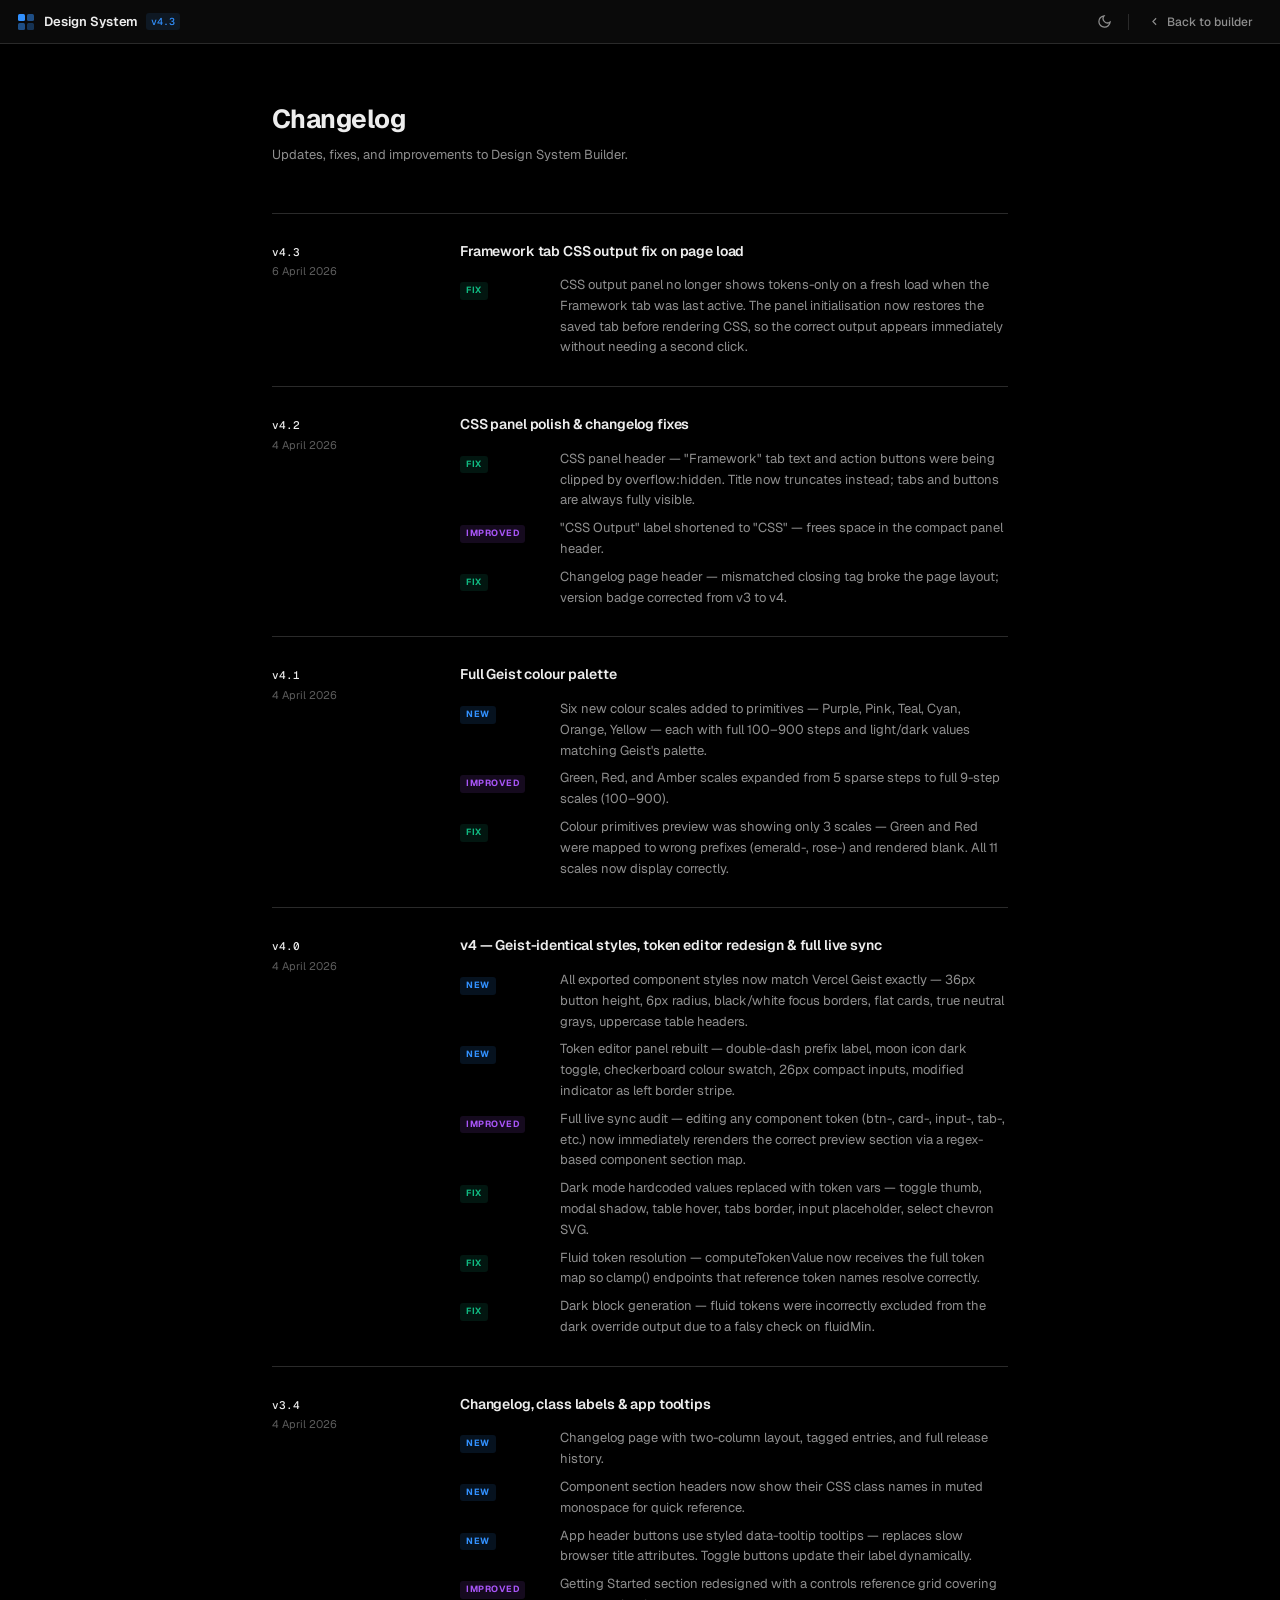
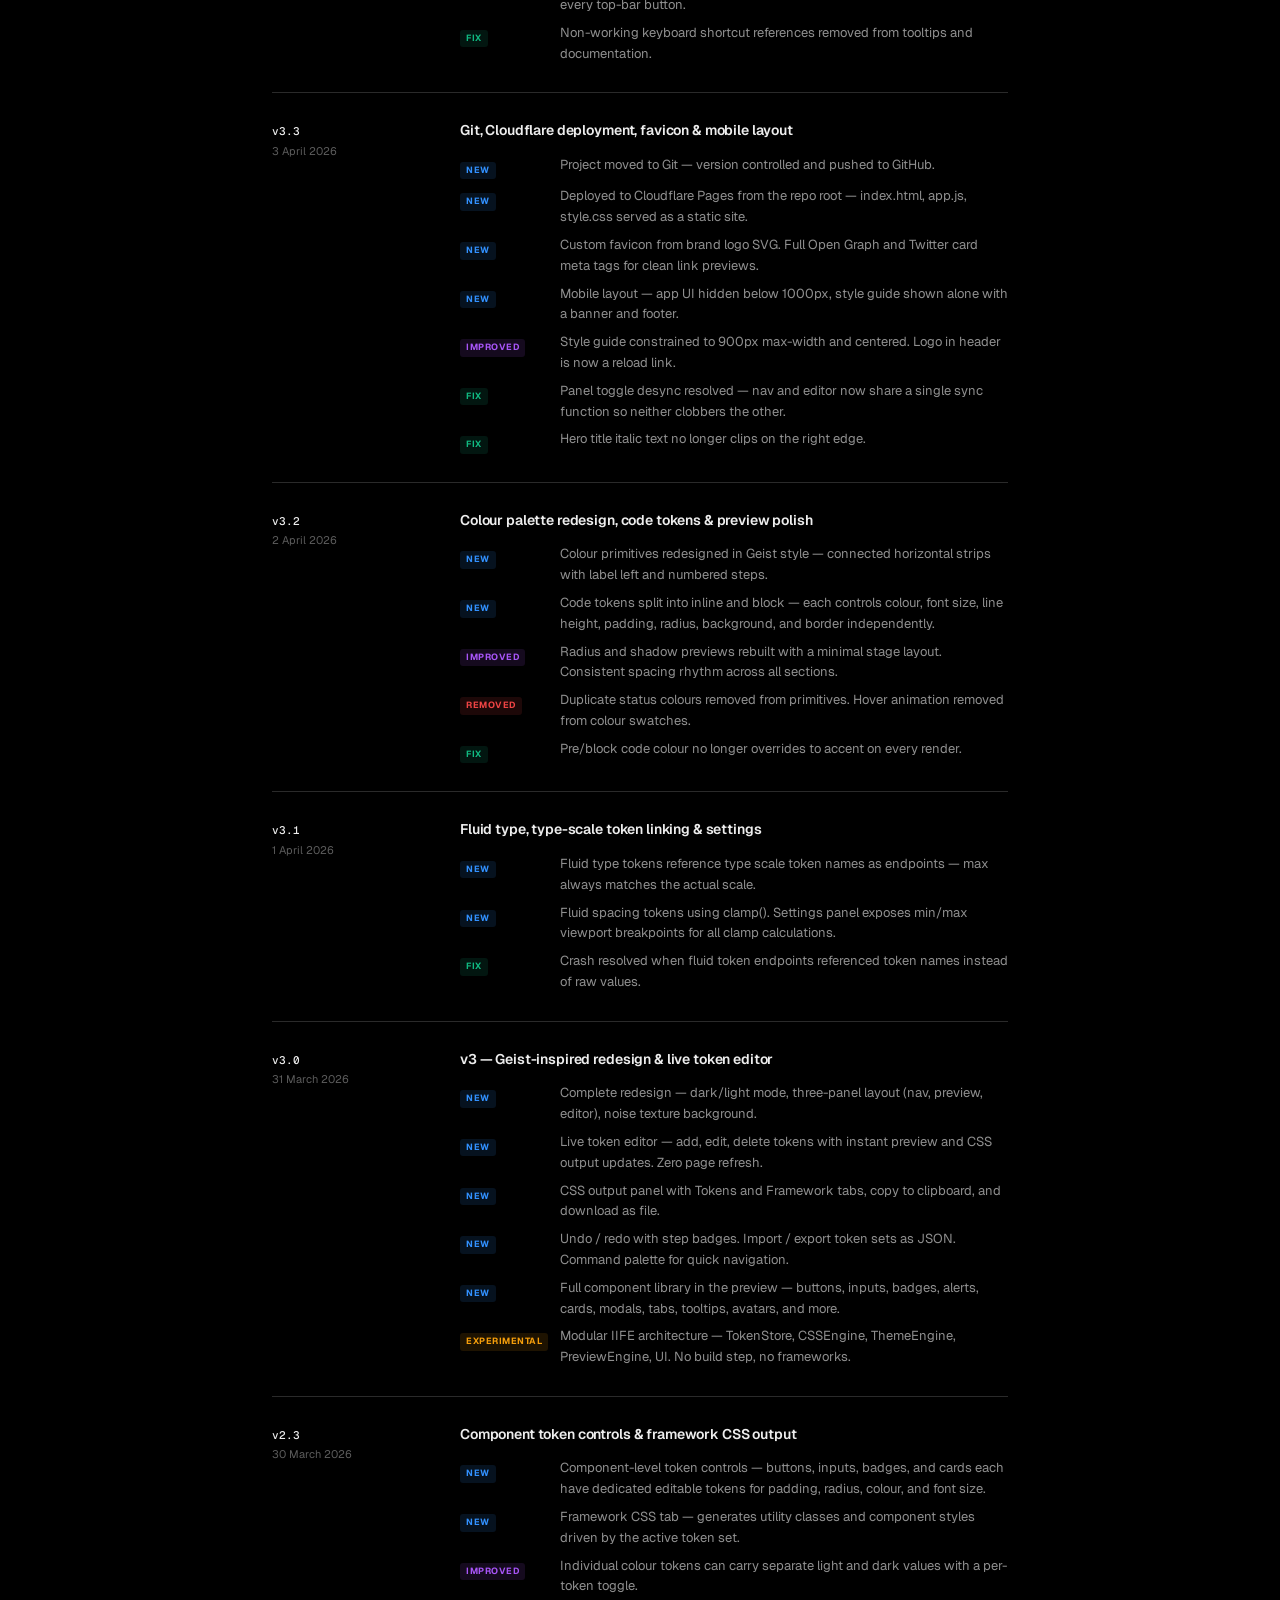
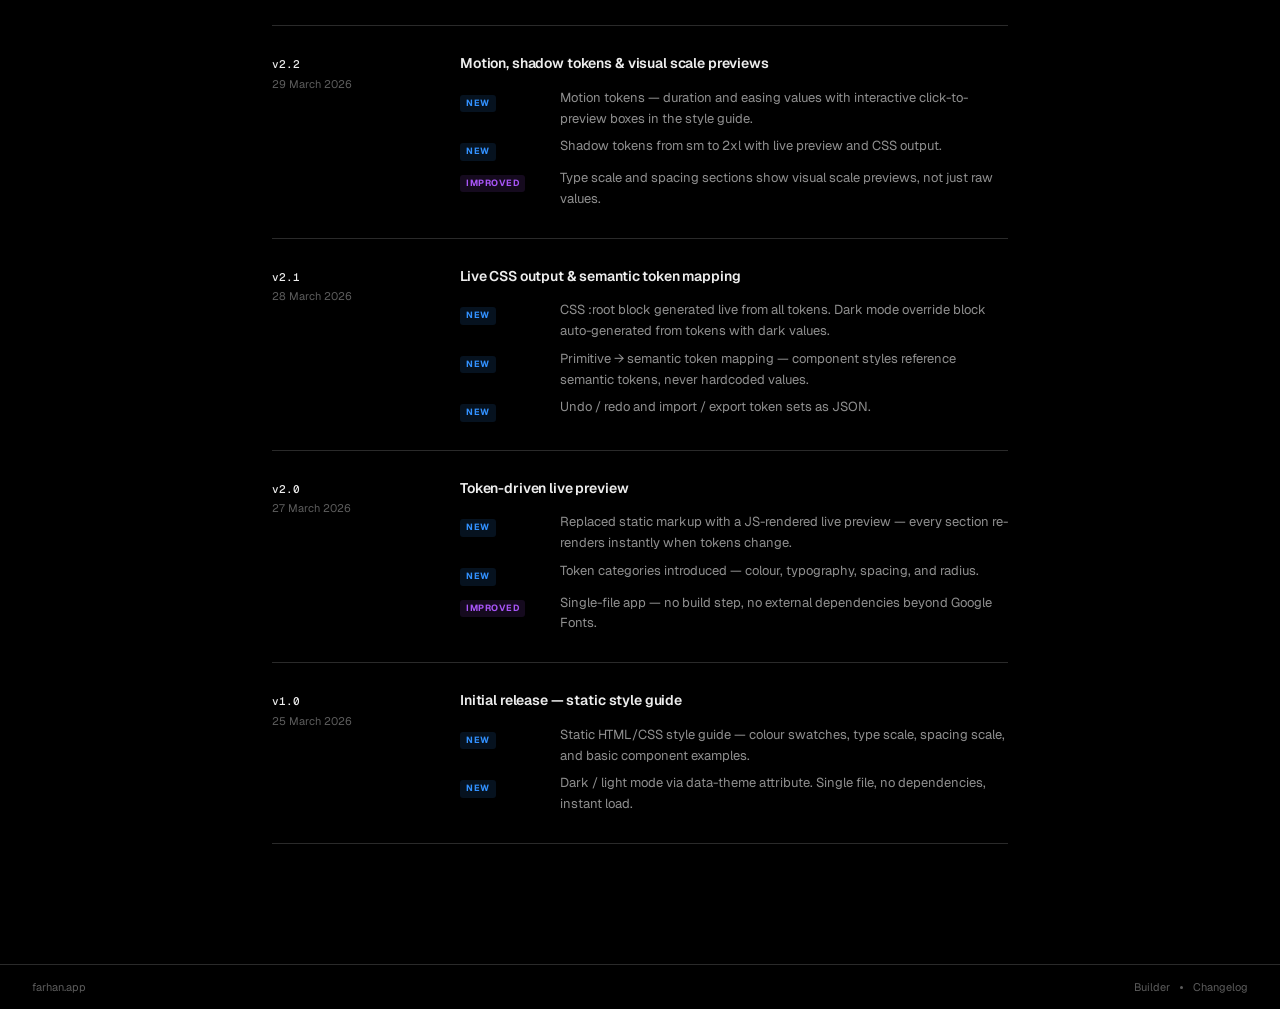
==== changelog.html @ f350404f "Initial commit" ====
<!DOCTYPE html>
<html lang="en" data-theme="dark">
<head>
  <meta charset="UTF-8" />
  <meta name="viewport" content="width=device-width, initial-scale=1.0" />
  <title>Changelog — Design System Builder</title>
  <link rel="icon" type="image/svg+xml" href="favicon.svg" />
  <meta name="description" content="What's new in Design System Builder." />
  <link rel="preconnect" href="https://fonts.googleapis.com" />
  <link rel="preconnect" href="https://fonts.gstatic.com" crossorigin />
  <link href="https://fonts.googleapis.com/css2?family=Geist:wght@300;400;500;600;700&family=Geist+Mono:wght@400;500&display=swap" rel="stylesheet" />
  <link rel="stylesheet" href="style.css" />
  <style>
    html, body {
      height: auto !important;
      overflow: auto !important;
    }

    .cl-body {
      max-width: 800px;
      margin: 0 auto;
      padding: 56px 32px 120px;
    }

    .cl-heading {
      margin-bottom: 48px;
    }

    .cl-heading h1 {
      font-size: 26px;
      font-weight: 700;
      letter-spacing: -0.02em;
      color: var(--app-text);
      margin-bottom: 6px;
    }

    .cl-heading p {
      font-size: 13px;
      color: var(--app-text-muted);
    }

    /* Entry row */
    .cl-entry {
      display: grid;
      grid-template-columns: 148px 1fr;
      gap: 0 40px;
      padding: 28px 0;
      border-top: 1px solid var(--app-border);
    }

    .cl-entry:last-child {
      border-bottom: 1px solid var(--app-border);
    }

    .cl-entry__aside {
      padding-top: 2px;
    }

    .cl-entry__version {
      font-family: var(--app-font-mono);
      font-size: 11px;
      font-weight: 500;
      color: var(--app-text);
      margin-bottom: 3px;
    }

    .cl-entry__date {
      font-size: 11px;
      color: var(--app-text-subtle);
    }

    .cl-entry__title {
      font-size: 14px;
      font-weight: 600;
      color: var(--app-text);
      letter-spacing: -0.01em;
      margin-bottom: 14px;
      line-height: 1.4;
    }

    /* Change list */
    .cl-list {
      list-style: none;
      display: flex;
      flex-direction: column;
      gap: 7px;
    }

    .cl-item {
      display: flex;
      align-items: flex-start;
      gap: 0;
    }

    .cl-item__tag {
      width: 100px;
      flex-shrink: 0;
      padding-top: 3px;
    }

    .cl-item__text {
      flex: 1;
      font-size: 13px;
      color: var(--app-text-muted);
      line-height: 1.6;
    }

    /* Tags */
    .cl-tag {
      display: inline-flex;
      align-items: center;
      font-size: 9px;
      font-weight: 700;
      letter-spacing: 0.06em;
      text-transform: uppercase;
      padding: 2px 6px;
      border-radius: 3px;
      white-space: nowrap;
    }

    .cl-tag--new          { background: rgba(50,145,255,0.12);  color: #3291ff; }
    .cl-tag--fix          { background: rgba(16,185,129,0.12);  color: #10b981; }
    .cl-tag--improved     { background: rgba(168,85,247,0.12);  color: #a855f7; }
    .cl-tag--removed      { background: rgba(239,68,68,0.12);   color: #ef4444; }
    .cl-tag--experimental { background: rgba(245,158,11,0.12);  color: #f59e0b; }

    [data-theme="light"] .cl-tag--new          { background: rgba(0,112,243,0.08);  color: #0070f3; }
    [data-theme="light"] .cl-tag--fix          { background: rgba(16,185,129,0.08); color: #059669; }
    [data-theme="light"] .cl-tag--improved     { background: rgba(168,85,247,0.08); color: #9333ea; }
    [data-theme="light"] .cl-tag--removed      { background: rgba(239,68,68,0.08);  color: #dc2626; }
    [data-theme="light"] .cl-tag--experimental { background: rgba(245,158,11,0.08); color: #d97706; }

    /* Footer */
    .cl-footer {
      border-top: 1px solid var(--app-border);
      padding: 14px 32px;
      display: flex;
      align-items: center;
      justify-content: space-between;
      font-size: 11px;
      color: var(--app-text-subtle);
    }

    .cl-footer a {
      color: var(--app-text-subtle);
      text-decoration: none;
      transition: color 0.15s;
    }

    .cl-footer a:hover { color: var(--app-text-muted); }

    .cl-footer__links {
      display: flex;
      align-items: center;
      gap: 10px;
    }

    .cl-footer__dot {
      width: 3px;
      height: 3px;
      border-radius: 50%;
      background: var(--app-text-subtle);
    }

    @media (max-width: 600px) {
      .cl-entry { grid-template-columns: 1fr; gap: 6px; }
      .cl-body  { padding: 40px 16px 100px; }
      .cl-footer { padding: 14px 16px; }
    }
  </style>
</head>
<body>

<header class="app-header" role="banner">
  <a class="app-header__brand" href="/">
    <span class="app-header__logo" aria-hidden="true">
      <svg width="20" height="20" viewBox="0 0 20 20" fill="none">
        <rect x="2" y="2" width="7" height="7" rx="1.5" fill="var(--app-accent)"/>
        <rect x="11" y="2" width="7" height="7" rx="1.5" fill="var(--app-accent)" opacity="0.5"/>
        <rect x="2" y="11" width="7" height="7" rx="1.5" fill="var(--app-accent)" opacity="0.5"/>
        <rect x="11" y="11" width="7" height="7" rx="1.5" fill="var(--app-accent)" opacity="0.3"/>
      </svg>
    </span>
    <span class="app-header__title">Design System</span>
    <span class="app-header__version">v4.3</span>
  </a>
  <div class="app-header__end">
    <div class="app-header__group">
      <button class="app-btn app-btn--ghost app-btn--icon" id="btn-theme" aria-label="Toggle theme" data-tooltip="Toggle theme">
        <svg class="icon-moon" width="15" height="15" viewBox="0 0 24 24" fill="none" stroke="currentColor" stroke-width="2"><path d="M21 12.79A9 9 0 1111.21 3 7 7 0 0021 12.79z"/></svg>
        <svg class="icon-sun" width="15" height="15" viewBox="0 0 24 24" fill="none" stroke="currentColor" stroke-width="2" style="display:none"><circle cx="12" cy="12" r="5"/><line x1="12" y1="1" x2="12" y2="3"/><line x1="12" y1="21" x2="12" y2="23"/><line x1="4.22" y1="4.22" x2="5.64" y2="5.64"/><line x1="18.36" y1="18.36" x2="19.78" y2="19.78"/><line x1="1" y1="12" x2="3" y2="12"/><line x1="21" y1="12" x2="23" y2="12"/><line x1="4.22" y1="19.78" x2="5.64" y2="18.36"/><line x1="18.36" y1="5.64" x2="19.78" y2="4.22"/></svg>
      </button>
    </div>
    <div class="app-header__sep" aria-hidden="true"></div>
    <div class="app-header__group">
      <a href="/" class="app-btn app-btn--ghost" aria-label="Back to builder">
        <svg width="13" height="13" viewBox="0 0 24 24" fill="none" stroke="currentColor" stroke-width="2"><polyline points="15 18 9 12 15 6"/></svg>
        Back to builder
      </a>
    </div>
  </div>
</header>

<div class="cl-body">
  <div class="cl-heading">
    <h1>Changelog</h1>
    <p>Updates, fixes, and improvements to Design System Builder.</p>
  </div>

  <!-- v4.3 -->
  <article class="cl-entry">
    <div class="cl-entry__aside">
      <p class="cl-entry__version">v4.3</p>
      <p class="cl-entry__date">6 April 2026</p>
    </div>
    <div class="cl-entry__content">
      <p class="cl-entry__title">Framework tab CSS output fix on page load</p>
      <ul class="cl-list">
        <li class="cl-item"><span class="cl-item__tag"><span class="cl-tag cl-tag--fix">Fix</span></span><span class="cl-item__text">CSS output panel no longer shows tokens-only on a fresh load when the Framework tab was last active. The panel initialisation now restores the saved tab before rendering CSS, so the correct output appears immediately without needing a second click.</span></li>
      </ul>
    </div>
  </article>

  <!-- v4.2 -->
  <article class="cl-entry">
    <div class="cl-entry__aside">
      <p class="cl-entry__version">v4.2</p>
      <p class="cl-entry__date">4 April 2026</p>
    </div>
    <div class="cl-entry__content">
      <p class="cl-entry__title">CSS panel polish &amp; changelog fixes</p>
      <ul class="cl-list">
        <li class="cl-item"><span class="cl-item__tag"><span class="cl-tag cl-tag--fix">Fix</span></span><span class="cl-item__text">CSS panel header — "Framework" tab text and action buttons were being clipped by overflow:hidden. Title now truncates instead; tabs and buttons are always fully visible.</span></li>
        <li class="cl-item"><span class="cl-item__tag"><span class="cl-tag cl-tag--improved">Improved</span></span><span class="cl-item__text">"CSS Output" label shortened to "CSS" — frees space in the compact panel header.</span></li>
        <li class="cl-item"><span class="cl-item__tag"><span class="cl-tag cl-tag--fix">Fix</span></span><span class="cl-item__text">Changelog page header — mismatched closing tag broke the page layout; version badge corrected from v3 to v4.</span></li>
      </ul>
    </div>
  </article>

  <!-- v4.1 -->
  <article class="cl-entry">
    <div class="cl-entry__aside">
      <p class="cl-entry__version">v4.1</p>
      <p class="cl-entry__date">4 April 2026</p>
    </div>
    <div class="cl-entry__content">
      <p class="cl-entry__title">Full Geist colour palette</p>
      <ul class="cl-list">
        <li class="cl-item"><span class="cl-item__tag"><span class="cl-tag cl-tag--new">New</span></span><span class="cl-item__text">Six new colour scales added to primitives — Purple, Pink, Teal, Cyan, Orange, Yellow — each with full 100–900 steps and light/dark values matching Geist's palette.</span></li>
        <li class="cl-item"><span class="cl-item__tag"><span class="cl-tag cl-tag--improved">Improved</span></span><span class="cl-item__text">Green, Red, and Amber scales expanded from 5 sparse steps to full 9-step scales (100–900).</span></li>
        <li class="cl-item"><span class="cl-item__tag"><span class="cl-tag cl-tag--fix">Fix</span></span><span class="cl-item__text">Colour primitives preview was showing only 3 scales — Green and Red were mapped to wrong prefixes (emerald-, rose-) and rendered blank. All 11 scales now display correctly.</span></li>
      </ul>
    </div>
  </article>

  <!-- v4.0 -->
  <article class="cl-entry">
    <div class="cl-entry__aside">
      <p class="cl-entry__version">v4.0</p>
      <p class="cl-entry__date">4 April 2026</p>
    </div>
    <div class="cl-entry__content">
      <p class="cl-entry__title">v4 — Geist-identical styles, token editor redesign &amp; full live sync</p>
      <ul class="cl-list">
        <li class="cl-item"><span class="cl-item__tag"><span class="cl-tag cl-tag--new">New</span></span><span class="cl-item__text">All exported component styles now match Vercel Geist exactly — 36px button height, 6px radius, black/white focus borders, flat cards, true neutral grays, uppercase table headers.</span></li>
        <li class="cl-item"><span class="cl-item__tag"><span class="cl-tag cl-tag--new">New</span></span><span class="cl-item__text">Token editor panel rebuilt — double-dash prefix label, moon icon dark toggle, checkerboard colour swatch, 26px compact inputs, modified indicator as left border stripe.</span></li>
        <li class="cl-item"><span class="cl-item__tag"><span class="cl-tag cl-tag--improved">Improved</span></span><span class="cl-item__text">Full live sync audit — editing any component token (btn-, card-, input-, tab-, etc.) now immediately rerenders the correct preview section via a regex-based component section map.</span></li>
        <li class="cl-item"><span class="cl-item__tag"><span class="cl-tag cl-tag--fix">Fix</span></span><span class="cl-item__text">Dark mode hardcoded values replaced with token vars — toggle thumb, modal shadow, table hover, tabs border, input placeholder, select chevron SVG.</span></li>
        <li class="cl-item"><span class="cl-item__tag"><span class="cl-tag cl-tag--fix">Fix</span></span><span class="cl-item__text">Fluid token resolution — computeTokenValue now receives the full token map so clamp() endpoints that reference token names resolve correctly.</span></li>
        <li class="cl-item"><span class="cl-item__tag"><span class="cl-tag cl-tag--fix">Fix</span></span><span class="cl-item__text">Dark block generation — fluid tokens were incorrectly excluded from the dark override output due to a falsy check on fluidMin.</span></li>
      </ul>
    </div>
  </article>

  <!-- v3.4 -->
  <article class="cl-entry">
    <div class="cl-entry__aside">
      <p class="cl-entry__version">v3.4</p>
      <p class="cl-entry__date">4 April 2026</p>
    </div>
    <div class="cl-entry__content">
      <p class="cl-entry__title">Changelog, class labels &amp; app tooltips</p>
      <ul class="cl-list">
        <li class="cl-item"><span class="cl-item__tag"><span class="cl-tag cl-tag--new">New</span></span><span class="cl-item__text">Changelog page with two-column layout, tagged entries, and full release history.</span></li>
        <li class="cl-item"><span class="cl-item__tag"><span class="cl-tag cl-tag--new">New</span></span><span class="cl-item__text">Component section headers now show their CSS class names in muted monospace for quick reference.</span></li>
        <li class="cl-item"><span class="cl-item__tag"><span class="cl-tag cl-tag--new">New</span></span><span class="cl-item__text">App header buttons use styled data-tooltip tooltips — replaces slow browser title attributes. Toggle buttons update their label dynamically.</span></li>
        <li class="cl-item"><span class="cl-item__tag"><span class="cl-tag cl-tag--improved">Improved</span></span><span class="cl-item__text">Getting Started section redesigned with a controls reference grid covering every top-bar button.</span></li>
        <li class="cl-item"><span class="cl-item__tag"><span class="cl-tag cl-tag--fix">Fix</span></span><span class="cl-item__text">Non-working keyboard shortcut references removed from tooltips and documentation.</span></li>
      </ul>
    </div>
  </article>

  <!-- v3.3 -->
  <article class="cl-entry">
    <div class="cl-entry__aside">
      <p class="cl-entry__version">v3.3</p>
      <p class="cl-entry__date">3 April 2026</p>
    </div>
    <div class="cl-entry__content">
      <p class="cl-entry__title">Git, Cloudflare deployment, favicon &amp; mobile layout</p>
      <ul class="cl-list">
        <li class="cl-item"><span class="cl-item__tag"><span class="cl-tag cl-tag--new">New</span></span><span class="cl-item__text">Project moved to Git — version controlled and pushed to GitHub.</span></li>
        <li class="cl-item"><span class="cl-item__tag"><span class="cl-tag cl-tag--new">New</span></span><span class="cl-item__text">Deployed to Cloudflare Pages from the repo root — index.html, app.js, style.css served as a static site.</span></li>
        <li class="cl-item"><span class="cl-item__tag"><span class="cl-tag cl-tag--new">New</span></span><span class="cl-item__text">Custom favicon from brand logo SVG. Full Open Graph and Twitter card meta tags for clean link previews.</span></li>
        <li class="cl-item"><span class="cl-item__tag"><span class="cl-tag cl-tag--new">New</span></span><span class="cl-item__text">Mobile layout — app UI hidden below 1000px, style guide shown alone with a banner and footer.</span></li>
        <li class="cl-item"><span class="cl-item__tag"><span class="cl-tag cl-tag--improved">Improved</span></span><span class="cl-item__text">Style guide constrained to 900px max-width and centered. Logo in header is now a reload link.</span></li>
        <li class="cl-item"><span class="cl-item__tag"><span class="cl-tag cl-tag--fix">Fix</span></span><span class="cl-item__text">Panel toggle desync resolved — nav and editor now share a single sync function so neither clobbers the other.</span></li>
        <li class="cl-item"><span class="cl-item__tag"><span class="cl-tag cl-tag--fix">Fix</span></span><span class="cl-item__text">Hero title italic text no longer clips on the right edge.</span></li>
      </ul>
    </div>
  </article>

  <!-- v3.2 -->
  <article class="cl-entry">
    <div class="cl-entry__aside">
      <p class="cl-entry__version">v3.2</p>
      <p class="cl-entry__date">2 April 2026</p>
    </div>
    <div class="cl-entry__content">
      <p class="cl-entry__title">Colour palette redesign, code tokens &amp; preview polish</p>
      <ul class="cl-list">
        <li class="cl-item"><span class="cl-item__tag"><span class="cl-tag cl-tag--new">New</span></span><span class="cl-item__text">Colour primitives redesigned in Geist style — connected horizontal strips with label left and numbered steps.</span></li>
        <li class="cl-item"><span class="cl-item__tag"><span class="cl-tag cl-tag--new">New</span></span><span class="cl-item__text">Code tokens split into inline and block — each controls colour, font size, line height, padding, radius, background, and border independently.</span></li>
        <li class="cl-item"><span class="cl-item__tag"><span class="cl-tag cl-tag--improved">Improved</span></span><span class="cl-item__text">Radius and shadow previews rebuilt with a minimal stage layout. Consistent spacing rhythm across all sections.</span></li>
        <li class="cl-item"><span class="cl-item__tag"><span class="cl-tag cl-tag--removed">Removed</span></span><span class="cl-item__text">Duplicate status colours removed from primitives. Hover animation removed from colour swatches.</span></li>
        <li class="cl-item"><span class="cl-item__tag"><span class="cl-tag cl-tag--fix">Fix</span></span><span class="cl-item__text">Pre/block code colour no longer overrides to accent on every render.</span></li>
      </ul>
    </div>
  </article>

  <!-- v3.1 -->
  <article class="cl-entry">
    <div class="cl-entry__aside">
      <p class="cl-entry__version">v3.1</p>
      <p class="cl-entry__date">1 April 2026</p>
    </div>
    <div class="cl-entry__content">
      <p class="cl-entry__title">Fluid type, type-scale token linking &amp; settings</p>
      <ul class="cl-list">
        <li class="cl-item"><span class="cl-item__tag"><span class="cl-tag cl-tag--new">New</span></span><span class="cl-item__text">Fluid type tokens reference type scale token names as endpoints — max always matches the actual scale.</span></li>
        <li class="cl-item"><span class="cl-item__tag"><span class="cl-tag cl-tag--new">New</span></span><span class="cl-item__text">Fluid spacing tokens using clamp(). Settings panel exposes min/max viewport breakpoints for all clamp calculations.</span></li>
        <li class="cl-item"><span class="cl-item__tag"><span class="cl-tag cl-tag--fix">Fix</span></span><span class="cl-item__text">Crash resolved when fluid token endpoints referenced token names instead of raw values.</span></li>
      </ul>
    </div>
  </article>

  <!-- v3.0 -->
  <article class="cl-entry">
    <div class="cl-entry__aside">
      <p class="cl-entry__version">v3.0</p>
      <p class="cl-entry__date">31 March 2026</p>
    </div>
    <div class="cl-entry__content">
      <p class="cl-entry__title">v3 — Geist-inspired redesign &amp; live token editor</p>
      <ul class="cl-list">
        <li class="cl-item"><span class="cl-item__tag"><span class="cl-tag cl-tag--new">New</span></span><span class="cl-item__text">Complete redesign — dark/light mode, three-panel layout (nav, preview, editor), noise texture background.</span></li>
        <li class="cl-item"><span class="cl-item__tag"><span class="cl-tag cl-tag--new">New</span></span><span class="cl-item__text">Live token editor — add, edit, delete tokens with instant preview and CSS output updates. Zero page refresh.</span></li>
        <li class="cl-item"><span class="cl-item__tag"><span class="cl-tag cl-tag--new">New</span></span><span class="cl-item__text">CSS output panel with Tokens and Framework tabs, copy to clipboard, and download as file.</span></li>
        <li class="cl-item"><span class="cl-item__tag"><span class="cl-tag cl-tag--new">New</span></span><span class="cl-item__text">Undo / redo with step badges. Import / export token sets as JSON. Command palette for quick navigation.</span></li>
        <li class="cl-item"><span class="cl-item__tag"><span class="cl-tag cl-tag--new">New</span></span><span class="cl-item__text">Full component library in the preview — buttons, inputs, badges, alerts, cards, modals, tabs, tooltips, avatars, and more.</span></li>
        <li class="cl-item"><span class="cl-item__tag"><span class="cl-tag cl-tag--experimental">Experimental</span></span><span class="cl-item__text">Modular IIFE architecture — TokenStore, CSSEngine, ThemeEngine, PreviewEngine, UI. No build step, no frameworks.</span></li>
      </ul>
    </div>
  </article>

  <!-- v2.3 -->
  <article class="cl-entry">
    <div class="cl-entry__aside">
      <p class="cl-entry__version">v2.3</p>
      <p class="cl-entry__date">30 March 2026</p>
    </div>
    <div class="cl-entry__content">
      <p class="cl-entry__title">Component token controls &amp; framework CSS output</p>
      <ul class="cl-list">
        <li class="cl-item"><span class="cl-item__tag"><span class="cl-tag cl-tag--new">New</span></span><span class="cl-item__text">Component-level token controls — buttons, inputs, badges, and cards each have dedicated editable tokens for padding, radius, colour, and font size.</span></li>
        <li class="cl-item"><span class="cl-item__tag"><span class="cl-tag cl-tag--new">New</span></span><span class="cl-item__text">Framework CSS tab — generates utility classes and component styles driven by the active token set.</span></li>
        <li class="cl-item"><span class="cl-item__tag"><span class="cl-tag cl-tag--improved">Improved</span></span><span class="cl-item__text">Individual colour tokens can carry separate light and dark values with a per-token toggle.</span></li>
      </ul>
    </div>
  </article>

  <!-- v2.2 -->
  <article class="cl-entry">
    <div class="cl-entry__aside">
      <p class="cl-entry__version">v2.2</p>
      <p class="cl-entry__date">29 March 2026</p>
    </div>
    <div class="cl-entry__content">
      <p class="cl-entry__title">Motion, shadow tokens &amp; visual scale previews</p>
      <ul class="cl-list">
        <li class="cl-item"><span class="cl-item__tag"><span class="cl-tag cl-tag--new">New</span></span><span class="cl-item__text">Motion tokens — duration and easing values with interactive click-to-preview boxes in the style guide.</span></li>
        <li class="cl-item"><span class="cl-item__tag"><span class="cl-tag cl-tag--new">New</span></span><span class="cl-item__text">Shadow tokens from sm to 2xl with live preview and CSS output.</span></li>
        <li class="cl-item"><span class="cl-item__tag"><span class="cl-tag cl-tag--improved">Improved</span></span><span class="cl-item__text">Type scale and spacing sections show visual scale previews, not just raw values.</span></li>
      </ul>
    </div>
  </article>

  <!-- v2.1 -->
  <article class="cl-entry">
    <div class="cl-entry__aside">
      <p class="cl-entry__version">v2.1</p>
      <p class="cl-entry__date">28 March 2026</p>
    </div>
    <div class="cl-entry__content">
      <p class="cl-entry__title">Live CSS output &amp; semantic token mapping</p>
      <ul class="cl-list">
        <li class="cl-item"><span class="cl-item__tag"><span class="cl-tag cl-tag--new">New</span></span><span class="cl-item__text">CSS :root block generated live from all tokens. Dark mode override block auto-generated from tokens with dark values.</span></li>
        <li class="cl-item"><span class="cl-item__tag"><span class="cl-tag cl-tag--new">New</span></span><span class="cl-item__text">Primitive → semantic token mapping — component styles reference semantic tokens, never hardcoded values.</span></li>
        <li class="cl-item"><span class="cl-item__tag"><span class="cl-tag cl-tag--new">New</span></span><span class="cl-item__text">Undo / redo and import / export token sets as JSON.</span></li>
      </ul>
    </div>
  </article>

  <!-- v2.0 -->
  <article class="cl-entry">
    <div class="cl-entry__aside">
      <p class="cl-entry__version">v2.0</p>
      <p class="cl-entry__date">27 March 2026</p>
    </div>
    <div class="cl-entry__content">
      <p class="cl-entry__title">Token-driven live preview</p>
      <ul class="cl-list">
        <li class="cl-item"><span class="cl-item__tag"><span class="cl-tag cl-tag--new">New</span></span><span class="cl-item__text">Replaced static markup with a JS-rendered live preview — every section re-renders instantly when tokens change.</span></li>
        <li class="cl-item"><span class="cl-item__tag"><span class="cl-tag cl-tag--new">New</span></span><span class="cl-item__text">Token categories introduced — colour, typography, spacing, and radius.</span></li>
        <li class="cl-item"><span class="cl-item__tag"><span class="cl-tag cl-tag--improved">Improved</span></span><span class="cl-item__text">Single-file app — no build step, no external dependencies beyond Google Fonts.</span></li>
      </ul>
    </div>
  </article>

  <!-- v1.0 -->
  <article class="cl-entry">
    <div class="cl-entry__aside">
      <p class="cl-entry__version">v1.0</p>
      <p class="cl-entry__date">25 March 2026</p>
    </div>
    <div class="cl-entry__content">
      <p class="cl-entry__title">Initial release — static style guide</p>
      <ul class="cl-list">
        <li class="cl-item"><span class="cl-item__tag"><span class="cl-tag cl-tag--new">New</span></span><span class="cl-item__text">Static HTML/CSS style guide — colour swatches, type scale, spacing scale, and basic component examples.</span></li>
        <li class="cl-item"><span class="cl-item__tag"><span class="cl-tag cl-tag--new">New</span></span><span class="cl-item__text">Dark / light mode via data-theme attribute. Single file, no dependencies, instant load.</span></li>
      </ul>
    </div>
  </article>

</div>

<footer class="cl-footer">
  <a href="https://farhan.app" target="_blank" rel="noopener noreferrer">farhan.app</a>
  <div class="cl-footer__links">
    <a href="/">Builder</a>
    <span class="cl-footer__dot" aria-hidden="true"></span>
    <a href="changelog.html">Changelog</a>
  </div>
</footer>

<script>
  (function () {
    try {
      const saved = JSON.parse(localStorage.getItem('dsb-v4-state-v1'));
      const theme = saved?.settings?.theme || 'dark';
      document.documentElement.setAttribute('data-theme', theme);
    } catch (e) {}
  })();

  const btn = document.getElementById('btn-theme');
  function applyTheme(theme) {
    document.documentElement.setAttribute('data-theme', theme);
    btn.querySelector('.icon-moon').style.display = theme === 'dark' ? '' : 'none';
    btn.querySelector('.icon-sun').style.display  = theme === 'light' ? '' : 'none';
    try {
      const state = JSON.parse(localStorage.getItem('dsb-v4-state-v1')) || {};
      state.settings = state.settings || {};
      state.settings.theme = theme;
      localStorage.setItem('dsb-v4-state-v1', JSON.stringify(state));
    } catch (e) {}
  }
  applyTheme(document.documentElement.getAttribute('data-theme') || 'dark');
  btn.addEventListener('click', () => {
    applyTheme(document.documentElement.getAttribute('data-theme') === 'dark' ? 'light' : 'dark');
  });
</script>
</body>
</html>
---- style.css ----
/* ═══════════════════════════════════════════════════════════════════════
   Design System Builder v4
   App UI uses --app-* variables; token preview uses var(--token-name)
   ═══════════════════════════════════════════════════════════════════════ */

/* ── Google Fonts fallback ── */
@import url('https://fonts.googleapis.com/css2?family=Geist:wght@300;400;500;600;700&family=Geist+Mono:wght@400;500&display=swap');

/* ══════════════════════════════════════════════
   1. APP-LEVEL CSS CUSTOM PROPERTIES
   ══════════════════════════════════════════════ */

:root {
  /* Fonts */
  --app-font-sans: 'Geist', system-ui, -apple-system, sans-serif;
  --app-font-mono: 'Geist Mono', 'Courier New', monospace;
  --app-font-display: 'Geist', system-ui, -apple-system, sans-serif;

  /* Layout */
  --app-header-h: 44px;
  --app-nav-w: 200px;
  --app-editor-w: 300px;
  --app-css-panel-normal: 240px;
  --app-css-panel-collapsed: 36px;
  --app-radius: 6px;
  --app-radius-sm: 4px;
  --app-radius-lg: 8px;

  /* Transitions */
  --app-trans-fast: 100ms ease;
  --app-trans-base: 150ms ease;
  --app-trans-spring: 200ms cubic-bezier(0.2, 0, 0, 1);
}

/* Dark theme (default) */
[data-theme="dark"] {
  --app-bg:            #000000;
  --app-panel:         #0a0a0a;
  --app-elevated:      #111111;
  --app-elevated-2:    #1a1a1a;
  --app-border:        #2a2a2a;
  --app-border-subtle: #111111;
  --app-text:          #ededed;
  --app-text-muted:    #8f8f8f;
  --app-text-subtle:   #5c5c5c;
  --app-accent:        #3291ff;
  --app-accent-dim:    rgba(50, 145, 255, 0.1);
  --app-accent-text:   #ffffff;
  --app-danger:        #ef4444;
  --app-danger-dim:    rgba(239, 68, 68, 0.1);
  --app-success:       #22c55e;
  --app-warning:       #f59e0b;
  --app-info:          #3b82f6;
  --app-noise-opacity: 0.02;
  color-scheme: dark;
}

/* Light theme */
[data-theme="light"] {
  --app-bg:            #ffffff;
  --app-panel:         #f9f9f9;
  --app-elevated:      #f0f0f0;
  --app-elevated-2:    #e8e8e8;
  --app-border:        #eaeaea;
  --app-border-subtle: #f3f3f3;
  --app-text:          #171717;
  --app-text-muted:    #737373;
  --app-text-subtle:   #a3a3a3;
  --app-accent:        #0070f3;
  --app-accent-dim:    rgba(0, 112, 243, 0.08);
  --app-accent-text:   #ffffff;
  --app-danger:        #e00;
  --app-danger-dim:    rgba(238, 0, 0, 0.08);
  --app-success:       #16a34a;
  --app-warning:       #d97706;
  --app-info:          #0070f3;
  --app-noise-opacity: 0.012;
  color-scheme: light;
}

/* ══════════════════════════════════════════════
   2. RESET & BASE
   ══════════════════════════════════════════════ */

*, *::before, *::after {
  box-sizing: border-box;
  margin: 0;
  padding: 0;
}

html {
  font-size: 16px;
  height: 100dvh;
}

body {
  font-family: var(--app-font-sans);
  font-size: 14px;
  line-height: 1.5;
  color: var(--app-text);
  background: var(--app-bg);
  height: 100dvh;
  display: flex;
  flex-direction: column;
  overflow: hidden;
  -webkit-font-smoothing: antialiased;
  -moz-osx-font-smoothing: grayscale;
}

a { color: inherit; text-decoration: none; }

button, input, select, textarea {
  font-family: inherit;
  font-size: inherit;
}

ul, ol { list-style: none; }

/* ══════════════════════════════════════════════
   3. HEADER
   ══════════════════════════════════════════════ */

.app-header {
  background: var(--app-panel);
  border-bottom: 1px solid var(--app-border);
  height: var(--app-header-h);
  padding: 0 16px;
  display: flex;
  flex-shrink: 0;
  align-items: center;
  justify-content: space-between;
  gap: 12px;
  z-index: 100;
}

.app-header__brand {
  display: flex;
  flex-shrink: 0;
  align-items: center;
  gap: 8px;
  text-decoration: none;
  color: inherit;
}

.app-header__logo {
  display: flex;
  flex-shrink: 0;
  align-items: center;
}

.app-header__title {
  font-size: 13px;
  color: var(--app-text);
  font-weight: 600;
  letter-spacing: -0.01em;
}

.app-header__version {
  font-family: var(--app-font-mono);
  font-size: 10px;
  color: var(--app-accent);
  font-weight: 500;
  background: var(--app-accent-dim);
  border-radius: 3px;
  padding: 1px 5px;
}

.app-header__center {
  flex: 1;
  display: flex;
  align-items: center;
  justify-content: center;
}

.app-header__end {
  display: flex;
  align-items: center;
  gap: 4px;
  flex-shrink: 0;
}

.app-header__group {
  display: flex;
  align-items: center;
  gap: 2px;
}

.app-header__sep {
  background: var(--app-border);
  width: 1px;
  height: 16px;
  margin: 0 4px;
  flex-shrink: 0;
}

/* ══════════════════════════════════════════════
   4. SHARED BUTTONS
   ══════════════════════════════════════════════ */

.app-btn {
  font-size: 12px;
  color: var(--app-text-muted);
  font-weight: 500;
  line-height: 1;
  white-space: nowrap;
  background: transparent;
  border: 1px solid transparent;
  border-radius: var(--app-radius-sm);
  padding: 5px 10px;
  display: inline-flex;
  align-items: center;
  gap: 6px;
  position: relative;
  cursor: pointer;
  transition:
    background var(--app-trans-fast),
    border-color var(--app-trans-fast),
    color var(--app-trans-fast),
    opacity var(--app-trans-fast);
}

.app-btn:hover {
  color: var(--app-text);
  background: var(--app-elevated);
}

.app-btn:active {
  opacity: 0.8;
}

.app-btn:focus-visible {
  outline: 2px solid var(--app-accent);
  outline-offset: 2px;
}

.app-btn--icon {
  width: 32px;
  height: 32px;
  padding: 6px;
  justify-content: center;
}

.app-btn--ghost {
  color: var(--app-text-muted);
}

.app-btn--primary {
  color: var(--app-accent-text);
  background: var(--app-accent);
  border-color: var(--app-accent);
}

.app-btn--primary:hover {
  color: var(--app-accent-text);
  background: var(--app-accent);
  filter: brightness(1.1);
}

.app-btn--danger {
  color: #fff;
  background: var(--app-danger);
  border-color: var(--app-danger);
}

.app-btn--danger:hover {
  color: #fff;
  filter: brightness(1.1);
}

/* App-level tooltips via data-tooltip attribute */
[data-tooltip] {
  position: relative;
}

[data-tooltip]::after {
  content: attr(data-tooltip);
  position: absolute;
  left: 50%;
  transform: translateX(-50%);
  white-space: nowrap;
  font-size: 11px;
  font-family: var(--app-font-sans);
  font-weight: 400;
  color: var(--app-text);
  background: var(--app-panel);
  border: 1px solid var(--app-border);
  border-radius: var(--app-radius-sm);
  padding: 4px 8px;
  pointer-events: none;
  opacity: 0;
  visibility: hidden;
  transition: opacity 0.12s ease, visibility 0.12s ease;
  z-index: 9999;
  box-shadow: 0 4px 12px rgba(0,0,0,0.25);
  /* default: above */
  bottom: calc(100% + 7px);
  top: auto;
}

/* Below — centred */
[data-tooltip][data-tooltip-pos="below"]::after {
  top: calc(100% + 7px);
  bottom: auto;
}

/* Below — right-aligned (for buttons near right edge) */
[data-tooltip][data-tooltip-pos="below-left"]::after {
  top: calc(100% + 7px);
  bottom: auto;
  left: auto;
  right: 0;
  transform: none;
}

[data-tooltip]:hover::after,
[data-tooltip]:focus-visible::after {
  opacity: 1;
  visibility: visible;
}

.app-badge {
  font-size: 9px;
  color: var(--app-accent-text);
  font-weight: 700;
  line-height: 1;
  background: var(--app-accent);
  border-radius: 50%;
  width: 14px;
  height: 14px;
  display: none;
  align-items: center;
  justify-content: center;
  position: absolute;
  top: 2px;
  right: 2px;
}

.app-badge:not(:empty) {
  display: flex;
}

/* ══════════════════════════════════════════════
   5. MAIN LAYOUT
   ══════════════════════════════════════════════ */

.app-layout {
  min-height: 0;
  flex: 1;
  display: grid;
  grid-template-columns: var(--app-nav-w) 1fr var(--app-editor-w);
  grid-template-rows: 1fr;
  overflow: hidden;
}

/* ══════════════════════════════════════════════
   6. LEFT NAV
   ══════════════════════════════════════════════ */

.app-nav {
  background: var(--app-panel);
  border-right: 1px solid var(--app-border);
  display: flex;
  flex-direction: column;
  overflow: hidden;
}

.app-nav__scroll {
  flex: 1;
  padding: 12px 8px 20px;
  overflow-y: auto;
  overflow-x: hidden;
  scrollbar-width: thin;
  scrollbar-color: var(--app-border) transparent;
}

.app-nav__scroll::-webkit-scrollbar { width: 4px; }
.app-nav__scroll::-webkit-scrollbar-track { background: transparent; }
.app-nav__scroll::-webkit-scrollbar-thumb { background: var(--app-border); border-radius: 4px; }

.nav-footer {
  border-top: 1px solid var(--app-border);
  padding: 10px 14px;
  display: flex;
  align-items: center;
  gap: 10px;
  flex-shrink: 0;
}

.nav-footer__text {
  font-size: 0.6875rem;
  color: var(--app-text-subtle);
}

.nav-footer__link {
  font-size: 0.6875rem;
  color: var(--accent, #0070f3);
  text-decoration: none;
  transition: opacity 0.15s;
}

.nav-footer__link:hover {
  opacity: 0.8;
}

.nav-footer__sep {
  display: none;
}

.nav-footer__dot {
  width: 3px;
  height: 3px;
  border-radius: 50%;
  background: var(--app-text-subtle);
  flex-shrink: 0;
}

.nav-group {
  margin-bottom: 4px;
}

.nav-group + .nav-group {
  margin-top: 16px;
}

.nav-group__label {
  font-size: 10px;
  font-weight: 600;
  letter-spacing: 0.08em;
  text-transform: uppercase;
  color: var(--app-text-subtle);
  display: block;
  padding: 4px 8px;
  margin-bottom: 2px;
}

.nav-item {
  font-size: 13px;
  color: var(--app-text-muted);
  border-radius: var(--app-radius-sm);
  padding: 5px 8px;
  display: flex;
  align-items: center;
  gap: 7px;
  position: relative;
  cursor: pointer;
  transition:
    color var(--app-trans-fast),
    background var(--app-trans-fast);
}

.nav-item:hover {
  color: var(--app-text);
  background: var(--app-elevated);
}

.nav-item.is-active {
  font-weight: 500;
  color: var(--app-accent);
  background: var(--app-accent-dim);
}

.nav-item:focus-visible {
  outline: 2px solid var(--app-accent);
  outline-offset: -2px;
}

.nav-item__icon {
  flex-shrink: 0;
  opacity: 0.5;
}

.nav-item.is-active .nav-item__icon {
  opacity: 0.9;
}

.nav-item__modified-dot {
  background: var(--app-accent);
  border-radius: 50%;
  width: 5px;
  height: 5px;
  display: none;
  flex-shrink: 0;
  margin-left: auto;
}

.nav-item__modified-dot.is-visible {
  display: block;
}

/* ══════════════════════════════════════════════
   7. CENTER PREVIEW
   ══════════════════════════════════════════════ */

.app-preview {
  overflow-y: auto;
  overflow-x: clip;
  position: relative;
  background: var(--app-bg);
  scrollbar-width: thin;
  scrollbar-color: var(--app-border) transparent;
}

.app-preview::-webkit-scrollbar { width: 6px; }
.app-preview::-webkit-scrollbar-track { background: transparent; }
.app-preview::-webkit-scrollbar-thumb { background: var(--app-border); border-radius: 4px; }

.app-preview__noise {
  background-image: url("data:image/svg+xml,%3Csvg viewBox='0 0 200 200' xmlns='http://www.w3.org/2000/svg'%3E%3Cfilter id='n'%3E%3CfeTurbulence type='fractalNoise' baseFrequency='0.65' numOctaves='3' stitchTiles='stitch'/%3E%3C/filter%3E%3Crect width='100%25' height='100%25' filter='url(%23n)' opacity='1'/%3E%3C/svg%3E");
  background-size: 200px 200px;
  opacity: var(--app-noise-opacity);
  position: fixed;
  inset: 0;
  z-index: 0;
  pointer-events: none;
}

.app-preview__inner {
  padding: 0;
  position: relative;
  z-index: 1;
}

/* ── Preview Section ── */
.preview-section {
  padding: 40px max(48px, calc((100% - 900px) / 2));
  border-bottom: 1px solid var(--app-border-subtle);
  scroll-margin-top: 8px;
}

.preview-section:last-child {
  border-bottom: none;
}

.preview-section__header {
  margin-bottom: 28px;
}

.preview-section__title-row {
  display: flex;
  align-items: baseline;
  gap: 10px;
  flex-wrap: wrap;
}

.preview-section__title {
  font-size: 11px;
  font-weight: 600;
  letter-spacing: 0.1em;
  text-transform: uppercase;
  color: var(--app-text-subtle);
  margin: 0 0 4px;
  line-height: 1;
}

.preview-section__class {
  font-family: var(--app-font-mono);
  font-size: 10px;
  color: var(--app-text-muted);
  opacity: 0.7;
  letter-spacing: 0;
  text-transform: none;
  font-weight: 400;
}

.preview-section__desc {
  font-size: 13px;
  color: var(--app-text-muted);
  line-height: 1.6;
}

/* ══════════════════════════════════════════════
   8. RIGHT EDITOR
   ══════════════════════════════════════════════ */

.app-editor {
  background: var(--app-panel);
  border-left: 1px solid var(--app-border);
  display: flex;
  flex-direction: column;
  overflow: hidden;
}

.app-editor__header {
  padding: 10px 12px 8px;
  flex-shrink: 0;
  border-bottom: 1px solid var(--app-border-subtle);
}

.app-editor__title-row {
  display: flex;
  align-items: center;
  justify-content: space-between;
}

.app-editor__section-title {
  font-size: 12px;
  font-weight: 600;
  color: var(--app-text);
  letter-spacing: -0.01em;
}

/* Filter zone — search bar */
.app-editor__filter {
  padding: 6px 10px;
  border-bottom: 1px solid var(--app-border);
  flex-shrink: 0;
}

.app-editor__search {
  color: var(--app-text-subtle);
  background: var(--app-bg);
  border: 1px solid var(--app-border);
  border-radius: var(--app-radius-sm);
  height: 28px;
  padding: 0 8px;
  display: flex;
  align-items: center;
  gap: 6px;
  transition: border-color var(--app-trans-fast);
}

.app-editor__search:focus-within {
  border-color: var(--app-accent);
}

.app-editor__search input {
  font-size: 11.5px;
  color: var(--app-text);
  background: none;
  border: none;
  min-width: 0;
  flex: 1;
  outline: none;
  height: 100%;
}

.app-editor__search input::placeholder {
  color: var(--app-text-subtle);
  font-size: 11px;
}

.app-editor__tokens {
  flex: 1;
  overflow-y: auto;
  overflow-x: hidden;
  scrollbar-width: thin;
  scrollbar-color: var(--app-border) transparent;
}

.app-editor__tokens::-webkit-scrollbar { width: 4px; }
.app-editor__tokens::-webkit-scrollbar-track { background: transparent; }
.app-editor__tokens::-webkit-scrollbar-thumb { background: var(--app-border); border-radius: 4px; }

/* ══════════════════════════════════════════════
   TOKEN EDITOR — Modern SaaS redesign
   ══════════════════════════════════════════════ */

/* Section header — sticky, clean */
.token-section__header {
  font-size: 10px;
  color: var(--app-text-subtle);
  font-weight: 600;
  letter-spacing: 0.07em;
  text-transform: uppercase;
  background: var(--app-panel);
  border-bottom: 1px solid var(--app-border-subtle);
  padding: 8px 12px 6px;
  display: flex;
  align-items: center;
  gap: 6px;
  position: sticky;
  top: 0;
  z-index: 10;
}

.token-section__count {
  font-family: var(--app-font-mono);
  font-size: 9px;
  color: var(--app-text-subtle);
  background: var(--app-elevated);
  border-radius: var(--app-radius-sm);
  padding: 1px 5px;
  line-height: 1.6;
}

/* Token row — left-border indicator pattern */
.token-row {
  display: grid;
  grid-template-columns: 1fr auto;
  align-items: start;
  gap: 4px;
  padding: 8px 10px 8px 12px;
  border-bottom: 1px solid var(--app-border-subtle);
  border-left: 2px solid transparent;
  transition:
    background var(--app-trans-fast),
    border-left-color var(--app-trans-fast);
  position: relative;
}

.token-row:hover {
  background: var(--app-elevated);
}

.token-row.is-modified {
  border-left-color: var(--app-accent);
}

.token-row.is-highlighted {
  animation: token-highlight 700ms ease-out;
}

@keyframes token-highlight {
  0%   { background: var(--app-accent-dim); }
  100% { background: transparent; }
}

/* Body */
.token-row__body {
  min-width: 0;
  display: flex;
  flex-direction: column;
  gap: 5px;
}

/* Name row: -- prefix + editable name */
.token-row__name-wrap {
  display: flex;
  align-items: center;
  gap: 0;
  min-width: 0;
}

.token-row__name-prefix {
  font-family: var(--app-font-mono);
  font-size: 11px;
  color: var(--app-text-subtle);
  flex-shrink: 0;
  user-select: none;
  line-height: 1;
  padding-top: 1px;
}

.token-row__name-input {
  font-family: var(--app-font-mono);
  font-size: 11px;
  color: var(--app-text);
  font-weight: 500;
  background: none;
  outline: none;
  border: none;
  padding: 0;
  width: 100%;
  min-width: 0;
  line-height: 1;
  transition: color var(--app-trans-fast);
}

.token-row__name-input:focus {
  color: var(--app-accent);
}

.token-row__name-input[readonly] {
  cursor: default;
  color: var(--app-text-muted);
}

/* Description */
.token-row__desc {
  font-size: 10px;
  color: var(--app-text-subtle);
  line-height: 1.35;
}

/* Value row — swatch + input + dark toggle */
.token-row__value-row {
  display: flex;
  align-items: center;
  gap: 5px;
}

/* Color swatch — larger, checkered for transparency */
.token-row__swatch {
  width: 22px;
  height: 22px;
  border-radius: var(--app-radius-sm);
  border: 1px solid var(--app-border);
  flex-shrink: 0;
  cursor: pointer;
  position: relative;
  overflow: hidden;
  background-image:
    linear-gradient(45deg, #808080 25%, transparent 25%),
    linear-gradient(-45deg, #808080 25%, transparent 25%),
    linear-gradient(45deg, transparent 75%, #808080 75%),
    linear-gradient(-45deg, transparent 75%, #808080 75%);
  background-size: 6px 6px;
  background-position: 0 0, 0 3px, 3px -3px, -3px 0px;
  background-color: #fff;
  transition: border-color var(--app-trans-fast);
}

.token-row__swatch:hover {
  border-color: var(--app-text-muted);
}

.token-row__swatch input[type="color"] {
  position: absolute;
  inset: 0;
  width: 100%;
  height: 100%;
  opacity: 0;
  cursor: pointer;
  border: none;
  padding: 0;
}

/* Value input — full height, clean */
.token-row__value-input {
  font-family: var(--app-font-mono);
  font-size: 11px;
  color: var(--app-text);
  background: var(--app-bg);
  border: 1px solid var(--app-border);
  border-radius: var(--app-radius-sm);
  height: 26px;
  padding: 0 7px;
  min-width: 0;
  flex: 1;
  outline: none;
  transition:
    border-color var(--app-trans-fast),
    background var(--app-trans-fast);
}

.token-row__value-input:focus {
  border-color: var(--app-accent);
  background: var(--app-elevated-2);
}

.token-row__value-input.is-error {
  border-color: var(--app-danger);
}

/* Dark toggle — icon button, not emoji */
.token-row__dark-toggle {
  width: 26px;
  height: 26px;
  display: flex;
  align-items: center;
  justify-content: center;
  background: var(--app-elevated);
  border: 1px solid var(--app-border);
  border-radius: var(--app-radius-sm);
  flex-shrink: 0;
  cursor: pointer;
  color: var(--app-text-subtle);
  transition:
    border-color var(--app-trans-fast),
    color var(--app-trans-fast),
    background var(--app-trans-fast);
}

.token-row__dark-toggle:hover {
  border-color: var(--app-text-muted);
  color: var(--app-text-muted);
}

.token-row__dark-toggle.is-active {
  border-color: var(--app-accent);
  color: var(--app-accent);
  background: var(--app-accent-dim);
}

.token-row__dark-toggle:focus-visible {
  outline: 2px solid var(--app-accent);
  outline-offset: 1px;
}

/* Dark value section — appears below the light row */
.token-row__dark-row {
  display: flex;
  align-items: center;
  gap: 5px;
  padding: 3px 0 0 0;
}

.token-row__dark-label {
  display: flex;
  align-items: center;
  justify-content: center;
  width: 22px;
  height: 22px;
  flex-shrink: 0;
  color: var(--app-text-subtle);
  opacity: 0.6;
}

/* Fluid inputs */
.token-row__fluid-row {
  display: grid;
  grid-template-columns: 1fr 1fr;
  gap: 5px;
}

.token-row__fluid-label {
  font-size: 9.5px;
  font-weight: 500;
  letter-spacing: 0.04em;
  text-transform: uppercase;
  color: var(--app-text-subtle);
  display: block;
  margin-bottom: 3px;
}

/* Actions column */
.token-row__actions {
  display: flex;
  flex-direction: column;
  align-items: center;
  gap: 2px;
  padding-top: 1px;
  opacity: 0;
  transition: opacity var(--app-trans-fast);
}

.token-row:hover .token-row__actions {
  opacity: 1;
}

.token-row__action-btn {
  color: var(--app-text-subtle);
  background: none;
  border: none;
  border-radius: var(--app-radius-sm);
  width: 22px;
  height: 22px;
  display: flex;
  align-items: center;
  justify-content: center;
  cursor: pointer;
  transition:
    background var(--app-trans-fast),
    color var(--app-trans-fast);
  flex-shrink: 0;
}

.token-row__action-btn:hover {
  background: var(--app-elevated-2);
  color: var(--app-text);
}

.token-row__action-btn--danger:hover {
  background: var(--app-danger-dim);
  color: var(--app-danger);
}

.token-row__action-btn:disabled {
  opacity: 0.3 !important;
  cursor: not-allowed;
}

.token-row__action-btn:focus-visible {
  outline: 2px solid var(--app-accent);
  outline-offset: 1px;
}

/* Lock icon */
.token-row__lock-icon {
  width: 22px;
  height: 22px;
  display: flex;
  align-items: center;
  justify-content: center;
  color: var(--app-text-subtle);
  opacity: 0.4;
  flex-shrink: 0;
}

/* Add token form */
.add-token-form {
  padding: 10px 12px;
  border-top: 1px solid var(--app-border);
  display: flex;
  flex-direction: column;
  gap: 8px;
  background: var(--app-panel);
}

.add-token-form__title {
  font-size: 10px;
  font-weight: 600;
  text-transform: uppercase;
  letter-spacing: 0.07em;
  color: var(--app-text-subtle);
}

.add-token-form__fields {
  display: flex;
  gap: 4px;
}

.add-token-form__input-wrap {
  position: relative;
  flex: 1;
  min-width: 0;
  display: flex;
  align-items: center;
}

.add-token-form__prefix {
  font-family: var(--app-font-mono);
  font-size: 11px;
  color: var(--app-text-subtle);
  position: absolute;
  left: 7px;
  pointer-events: none;
  user-select: none;
  z-index: 1;
}

.add-token-form input {
  font-family: var(--app-font-mono);
  font-size: 11px;
  color: var(--app-text);
  background: var(--app-bg);
  border: 1px solid var(--app-border);
  border-radius: var(--app-radius-sm);
  height: 26px;
  padding: 0 7px 0 17px;
  min-width: 0;
  flex: 1;
  width: 100%;
  outline: none;
  transition: border-color var(--app-trans-fast);
}

.add-token-form input:focus {
  border-color: var(--app-accent);
}

.add-token-form input:nth-child(1) {
  padding-left: 17px;
}

/* When it's a standalone input (value field has no prefix) */
.add-token-form input.no-prefix {
  padding-left: 7px;
}

/* ══════════════════════════════════════════════
   9. CSS PANEL
   ══════════════════════════════════════════════ */

.css-panel__resize {
  height: 4px;
  background: transparent;
  flex-shrink: 0;
  cursor: row-resize;
  transition: background var(--app-trans-fast);
  border-radius: 0 0 2px 2px;
}

.css-panel__resize:hover {
  background: var(--app-accent);
  opacity: 0.5;
}

.css-panel {
  display: flex;
  flex-direction: column;
  border-top: 1px solid var(--app-border);
  flex-shrink: 0;
  background: var(--app-panel);
  transition: height var(--app-trans-base);
}

.css-panel[data-state="normal"] {
  height: var(--app-css-panel-normal);
}

.css-panel[data-state="collapsed"] {
  height: var(--app-css-panel-collapsed);
}

.css-panel[data-state="maximized"] {
  position: fixed;
  bottom: 0;
  right: 0;
  width: var(--app-editor-w);
  height: calc(100dvh - var(--app-header-h));
  z-index: 50;
  border-top: 1px solid var(--app-border);
}

.css-panel__header {
  display: flex;
  align-items: center;
  justify-content: space-between;
  padding: 0 8px;
  height: 36px;
  flex-shrink: 0;
  border-bottom: 1px solid var(--app-border);
  gap: 8px;
}

.css-panel__header-left {
  display: flex;
  align-items: center;
  gap: 8px;
  min-width: 0;
  flex: 1;
}

.css-panel__header-right {
  display: flex;
  align-items: center;
  gap: 2px;
  flex-shrink: 0;
}

/* Smaller icon buttons inside the compact CSS panel header */
.css-panel__header-right .app-btn--icon {
  width: 26px;
  height: 26px;
  padding: 5px;
}

.css-panel__toggle-btn {
  width: 20px;
  height: 20px;
  display: flex;
  align-items: center;
  justify-content: center;
  background: none;
  border: none;
  cursor: pointer;
  color: var(--app-text-muted);
  border-radius: 3px;
  flex-shrink: 0;
  transition: all var(--app-trans-fast);
}

.css-panel__toggle-btn:hover { color: var(--app-text); background: var(--app-elevated); }
.css-panel__toggle-btn:focus-visible { outline: 2px solid var(--app-accent); }

.css-panel__chevron {
  transition: transform var(--app-trans-base);
}

.css-panel[data-state="collapsed"] .css-panel__chevron {
  transform: rotate(180deg);
}

.css-panel__title {
  font-size: 11px;
  font-weight: 600;
  color: var(--app-text-muted);
  flex-shrink: 1;
  min-width: 0;
  overflow: hidden;
  text-overflow: ellipsis;
  white-space: nowrap;
}

.css-tabs {
  flex-shrink: 0;
}

.css-tabs {
  display: flex;
  gap: 2px;
  background: var(--app-elevated);
  padding: 2px;
  border-radius: 4px;
}

.css-tabs__tab {
  font-size: 10.5px;
  font-weight: 500;
  padding: 2px 8px;
  border: none;
  border-radius: 3px;
  cursor: pointer;
  color: var(--app-text-muted);
  background: none;
  transition: all var(--app-trans-fast);
}

.css-tabs__tab:hover { color: var(--app-text); }

.css-tabs__tab--active {
  background: var(--app-panel);
  color: var(--app-text);
  box-shadow: 0 1px 2px rgba(0,0,0,0.2);
}

.css-tabs__tab:focus-visible { outline: 2px solid var(--app-accent); }

.css-panel__body {
  flex: 1;
  overflow-y: auto;
  overflow-x: auto;
  scrollbar-width: thin;
  scrollbar-color: var(--app-border) transparent;
}

.css-panel__body::-webkit-scrollbar { width: 4px; height: 4px; }
.css-panel__body::-webkit-scrollbar-thumb { background: var(--app-border); border-radius: 4px; }

.css-panel[data-state="collapsed"] .css-panel__body {
  display: none;
}

.css-panel__pre {
  font-family: var(--app-font-mono);
  font-size: 11px;
  line-height: 1.7;
  tab-size: 2;
  margin: 0;
  padding: 12px;
}

.css-panel__code {
  display: block;
  white-space: pre;
}

/* CSS syntax highlighting */
.css-prop { color: #52a8ff; }        /* blue - property */
.css-val  { color: #ededed; }        /* near white - value */
.css-at   { color: #67e8f9; }        /* cyan - at-rule */
.css-sel  { color: #86efac; }        /* green - selector */
.css-cmt  { color: #5c5c5c; }        /* muted - comment */
.css-brace { color: var(--app-text-muted); }

[data-theme="light"] .css-prop { color: #0070f3; }
[data-theme="light"] .css-val  { color: #171717; }
[data-theme="light"] .css-at   { color: #0369a1; }
[data-theme="light"] .css-sel  { color: #15803d; }
[data-theme="light"] .css-cmt  { color: #a3a3a3; }

/* Select chevron — dark theme variant (SVG stroke can't use CSS vars, so override here) */
[data-theme="dark"] .select {
  background-image: url("data:image/svg+xml,%3Csvg xmlns='http://www.w3.org/2000/svg' width='12' height='12' viewBox='0 0 24 24' fill='none' stroke='%23878787' stroke-width='2'%3E%3Cpolyline points='6 9 12 15 18 9'/%3E%3C/svg%3E");
}

/* ══════════════════════════════════════════════
   10. SETTINGS POPOVER
   ══════════════════════════════════════════════ */

.popover-backdrop {
  position: fixed;
  inset: 0;
  z-index: 200;
}

.popover {
  position: fixed;
  top: calc(var(--app-header-h) + 6px);
  right: 16px;
  width: 300px;
  background: var(--app-elevated);
  border: 1px solid var(--app-border);
  border-radius: var(--app-radius-lg);
  box-shadow: 0 20px 40px rgba(0,0,0,0.4), 0 4px 8px rgba(0,0,0,0.3);
  z-index: 201;
  overflow: hidden;
  animation: popover-in 160ms cubic-bezier(0.34, 1.56, 0.64, 1);
}

@keyframes popover-in {
  from { opacity: 0; transform: translateY(-8px) scale(0.97); }
  to   { opacity: 1; transform: translateY(0) scale(1); }
}

.popover[hidden] { display: none; }

.popover__header {
  display: flex;
  align-items: center;
  justify-content: space-between;
  padding: 14px 16px 12px;
  border-bottom: 1px solid var(--app-border);
}

.popover__title {
  font-size: 13px;
  font-weight: 600;
  color: var(--app-text);
}

.popover__body {
  padding: 16px;
  display: flex;
  flex-direction: column;
  gap: 16px;
}

.settings__group {
  display: flex;
  flex-direction: column;
  gap: 6px;
}

.settings__label {
  font-size: 12px;
  font-weight: 500;
  color: var(--app-text);
}

.settings__sublabel {
  font-size: 11px;
  color: var(--app-text-muted);
  display: block;
  margin-bottom: 3px;
}

.settings__hint {
  font-size: 11px;
  color: var(--app-text-subtle);
  line-height: 1.5;
}

.settings__input {
  font-size: 12px;
  color: var(--app-text);
  background: var(--app-panel);
  border: 1px solid var(--app-border);
  border-radius: var(--app-radius-sm);
  padding: 6px 8px;
  width: 100%;
  outline: none;
  transition: border-color var(--app-trans-fast);
}

.settings__input:focus { border-color: var(--app-accent); }

.settings__segmented {
  display: flex;
  background: var(--app-panel);
  border: 1px solid var(--app-border);
  border-radius: var(--app-radius-sm);
  padding: 2px;
  gap: 2px;
}

.settings__seg-btn {
  flex: 1;
  text-align: center;
  cursor: pointer;
}

.settings__seg-btn input { position: absolute; opacity: 0; pointer-events: none; }

.settings__seg-btn span {
  font-size: 12px;
  color: var(--app-text-muted);
  font-weight: 500;
  border-radius: 3px;
  padding: 4px 8px;
  display: block;
  transition: all var(--app-trans-fast);
}

.settings__seg-btn:has(input:checked) span {
  background: var(--app-elevated);
  color: var(--app-text);
  box-shadow: 0 1px 2px rgba(0,0,0,0.15);
}

.settings__row {
  display: grid;
  grid-template-columns: 1fr 1fr;
  gap: 8px;
}

.settings__field { display: flex; flex-direction: column; }

.settings__checkbox {
  display: flex;
  align-items: center;
  gap: 8px;
  font-size: 12px;
  color: var(--app-text-muted);
  cursor: pointer;
}

.settings__checkbox input {
  width: 14px;
  height: 14px;
  cursor: pointer;
  accent-color: var(--app-accent);
}

/* ══════════════════════════════════════════════
   11. COMMAND PALETTE
   ══════════════════════════════════════════════ */

.cmd-overlay {
  position: fixed;
  inset: 0;
  background: rgba(0,0,0,0.5);
  backdrop-filter: blur(4px);
  z-index: 300;
  display: flex;
  align-items: flex-start;
  justify-content: center;
  padding-top: 15vh;
}

.cmd-overlay[hidden] { display: none; }

.cmd-palette {
  width: 540px;
  max-width: 90vw;
  background: var(--app-elevated);
  border: 1px solid var(--app-border);
  border-radius: var(--app-radius-lg);
  box-shadow: 0 25px 60px rgba(0,0,0,0.5);
  overflow: hidden;
  animation: cmd-in 160ms cubic-bezier(0.34, 1.56, 0.64, 1);
}

@keyframes cmd-in {
  from { opacity: 0; transform: translateY(-16px) scale(0.97); }
  to   { opacity: 1; transform: translateY(0) scale(1); }
}

.cmd-palette__search {
  display: flex;
  align-items: center;
  gap: 10px;
  padding: 14px 16px;
  border-bottom: 1px solid var(--app-border);
  color: var(--app-text-subtle);
}

.cmd-palette__input {
  flex: 1;
  background: none;
  border: none;
  outline: none;
  font-size: 14px;
  color: var(--app-text);
  font-family: var(--app-font-sans);
}

.cmd-palette__input::placeholder {
  color: var(--app-text-subtle);
}

.cmd-palette__search kbd {
  font-family: var(--app-font-mono);
  font-size: 10px;
  background: var(--app-panel);
  border: 1px solid var(--app-border);
  border-radius: 3px;
  padding: 2px 5px;
  color: var(--app-text-muted);
  flex-shrink: 0;
}

.cmd-palette__results {
  max-height: 360px;
  overflow-y: auto;
  padding: 6px;
  scrollbar-width: thin;
  scrollbar-color: var(--app-border) transparent;
}

.cmd-result {
  display: flex;
  align-items: center;
  gap: 10px;
  padding: 8px 10px;
  border-radius: var(--app-radius-sm);
  cursor: pointer;
  transition: background var(--app-trans-fast);
}

.cmd-result:hover, .cmd-result.is-focused {
  background: var(--app-accent-dim);
}

.cmd-result:focus-visible {
  outline: 2px solid var(--app-accent);
  outline-offset: -2px;
}

.cmd-result__type {
  font-size: 9px;
  font-weight: 600;
  text-transform: uppercase;
  letter-spacing: 0.06em;
  color: var(--app-text-subtle);
  background: var(--app-panel);
  border: 1px solid var(--app-border);
  border-radius: 3px;
  padding: 1px 4px;
  flex-shrink: 0;
}

.cmd-result__name {
  font-size: 13px;
  font-weight: 500;
  color: var(--app-text);
  flex: 1;
}

.cmd-result__sub {
  font-size: 11px;
  color: var(--app-text-subtle);
  font-family: var(--app-font-mono);
}

/* ══════════════════════════════════════════════
   12. MODALS
   ══════════════════════════════════════════════ */

.modal-overlay {
  position: fixed;
  inset: 0;
  background: rgba(0,0,0,0.6);
  backdrop-filter: blur(2px);
  z-index: 400;
  display: flex;
  align-items: center;
  justify-content: center;
}

.modal-overlay[hidden] { display: none; }

.modal {
  background: var(--app-elevated);
  border: 1px solid var(--app-border);
  border-radius: var(--app-radius-lg);
  width: 360px;
  max-width: 90vw;
  box-shadow: 0 20px 40px rgba(0,0,0,0.4);
  animation: modal-in 160ms cubic-bezier(0.34, 1.56, 0.64, 1);
}

@keyframes modal-in {
  from { opacity: 0; transform: scale(0.95); }
  to   { opacity: 1; transform: scale(1); }
}

.modal__header {
  padding: 16px 20px 12px;
  border-bottom: 1px solid var(--app-border);
}

.modal__title {
  font-size: 14px;
  font-weight: 600;
  color: var(--app-text);
}

.modal__body {
  padding: 16px 20px;
}

.modal__body p {
  font-size: 13px;
  color: var(--app-text-muted);
  line-height: 1.6;
}

.modal__footer {
  display: flex;
  justify-content: flex-end;
  gap: 8px;
  padding: 12px 20px 16px;
}

/* ══════════════════════════════════════════════
   13. TOAST
   ══════════════════════════════════════════════ */

.toast-container {
  position: fixed;
  bottom: 20px;
  right: 20px;
  z-index: 500;
  display: flex;
  flex-direction: column;
  gap: 8px;
  pointer-events: none;
}

.toast {
  display: flex;
  align-items: center;
  gap: 8px;
  padding: 10px 14px;
  background: var(--app-elevated);
  border: 1px solid var(--app-border);
  border-radius: var(--app-radius);
  box-shadow: 0 8px 24px rgba(0,0,0,0.3);
  font-size: 12.5px;
  color: var(--app-text);
  pointer-events: auto;
  animation: toast-in 200ms cubic-bezier(0.34, 1.56, 0.64, 1);
  max-width: 320px;
}

.toast.is-leaving {
  animation: toast-out 200ms ease-in forwards;
}

@keyframes toast-in {
  from { opacity: 0; transform: translateY(8px) scale(0.96); }
  to   { opacity: 1; transform: translateY(0) scale(1); }
}

@keyframes toast-out {
  from { opacity: 1; transform: translateY(0); }
  to   { opacity: 0; transform: translateY(4px); }
}

.toast__icon {
  flex-shrink: 0;
  width: 16px;
  height: 16px;
  display: flex;
  align-items: center;
  justify-content: center;
}

.toast--success .toast__icon { color: var(--app-success); }
.toast--error   .toast__icon { color: var(--app-danger); }
.toast--warning .toast__icon { color: var(--app-warning); }
.toast--info    .toast__icon { color: var(--app-info); }

/* ══════════════════════════════════════════════
   14. PREVIEW SECTION STYLES
   These styles use token CSS custom properties
   ══════════════════════════════════════════════ */

/* Getting started hero */
.preview-hero {
  position: relative;
  padding: 48px 0 40px;
}

.preview-hero__gradient {
  position: absolute;
  inset: 0;
  background:
    radial-gradient(ellipse 50% 60% at 10% 40%, rgba(255,255,255,0.02) 0%, transparent 70%);
  pointer-events: none;
}

.preview-hero__eyebrow {
  font-family: var(--app-font-mono);
  font-size: var(--fs-xs, 0.75rem);
  color: var(--app-text-muted);
  font-weight: 500;
  letter-spacing: 0.08em;
  text-transform: uppercase;
  margin-bottom: 12px;
}

.preview-hero__title {
  font-family: var(--app-font-display);
  font-size: clamp(2rem, 4vw, 3.5rem);
  color: var(--fg-base, #ededed);
  font-weight: 400;
  line-height: 1.1;
  letter-spacing: -0.03em;
  margin-bottom: 16px;
}

.preview-hero__title em {
  font-style: italic;
  display: inline-block;
  padding-right: 0.12em;
  background: linear-gradient(135deg, var(--accent, #3291ff), var(--brand-700, #52a8ff));
  -webkit-background-clip: text;
  -webkit-text-fill-color: transparent;
  background-clip: text;
}

.preview-hero__desc {
  font-size: var(--fs-base, 1rem);
  color: var(--fg-muted, #8f8f8f);
  line-height: var(--leading-relaxed, 1.625);
  max-width: 520px;
  margin-bottom: 32px;
}

.preview-hero__steps {
  display: flex;
  flex-direction: column;
  gap: 12px;
  margin-bottom: 32px;
}

.preview-hero__step {
  display: flex;
  align-items: flex-start;
  gap: 12px;
}

.preview-hero__step-num {
  font-family: var(--app-font-mono);
  font-size: var(--fs-xs, 0.75rem);
  color: var(--accent-fg, #fff);
  font-weight: 700;
  background: var(--accent, #3291ff);
  border-radius: var(--r-full, 9999px);
  width: 24px;
  height: 24px;
  display: flex;
  align-items: center;
  justify-content: center;
  flex-shrink: 0;
}

.preview-hero__step-text {
  font-size: var(--fs-sm, 0.875rem);
  color: var(--fg-base, #ededed);
  line-height: var(--leading-normal, 1.5);
  padding-top: 3px;
}

.shortcut-table {
  margin-top: 32px;
  border: 1px solid var(--border-base, #2a2a2a);
  border-radius: var(--r-lg, 0.5rem);
  overflow: hidden;
  font-size: var(--fs-sm, 0.875rem);
}

.shortcut-table table {
  width: 100%;
  border-collapse: collapse;
}

.shortcut-table th {
  font-size: var(--fs-xs, 0.75rem);
  color: var(--fg-muted, #8f8f8f);
  font-weight: 600;
  text-align: left;
  letter-spacing: 0.06em;
  text-transform: uppercase;
  background: var(--bg-elevated, #1a1a1a);
  border-bottom: 1px solid var(--border-base, #2a2a2a);
  padding: 8px 14px;
}

.shortcut-table td {
  color: var(--fg-base, #ededed);
  border-bottom: 1px solid var(--border-base, #2a2a2a);
  padding: 8px 14px;
}

.shortcut-table tr:last-child td { border-bottom: none; }

.shortcut-table kbd {
  font-family: var(--app-font-mono);
  font-size: 11px;
  color: var(--fg-muted, #8f8f8f);
  background: var(--bg-elevated, #1a1a1a);
  border: 1px solid var(--border-base, #2a2a2a);
  border-radius: 4px;
  padding: 2px 6px;
}

/* Getting Started — controls grid */
.gs-controls {
  margin-top: 32px;
}

.gs-controls__heading {
  font-size: 11px;
  font-weight: 600;
  letter-spacing: 0.1em;
  text-transform: uppercase;
  color: var(--fg-muted, #8f8f8f);
  margin-bottom: 16px;
}

.gs-controls__grid {
  display: grid;
  grid-template-columns: repeat(auto-fill, minmax(260px, 1fr));
  gap: 8px;
}

.gs-control-item {
  display: flex;
  align-items: flex-start;
  gap: 12px;
  padding: 16px;
  border-radius: var(--r-md, 8px);
  background: var(--bg-elevated, #111);
  border: 1px solid var(--border-base, #2a2a2a);
}

.gs-control-item__icon {
  display: flex;
  align-items: center;
  justify-content: center;
  width: 28px;
  height: 28px;
  border-radius: var(--r-sm, 6px);
  background: var(--bg-surface, #1a1a1a);
  border: 1px solid var(--border-base, #2a2a2a);
  flex-shrink: 0;
  color: var(--fg-muted, #8f8f8f);
}

.gs-control-item__label {
  font-size: 13px;
  font-weight: 600;
  color: var(--fg-base, #ededed);
  margin-bottom: 3px;
}

.gs-control-item__desc {
  font-size: 12px;
  color: var(--fg-muted, #8f8f8f);
  line-height: 1.6;
}

.gs-control-item__desc kbd {
  font-family: var(--app-font-mono);
  font-size: 10px;
  color: var(--fg-muted, #8f8f8f);
  background: var(--bg-surface, #1a1a1a);
  border: 1px solid var(--border-base, #2a2a2a);
  border-radius: 3px;
  padding: 1px 5px;
}

/* Colour swatches */
.color-scale-grid {
  display: flex;
  flex-direction: column;
  gap: 16px;
}

.color-scale-row {
  display: grid;
  grid-template-columns: 56px 1fr;
  align-items: start;
  gap: 14px;
}

.color-scale-label {
  font-size: 11px;
  font-weight: 500;
  color: var(--fg-muted, #8f8f8f);
  padding-top: 10px;
  white-space: nowrap;
}

.color-scale-wrap {
  display: flex;
  flex-direction: column;
  gap: 6px;
  min-width: 0;
}

.color-scale-swatches {
  display: flex;
  border-radius: var(--r-md, 0.375rem);
  overflow: hidden;
}

.color-scale-swatch {
  flex: 1;
  height: 36px;
  cursor: default;
  min-width: 0;
}

.color-scale-steps {
  display: flex;
}

.color-scale-step {
  flex: 1;
  font-family: var(--app-font-mono);
  font-size: 8.5px;
  color: var(--fg-subtle, #5c5c5c);
  text-align: center;
  line-height: 1;
  white-space: nowrap;
  overflow: hidden;
  text-overflow: ellipsis;
  min-width: 0;
}


.swatch-section-title {
  font-size: 11px;
  font-weight: 600;
  text-transform: uppercase;
  letter-spacing: 0.08em;
  color: var(--fg-muted, #8f8f8f);
  margin-bottom: 8px;
  margin-top: 16px;
}

.swatch-section-title:first-child { margin-top: 0; }


/* Type scale */
.type-scale-item {
  display: flex;
  align-items: baseline;
  gap: 16px;
  padding: 16px 0;
  border-bottom: 1px solid var(--border-base, #2a2a2a);
}

.type-scale-item:last-child { border-bottom: none; }

.type-scale-item__sample {
  flex: 1;
  color: var(--fg-base, #ededed);
  line-height: 1.3;
  min-width: 0;
}

.type-scale-item__meta {
  display: flex;
  flex-direction: column;
  align-items: flex-end;
  gap: 2px;
  flex-shrink: 0;
}

.type-scale-item__token {
  font-family: var(--app-font-mono);
  font-size: 10.5px;
  color: var(--accent, #3291ff);
}

.type-scale-item__value {
  font-family: var(--app-font-mono);
  font-size: 10.5px;
  color: var(--fg-muted, #8f8f8f);
}

/* Spacing scale */
.spacing-item {
  display: flex;
  align-items: center;
  gap: 12px;
  padding: 10px 0;
}

.spacing-item__bar-wrap {
  flex: 1;
  height: 20px;
  display: flex;
  align-items: center;
}

.spacing-item__bar {
  background: var(--accent, #3291ff);
  opacity: 0.6;
  border-radius: 2px;
  height: 8px;
  min-width: 2px;
}

.spacing-item__label {
  font-family: var(--app-font-mono);
  font-size: 10.5px;
  color: var(--accent, #3291ff);
  min-width: 80px;
}

.spacing-item__value {
  font-family: var(--app-font-mono);
  font-size: 10.5px;
  color: var(--fg-muted, #8f8f8f);
  min-width: 60px;
  text-align: right;
}

.spacing-item__square {
  width: 20px;
  height: 20px;
  background: var(--accent-bg, rgba(124,58,237,0.12));
  border: 1px solid var(--accent, #3291ff);
  border-radius: 2px;
  flex-shrink: 0;
}

/* Radius grid */
/* Radius strip */
.radius-strip {
  display: flex;
  flex-direction: column;
  gap: 10px;
}

.radius-strip__shapes {
  display: flex;
  gap: 0;
}

.radius-strip__shape {
  width: 72px;
  height: 72px;
  flex-shrink: 0;
  background: var(--bg-elevated, #1a1a1a);
  border: 1px solid var(--border-base, #2a2a2a);
  margin-right: 16px;
}

.radius-strip__shape:last-child {
  margin-right: 0;
}

.radius-strip__labels {
  display: flex;
}

.radius-strip__label {
  width: 72px;
  flex-shrink: 0;
  display: flex;
  flex-direction: column;
  gap: 3px;
  margin-right: 16px;
}

.radius-strip__label:last-child {
  margin-right: 0;
}

.radius-strip__name {
  font-family: var(--app-font-mono);
  font-size: 10px;
  color: var(--fg-base, #ededed);
}

.radius-strip__value {
  font-family: var(--app-font-mono);
  font-size: 9.5px;
  color: var(--fg-subtle, #5c5c5c);
}

/* Shadow stage — forced light surface so shadows are always visible */
.shadow-stage {
  display: flex;
  flex-wrap: wrap;
  gap: 32px;
  background: var(--bg-base, #000000);
  border: 1px solid var(--border-base, #2a2a2a);
  border-radius: var(--r-xl, 0.75rem);
  padding: 32px 28px;
}

.shadow-card {
  background: var(--bg-surface, #111111);
  border-radius: var(--r-lg, 0.5rem);
  width: 100px;
  height: 80px;
  display: flex;
  align-items: flex-end;
  justify-content: center;
  padding-bottom: 10px;
}

.shadow-card__name {
  font-family: var(--app-font-mono);
  font-size: 10px;
  color: var(--fg-subtle, #5c5c5c);
  letter-spacing: 0.02em;
}

/* Motion demo */
.motion-grid {
  display: flex;
  gap: 24px;
  flex-wrap: wrap;
  align-items: flex-end;
}

.motion-item {
  display: flex;
  flex-direction: column;
  align-items: center;
  gap: 12px;
}

.motion-item__box {
  background: var(--accent, #3291ff);
  border-radius: var(--r-md, 0.375rem);
  width: 40px;
  height: 40px;
  cursor: pointer;
}

.motion-item__box.is-animating {
  animation: motion-demo 600ms both;
}

@keyframes motion-demo {
  0% { transform: translateX(-30px); opacity: 0; }
  100% { transform: translateX(0); opacity: 1; }
}

.motion-item__label {
  font-family: var(--app-font-mono);
  font-size: 9.5px;
  color: var(--fg-muted, #8f8f8f);
  text-align: center;
  max-width: 80px;
}

/* Preview components - these use token CSS vars throughout */

/* Buttons */
.preview-btn-group {
  display: flex;
  flex-wrap: wrap;
  gap: 8px;
  margin-bottom: 12px;
  align-items: center;
}

.preview-btn-row-label {
  font-size: 11px;
  color: var(--fg-muted, #8f8f8f);
  margin-bottom: 6px;
  font-weight: 500;
}

/* All preview component styles use component token vars where available */
/* Buttons */
.btn {
  font-family: var(--ff-sans, var(--app-font-sans));
  font-size: var(--btn-fs, 0.875rem);
  font-weight: var(--btn-fw, 500);
  line-height: 1;
  white-space: nowrap;
  text-decoration: none;
  border: 1px solid transparent;
  border-radius: var(--btn-br, 0.375rem);
  height: 2.25rem;
  padding: 0 var(--btn-px, 0.75rem);
  display: inline-flex;
  align-items: center;
  justify-content: center;
  gap: 6px;
  cursor: pointer;
  user-select: none;
  -webkit-tap-highlight-color: transparent;
  transition:
    background var(--duration-150, 150ms) var(--ease-in-out, cubic-bezier(0.4,0,0.2,1)),
    border-color var(--duration-150, 150ms) var(--ease-in-out, cubic-bezier(0.4,0,0.2,1)),
    color var(--duration-150, 150ms) var(--ease-in-out, cubic-bezier(0.4,0,0.2,1)),
    opacity var(--duration-150, 150ms) var(--ease-in-out, cubic-bezier(0.4,0,0.2,1)),
    box-shadow var(--duration-150, 150ms) var(--ease-in-out, cubic-bezier(0.4,0,0.2,1));
}

.btn:focus-visible {
  outline: 2px solid var(--accent, #0070f3);
  outline-offset: 2px;
}

.btn:disabled {
  opacity: 0.4;
  cursor: not-allowed;
}

.btn:active:not(:disabled) {
  opacity: 0.8;
}

.btn--sm {
  height: 1.875rem;
  padding: 0 var(--s-2-5, 0.625rem);
  font-size: var(--fs-xs, 0.75rem);
  border-radius: var(--r-base, 0.25rem);
}

.btn--lg {
  height: 2.75rem;
  padding: 0 var(--s-6, 1.5rem);
  font-size: var(--fs-base, 1rem);
  border-radius: var(--r-lg, 0.5rem);
}

.btn--icon {
  width: 2.25rem;
  height: 2.25rem;
  padding: 0;
}

.btn--icon-sm {
  width: 1.875rem;
  height: 1.875rem;
  padding: 0;
  font-size: var(--fs-xs, 0.75rem);
  border-radius: var(--r-base, 0.25rem);
}

.btn--primary {
  color: var(--btn-fg, #ffffff);
  background: var(--btn-bg, #000000);
  border-color: var(--btn-bd, #000000);
}
.btn--primary:hover:not(:disabled) {
  background: var(--fg-muted, #555555);
  border-color: var(--fg-muted, #555555);
}

.btn--secondary {
  color: var(--btn-sec-fg, #171717);
  background: var(--btn-sec-bg, #ffffff);
  border-color: var(--btn-sec-bd, #e6e6e6);
  box-shadow: 0 1px 2px rgba(0,0,0,0.06);
}
.btn--secondary:hover:not(:disabled) {
  background: var(--bg-hover, #f2f2f2);
  border-color: var(--border-strong, #a8a8a8);
  box-shadow: 0 1px 3px rgba(0,0,0,0.1);
}

.btn--ghost {
  color: var(--fg-muted, #737373);
  background: transparent;
  border-color: transparent;
}
.btn--ghost:hover:not(:disabled) {
  background: var(--bg-hover, #f2f2f2);
  color: var(--fg-base, #171717);
  border-color: var(--border-base, #e6e6e6);
}

.btn--danger {
  color: #fff;
  background: var(--status-error, #e5484d);
  border-color: var(--status-error, #e5484d);
}
.btn--danger:hover:not(:disabled) {
  opacity: 0.85;
}

/* Input */
.input {
  font-family: var(--ff-sans, var(--app-font-sans));
  font-size: var(--input-fs, 0.875rem);
  color: var(--input-fg, #171717);
  line-height: var(--leading-normal, 1.5);
  background: var(--input-bg, #ffffff);
  border: 1px solid var(--input-bd, #e6e6e6);
  border-radius: var(--input-br, 0.375rem);
  height: 2.25rem;
  padding: 0 var(--input-px, 0.75rem);
  width: 100%;
  display: block;
  outline: none;
  -webkit-appearance: none;
  appearance: none;
  transition:
    border-color var(--duration-150, 150ms) var(--ease-in-out, cubic-bezier(0.4,0,0.2,1)),
    box-shadow var(--duration-150, 150ms) var(--ease-in-out, cubic-bezier(0.4,0,0.2,1));
}

.input::placeholder {
  color: var(--input-ph);
}

.input:focus {
  border-color: var(--input-bd-focus, #171717);
  box-shadow: 0 0 0 1px var(--input-bd-focus, #171717);
}

.input:disabled {
  opacity: 0.4;
  cursor: not-allowed;
  background: var(--bg-hover, #f0f0f0);
}

.input--error {
  border-color: var(--status-error, #e5484d) !important;
  box-shadow: 0 0 0 1px var(--status-error, #e5484d) !important;
}

.select {
  font-family: var(--ff-sans, var(--app-font-sans));
  font-size: var(--input-fs, 0.875rem);
  color: var(--input-fg, #171717);
  background: var(--input-bg, #ffffff);
  background-image: url("data:image/svg+xml,%3Csvg xmlns='http://www.w3.org/2000/svg' width='12' height='12' viewBox='0 0 24 24' fill='none' stroke='%238f8f8f' stroke-width='2'%3E%3Cpolyline points='6 9 12 15 18 9'/%3E%3C/svg%3E");
  background-repeat: no-repeat;
  background-position: right var(--s-3, 0.75rem) center;
  border: 1px solid var(--input-bd, #e6e6e6);
  border-radius: var(--input-br, 0.375rem);
  height: 2.25rem;
  padding: 0 2rem 0 var(--input-px, 0.75rem);
  width: 100%;
  display: block;
  appearance: none;
  -webkit-appearance: none;
  outline: none;
  cursor: pointer;
  transition:
    border-color var(--duration-150, 150ms) var(--ease-in-out, cubic-bezier(0.4,0,0.2,1)),
    box-shadow var(--duration-150, 150ms) var(--ease-in-out, cubic-bezier(0.4,0,0.2,1));
}

.select:focus {
  border-color: var(--input-bd-focus, #171717);
  box-shadow: 0 0 0 1px var(--input-bd-focus, #171717);
}
.select:disabled { opacity: 0.4; cursor: not-allowed; background: var(--bg-hover, #f0f0f0); }

.textarea {
  font-family: var(--ff-sans, var(--app-font-sans));
  font-size: var(--input-fs, 0.875rem);
  color: var(--input-fg, #171717);
  line-height: var(--leading-relaxed, 1.6);
  background: var(--input-bg, #ffffff);
  border: 1px solid var(--input-bd, #e6e6e6);
  border-radius: var(--input-br, 0.375rem);
  padding: var(--input-py, 0.5rem) var(--input-px, 0.75rem);
  min-height: 5rem;
  width: 100%;
  display: block;
  outline: none;
  resize: vertical;
  -webkit-appearance: none;
  appearance: none;
  transition:
    border-color var(--duration-150, 150ms) var(--ease-in-out, cubic-bezier(0.4,0,0.2,1)),
    box-shadow var(--duration-150, 150ms) var(--ease-in-out, cubic-bezier(0.4,0,0.2,1));
}

.textarea::placeholder { color: var(--input-ph, #a3a3a3); }
.textarea:focus {
  border-color: var(--input-bd-focus, #171717);
  box-shadow: 0 0 0 1px var(--input-bd-focus, #171717);
}
.textarea:disabled { opacity: 0.4; cursor: not-allowed; }

/* Form labels/hints */
.form-label {
  display: block;
  font-size: var(--fs-sm, 0.875rem);
  font-weight: 500;
  color: var(--fg-base, #ededed);
  margin-bottom: var(--s-1-5, 0.375rem);
}

.form-hint {
  display: block;
  font-size: var(--fs-xs, 0.75rem);
  color: var(--fg-muted, #8f8f8f);
  margin-top: var(--s-1, 0.25rem);
}

.form-error-msg {
  display: block;
  font-size: var(--fs-xs, 0.75rem);
  color: var(--status-error, #ef4444);
  margin-top: var(--s-1, 0.25rem);
}

/* Checkbox & Radio */
.check-group {
  display: flex;
  flex-direction: column;
  gap: 10px;
}

.check-item {
  display: flex;
  align-items: center;
  gap: 10px;
  font-size: var(--fs-sm, 0.875rem);
  color: var(--fg-base, #ededed);
  cursor: pointer;
}

.check-item input[type="checkbox"],
.check-item input[type="radio"] {
  width: 16px;
  height: 16px;
  accent-color: var(--accent, #3291ff);
  cursor: pointer;
  flex-shrink: 0;
}

.check-item input:disabled + span { opacity: 0.4; }
.check-item input:disabled { cursor: not-allowed; }

/* Toggle */
.toggle {
  position: relative;
  width: 40px;
  height: 22px;
  cursor: pointer;
  display: inline-flex;
  align-items: center;
}

.toggle input {
  position: absolute;
  opacity: 0;
  width: 0;
  height: 0;
}

.toggle__track {
  background: var(--toggle-bg-off, #2a2a2a);
  border-radius: var(--r-full, 9999px);
  width: 40px;
  height: 22px;
  position: relative;
  transition: background var(--duration-200, 200ms) var(--ease-in-out, cubic-bezier(0.4,0,0.2,1));
}

.toggle__track::after {
  content: '';
  background: var(--toggle-thumb, #fff);
  box-shadow: 0 1px 3px rgba(0,0,0,0.3);
  border-radius: 50%;
  width: 16px;
  height: 16px;
  position: absolute;
  top: 3px;
  left: 3px;
  transition: transform var(--duration-200, 200ms) var(--ease-spring, cubic-bezier(0.34,1.56,0.64,1));
}

.toggle input:checked + .toggle__track {
  background: var(--toggle-bg-on, #3291ff);
}

.toggle input:checked + .toggle__track::after {
  transform: translateX(18px);
}

.toggle input:focus-visible + .toggle__track {
  outline: 2px solid var(--accent, #3291ff);
  outline-offset: 2px;
}

.toggle-row {
  display: flex;
  align-items: center;
  gap: 10px;
  margin-bottom: 10px;
}

.toggle-label {
  font-size: var(--fs-sm, 0.875rem);
  color: var(--fg-base, #ededed);
}

/* Badge */
.badge {
  font-size: var(--badge-fs, 0.75rem);
  font-weight: 500;
  line-height: 1.4;
  white-space: nowrap;
  border: 1px solid transparent;
  border-radius: var(--badge-br, 9999px);
  padding: var(--badge-py, 0.125rem) var(--badge-px, 0.5rem);
  display: inline-flex;
  align-items: center;
  gap: 4px;
}

.badge--default {
  color: var(--fg-muted, #8f8f8f);
  background: var(--bg-elevated, #1a1a1a);
  border-color: var(--border-base, #2a2a2a);
}

.badge--success {
  color: var(--status-success, #22c55e);
  background: var(--status-success-bg, #052e16);
  border-color: transparent;
}

.badge--warning {
  color: var(--status-warning, #f59e0b);
  background: var(--status-warning-bg, #451a03);
  border-color: transparent;
}

.badge--error {
  color: var(--status-error, #ef4444);
  background: var(--status-error-bg, #450a0a);
  border-color: transparent;
}

.badge--info {
  color: var(--status-info, #3b82f6);
  background: var(--status-info-bg, #082f49);
  border-color: transparent;
}

.badge--purple {
  color: #a855f7;
  background: rgba(168, 85, 247, 0.12);
  border-color: transparent;
}

.badge--pink {
  color: #ec4899;
  background: rgba(236, 72, 153, 0.12);
  border-color: transparent;
}

.badge--teal {
  color: #14b8a6;
  background: rgba(20, 184, 166, 0.12);
  border-color: transparent;
}

.badge--orange {
  color: #f97316;
  background: rgba(249, 115, 22, 0.12);
  border-color: transparent;
}

[data-theme="light"] .badge--purple {
  color: #9333ea;
  background: rgba(147, 51, 234, 0.08);
}

[data-theme="light"] .badge--pink {
  color: #db2777;
  background: rgba(219, 39, 119, 0.08);
}

[data-theme="light"] .badge--teal {
  color: #0d9488;
  background: rgba(13, 148, 136, 0.08);
}

[data-theme="light"] .badge--orange {
  color: #ea580c;
  background: rgba(234, 88, 12, 0.08);
}

.tag {
  font-size: var(--fs-xs, 0.75rem);
  color: var(--accent, #3291ff);
  background: var(--accent-bg, #001c52);
  border: 1px solid color-mix(in srgb, var(--accent, #3291ff) 30%, transparent);
  border-radius: var(--r-md, 0.375rem);
  padding: var(--s-1, 0.25rem) var(--s-2, 0.5rem);
  display: inline-flex;
  align-items: center;
  gap: 4px;
}

.tag__remove {
  color: inherit;
  background: none;
  border: none;
  border-radius: 2px;
  width: 12px;
  height: 12px;
  padding: 0;
  display: inline-flex;
  align-items: center;
  opacity: 0.6;
  cursor: pointer;
  transition: opacity var(--duration-100, 100ms);
}

.tag__remove:hover { opacity: 1; }

/* Alert */
.alert {
  font-size: var(--alert-fs, 0.875rem);
  line-height: var(--leading-normal, 1.5);
  border: 1px solid transparent;
  border-radius: var(--alert-br, 0.5rem);
  margin-bottom: var(--s-3, 0.75rem);
  padding: var(--alert-py, 0.75rem) var(--alert-px, 1rem);
  display: flex;
  align-items: flex-start;
  gap: 10px;
}

.alert:last-child { margin-bottom: 0; }

.alert__icon {
  flex-shrink: 0;
  width: 16px;
  height: 16px;
  margin-top: 1px;
}

.alert__body {}
.alert__title { font-weight: 600; margin-bottom: 2px; }
.alert__msg { opacity: 0.85; }

.alert--info {
  color: var(--status-info, #3b82f6);
  background: var(--status-info-bg, #082f49);
  border-color: color-mix(in srgb, var(--status-info, #3b82f6) 25%, transparent);
}

.alert--success {
  color: var(--status-success, #22c55e);
  background: var(--status-success-bg, #052e16);
  border-color: color-mix(in srgb, var(--status-success, #22c55e) 25%, transparent);
}

.alert--warning {
  color: var(--status-warning, #f59e0b);
  background: var(--status-warning-bg, #451a03);
  border-color: color-mix(in srgb, var(--status-warning, #f59e0b) 25%, transparent);
}

.alert--error {
  color: var(--status-error, #ef4444);
  background: var(--status-error-bg, #450a0a);
  border-color: color-mix(in srgb, var(--status-error, #ef4444) 25%, transparent);
}

/* Card */
.card {
  background: var(--card-bg, #fafafa);
  border: 1px solid var(--card-bd, #e6e6e6);
  border-radius: var(--card-br, 0.5rem);
  box-shadow: var(--card-shadow, none);
  overflow: hidden;
}

.card--interactive {
  transition:
    background var(--duration-200, 200ms) var(--ease-in-out, cubic-bezier(0.4,0,0.2,1)),
    border-color var(--duration-200, 200ms) var(--ease-in-out, cubic-bezier(0.4,0,0.2,1));
  cursor: pointer;
}

.card--interactive:hover {
  border-color: var(--border-strong, #a8a8a8);
  background: var(--bg-hover, #f2f2f2);
}

.card__media {
  height: 120px;
  background: linear-gradient(135deg, var(--accent, #3291ff), var(--brand-700, #52a8ff));
  position: relative;
}

.card__body {
  padding: var(--s-4, 1rem);
}

.card__title {
  font-size: var(--fs-base, 1rem);
  color: var(--fg-base, #ededed);
  font-weight: 600;
  line-height: var(--leading-tight, 1.25);
  margin-bottom: var(--s-1, 0.25rem);
}

.card__text {
  font-size: var(--fs-sm, 0.875rem);
  color: var(--fg-muted, #8f8f8f);
  line-height: var(--leading-relaxed, 1.625);
}

.card__footer {
  font-size: var(--fs-xs, 0.75rem);
  color: var(--fg-muted, #8f8f8f);
  border-top: 1px solid var(--border-base, #2a2a2a);
  padding: var(--s-3, 0.75rem) var(--s-4, 1rem);
  display: flex;
  align-items: center;
  justify-content: space-between;
}

/* Modal */
.modal-preview {
  background: var(--bg-base, #ffffff);
  padding: var(--s-4, 1rem);
  border-radius: var(--r-lg, 0.5rem);
  border: 1px solid var(--border-base, #e6e6e6);
}

.modal-preview__inner {
  background: var(--bg-surface, #fafafa);
  border: 1px solid var(--border-base, #e6e6e6);
  border-radius: var(--r-lg, 0.5rem);
  box-shadow: var(--shadow-md, 0 8px 30px rgba(0,0,0,0.12));
  overflow: hidden;
  max-width: 400px;
  margin: 0 auto;
}

.modal-preview__header {
  padding: var(--s-4, 1rem) var(--s-6, 1.5rem);
  border-bottom: 1px solid var(--border-base, #2a2a2a);
  display: flex;
  align-items: center;
  justify-content: space-between;
}

.modal-preview__title {
  font-size: var(--fs-base, 1rem);
  font-weight: 600;
  color: var(--fg-base, #ededed);
}

.modal-preview__body {
  padding: var(--s-6, 1.5rem);
}

.modal-preview__body p {
  font-size: var(--fs-sm, 0.875rem);
  color: var(--fg-muted, #8f8f8f);
  line-height: var(--leading-relaxed, 1.625);
  margin-bottom: var(--s-4, 1rem);
}

.modal-preview__body p:last-child { margin-bottom: 0; }

.modal-preview__footer {
  padding: var(--s-4, 1rem) var(--s-6, 1.5rem);
  border-top: 1px solid var(--border-base, #2a2a2a);
  display: flex;
  justify-content: flex-end;
  gap: var(--s-2, 0.5rem);
}

/* Divider */
.divider {
  height: 1px;
  background: var(--border-base, #2a2a2a);
  margin: var(--s-4, 1rem) 0;
}

.divider-labeled {
  display: flex;
  align-items: center;
  gap: var(--s-3, 0.75rem);
  margin: var(--s-4, 1rem) 0;
}

.divider-labeled::before,
.divider-labeled::after {
  content: '';
  flex: 1;
  height: 1px;
  background: var(--border-base, #2a2a2a);
}

.divider-labeled__text {
  font-size: var(--fs-xs, 0.75rem);
  color: var(--fg-muted, #8f8f8f);
  white-space: nowrap;
  font-weight: 500;
}

/* Table */
.table-wrap {
  border: 1px solid var(--border-base, #2a2a2a);
  border-radius: var(--r-lg, 0.5rem);
  overflow: hidden;
}

.data-table {
  width: 100%;
  border-collapse: collapse;
  font-size: var(--fs-sm, 0.875rem);
}

.data-table th {
  font-size: var(--fs-xs, 0.75rem);
  color: var(--fg-muted, #8f8f8f);
  font-weight: 600;
  text-align: left;
  letter-spacing: 0.06em;
  text-transform: uppercase;
  background: var(--bg-elevated, #1a1a1a);
  border-bottom: 1px solid var(--border-base, #2a2a2a);
  padding: var(--s-2-5, 0.625rem) var(--s-4, 1rem);
}

.data-table td {
  color: var(--fg-base, #ededed);
  border-bottom: 1px solid var(--border-base, #2a2a2a);
  padding: var(--s-2-5, 0.625rem) var(--s-4, 1rem);
}

.data-table tr:last-child td { border-bottom: none; }

.data-table tr:nth-child(even) td {
  background: color-mix(in srgb, var(--table-stripe-bg, var(--bg-elevated)) 40%, transparent);
}

.data-table tbody tr:hover td {
  background: var(--table-hover-bg, var(--bg-hover));
}

/* Tabs */
.tabs-bar {
  display: flex;
  border-bottom: 1px solid var(--border-base);
  margin-bottom: var(--s-4, 1rem);
}

.tab {
  font-family: var(--ff-sans, var(--app-font-sans));
  font-size: var(--fs-sm, 0.875rem);
  color: var(--tab-fg, #737373);
  font-weight: 500;
  background: none;
  border: none;
  border-bottom: 1px solid transparent;
  padding: var(--s-2, 0.5rem) var(--s-4, 1rem);
  margin-bottom: -1px;
  cursor: pointer;
  transition:
    color var(--duration-150, 150ms) var(--ease-in-out, cubic-bezier(0.4,0,0.2,1)),
    border-color var(--duration-150, 150ms) var(--ease-in-out, cubic-bezier(0.4,0,0.2,1));
}

.tab:hover:not(:disabled) { color: var(--tab-hover-fg, #171717); }

.tab--active {
  color: var(--tab-active-fg, #171717);
  border-bottom-color: var(--tab-active-bd, #171717);
}

.tab:disabled {
  opacity: 0.4;
  cursor: not-allowed;
}

.tab:focus-visible {
  outline: 2px solid var(--accent, #3291ff);
  outline-offset: -2px;
}

/* Tooltip */
.tooltip-wrap {
  position: relative;
  display: inline-flex;
}

.tooltip-content {
  font-size: var(--tooltip-fs, 0.75rem);
  color: var(--tooltip-fg, #ededed);
  white-space: nowrap;
  background: var(--tooltip-bg, #1a1a1a);
  box-shadow: var(--shadow-md, 0 4px 6px -1px rgba(0,0,0,0.1));
  border: 1px solid var(--border-base, #2a2a2a);
  border-radius: var(--tooltip-br, 0.375rem);
  padding: var(--s-1-5, 0.375rem) var(--s-3, 0.75rem);
  position: absolute;
  bottom: calc(100% + 8px);
  left: 50%;
  pointer-events: none;
  transform: translateX(-50%);
  opacity: 0;
  visibility: hidden;
  transition: opacity 0.15s ease, visibility 0.15s ease;
}

.tooltip-wrap:hover .tooltip-content,
.tooltip-wrap:focus-within .tooltip-content {
  opacity: 1;
  visibility: visible;
}

.tooltip-content::after {
  content: '';
  position: absolute;
  top: 100%;
  left: 50%;
  transform: translateX(-50%);
  border: 5px solid transparent;
  border-top-color: var(--border-base, #2a2a2a);
}

/* Avatar */
.avatar {
  font-family: var(--app-font-sans);
  color: var(--avatar-fg, #3291ff);
  font-weight: 600;
  background: var(--avatar-bg, #001c52);
  border: 2px solid var(--bg-surface, #111111);
  border-radius: var(--avatar-br, 9999px);
  display: inline-flex;
  align-items: center;
  justify-content: center;
  flex-shrink: 0;
}

.avatar--sm  { width: 28px; height: 28px; font-size: var(--fs-xs, 0.75rem); }
.avatar--md  { width: 36px; height: 36px; font-size: var(--fs-sm, 0.875rem); }
.avatar--lg  { width: 48px; height: 48px; font-size: var(--fs-base, 1rem); }
.avatar--xl  { width: 64px; height: 64px; font-size: var(--fs-xl, 1.25rem); }

.avatar-stack {
  display: flex;
}

.avatar-stack .avatar + .avatar {
  margin-left: -10px;
}

/* Headings */
.preview-headings h1 {
  font-family: var(--app-font-display);
  font-size: var(--h1-fs, var(--fs-5xl, 3rem));
  color: var(--h1-fg, var(--fg-base, #ededed));
  font-weight: var(--h1-fw, 400);
  line-height: var(--h1-lh, 1.1);
  letter-spacing: var(--h1-ls, -0.03em);
  margin-bottom: var(--s-4, 1rem);
}

.preview-headings h2 {
  font-size: var(--h2-fs, var(--fs-4xl, 2.25rem));
  color: var(--h2-fg, var(--fg-base, #ededed));
  font-weight: var(--h2-fw, 700);
  line-height: var(--h2-lh, 1.25);
  letter-spacing: var(--h2-ls, -0.025em);
  margin-bottom: var(--s-3, 0.75rem);
}

.preview-headings h3 {
  font-size: var(--h3-fs, var(--fs-3xl, 1.875rem));
  color: var(--h3-fg, var(--fg-base, #ededed));
  font-weight: var(--h3-fw, 600);
  line-height: var(--h3-lh, 1.375);
  letter-spacing: var(--h3-ls, -0.02em);
  margin-bottom: var(--s-3, 0.75rem);
}

.preview-headings h4 {
  font-size: var(--h4-fs, var(--fs-2xl, 1.5rem));
  color: var(--h4-fg, var(--fg-base, #ededed));
  font-weight: var(--h4-fw, 600);
  letter-spacing: var(--h4-ls, -0.015em);
  margin-bottom: var(--s-2, 0.5rem);
}

.preview-headings h5 {
  font-size: var(--h5-fs, var(--fs-xl, 1.25rem));
  color: var(--h5-fg, var(--fg-base, #ededed));
  font-weight: var(--h5-fw, 600);
  margin-bottom: var(--s-2, 0.5rem);
}

.preview-headings h6 {
  font-size: var(--h6-fs, var(--fs-lg, 1.125rem));
  color: var(--h6-fg, var(--fg-muted, #8f8f8f));
  font-weight: var(--h6-fw, 600);
  margin-bottom: var(--s-2, 0.5rem);
}

.preview-headings .heading-meta {
  font-family: var(--app-font-mono);
  font-size: var(--fs-xs, 0.75rem);
  color: var(--fg-subtle, #5c5c5c);
  margin-bottom: var(--s-4, 1rem);
  display: block;
}

/* Body text */
.preview-body p {
  font-size: var(--body-fs, var(--fs-base, 1rem));
  color: var(--body-fg, var(--fg-base, #ededed));
  line-height: var(--body-lh, 1.625);
  margin-bottom: var(--s-4, 1rem);
  max-width: 65ch;
}

.preview-body .text-muted {
  font-size: var(--body-muted-fs, var(--fs-sm, 0.875rem));
  color: var(--body-muted-fg, var(--fg-muted, #8f8f8f));
  line-height: var(--body-lh, 1.625);
  max-width: 60ch;
}

/* Links */
.preview-links a {
  color: var(--link-fg, var(--accent, #3291ff));
  text-decoration: underline;
  text-decoration-color: color-mix(in srgb, var(--link-fg, var(--accent, #3291ff)) 40%, transparent);
  text-underline-offset: 3px;
  transition:
    color var(--duration-100, 100ms),
    text-decoration-color var(--duration-100, 100ms);
}

.preview-links a:hover {
  color: var(--link-hover-fg, var(--fg-base, #ededed));
  text-decoration-color: var(--link-hover-fg, var(--fg-base, #ededed));
}

.preview-links a:focus-visible {
  outline: 2px solid var(--accent, #3291ff);
  outline-offset: 2px;
  border-radius: 2px;
}

/* Lists */
.preview-lists ul {
  list-style: disc;
  padding-left: var(--s-6, 1.5rem);
  margin-bottom: var(--s-6, 1.5rem);
}

.preview-lists ol {
  list-style: decimal;
  padding-left: var(--s-6, 1.5rem);
  margin-bottom: var(--s-6, 1.5rem);
}

.preview-lists li {
  font-size: var(--list-fs, var(--fs-sm, 0.875rem));
  color: var(--list-fg, var(--fg-base, #ededed));
  line-height: var(--list-lh, 1.625);
  margin-bottom: var(--s-1-5, 0.375rem);
}

.preview-lists li:last-child { margin-bottom: 0; }

.preview-lists ul li::marker { color: var(--list-marker-fg, var(--accent, #3291ff)); }
.preview-lists ol li::marker { color: var(--list-marker-fg, var(--accent, #3291ff)); font-weight: 600; }

/* Steps list — overrides ol defaults inside .preview-lists */
.preview-lists .list-steps {
  list-style: none;
  padding-left: 0;
  margin-bottom: 0;
}

/* Steps list — standalone */
.list-steps {
  list-style: none;
  padding-left: 0;
  counter-reset: steps;
}

.list-steps li {
  counter-increment: steps;
  position: relative;
  padding-left: calc(var(--step-list-fs, 0.75rem) + var(--step-list-p, 0.375rem) * 2 + 10px);
  padding-bottom: 20px;
  font-size: var(--list-fs, var(--fs-sm, 0.875rem));
  color: var(--list-fg, var(--fg-base, #ededed));
  line-height: var(--list-lh, 1.625);
  margin-bottom: 0;
}

.list-steps li:last-child {
  padding-bottom: 0;
}

/* Numbered circle */
.list-steps li::before {
  content: counter(steps);
  position: absolute;
  left: 0;
  top: 0;
  width: calc(var(--step-list-fs, 0.75rem) + var(--step-list-p, 0.375rem) * 2);
  height: calc(var(--step-list-fs, 0.75rem) + var(--step-list-p, 0.375rem) * 2);
  border-radius: var(--step-list-br, var(--r-full, 9999px));
  background: var(--step-list-bg, var(--accent, #3291ff));
  color: var(--step-list-fg, #fff);
  font-size: var(--step-list-fs, var(--fs-xs, 0.75rem));
  font-weight: 700;
  font-family: var(--font-mono, monospace);
  line-height: calc(var(--step-list-fs, 0.75rem) + var(--step-list-p, 0.375rem) * 2);
  text-align: center;
  box-sizing: border-box;
}

/* Connecting line — hidden on last item */
.list-steps li::after {
  content: '';
  position: absolute;
  left: calc((var(--step-list-fs, 0.75rem) + var(--step-list-p, 0.375rem) * 2) / 2 - 0.5px);
  top: calc(var(--step-list-fs, 0.75rem) + var(--step-list-p, 0.375rem) * 2);
  bottom: 0;
  width: 1px;
  background: var(--step-list-line, var(--border-base, #2a2a2a));
}

.list-steps li:last-child::after {
  display: none;
}

/* Code */
.inline-code {
  font-family: var(--code-ff, var(--app-font-mono));
  font-size: var(--code-inline-fs, 0.875em);
  color: var(--code-inline-fg, var(--accent, #3291ff));
  background: var(--code-inline-bg, var(--bg-elevated, #1a1a1a));
  border: 1px solid var(--code-inline-bd, var(--border-base, #2a2a2a));
  border-radius: var(--code-inline-br, var(--r-base, 0.25rem));
  padding: var(--code-inline-py, 0.0625rem) var(--code-inline-px, var(--s-1, 0.25rem));
}

.code-block {
  font-family: var(--code-ff, var(--app-font-mono));
  font-size: var(--code-block-fs, var(--fs-sm, 0.875rem));
  color: var(--code-block-fg, var(--fg-base, #ededed));
  line-height: var(--code-block-lh, var(--leading-relaxed, 1.625));
  background: var(--code-block-bg, var(--bg-elevated, #1a1a1a));
  border: 1px solid var(--code-block-bd, var(--border-base, #2a2a2a));
  border-radius: var(--code-block-br, var(--r-lg, 0.5rem));
  padding: var(--code-block-py, var(--s-4, 1rem)) var(--code-block-px, var(--s-4, 1rem));
  overflow-x: auto;
}

.code-block .code-comment { color: var(--fg-subtle, #5c5c5c); }
.code-block .code-keyword,
.code-block .code-string,
.code-block .code-prop,
.code-block .code-fn      { color: inherit; }

/* Blockquote */
.preview-blockquote blockquote {
  background: var(--blockquote-bg, var(--accent-bg, #001c52));
  border-left: 3px solid var(--blockquote-bd, var(--accent, #3291ff));
  border-radius: 0 var(--r-md, 0.375rem) var(--r-md, 0.375rem) 0;
  margin: 0;
  padding: var(--s-3, 0.75rem) var(--s-5, 1.25rem);
}

.preview-blockquote blockquote p {
  font-size: var(--body-fs, var(--fs-base, 1rem));
  color: var(--body-fg, var(--fg-base, #ededed));
  line-height: var(--body-lh, 1.625);
  font-style: italic;
  margin: 0 0 8px;
}

.preview-blockquote blockquote cite {
  font-size: var(--body-muted-fs, var(--fs-sm, 0.875rem));
  color: var(--body-muted-fg, var(--fg-muted, #8f8f8f));
  font-style: normal;
}

/* ══════════════════════════════════════════════
   15. REDUCED MOTION
   ══════════════════════════════════════════════ */

@media (prefers-reduced-motion: reduce) {
  *, *::before, *::after {
    animation-duration: 0.01ms !important;
    animation-iteration-count: 1 !important;
    transition-duration: 0.01ms !important;
  }
}

/* ═══════════════════════════════════════════
   MOBILE — < 1000px: style guide only
   ═══════════════════════════════════════════ */

.mobile-banner  { display: none; }
.mobile-footer  { display: none; }

@media (max-width: 999px) {
  /* Hide all editor/nav chrome */
  .app-nav,
  .app-editor,
  .app-header__actions { display: none !important; }

  /* Header: hide everything except brand and theme toggle */
  .app-header__center,
  .app-header__end > .app-header__group:not(:last-child),
  .app-header__sep { display: none !important; }

  /* Keep only the theme toggle in the last group, hide settings + search */
  #btn-settings,
  #btn-cmdpalette { display: none !important; }

  /* Collapse grid to single column, override any JS inline styles */
  .app-layout {
    grid-template-columns: 1fr !important;
  }

  /* Header: just the logo */
  .app-header {
    padding: 0 20px;
    height: 52px;
  }

  /* Preview fills viewport */
  .app-preview {
    height: calc(100dvh - 52px);
    -webkit-overflow-scrolling: touch;
  }

  /* Tighter section padding on mobile */
  .preview-section {
    padding: 32px 20px;
  }

  /* Desktop-only banner hidden, mobile banner shown */
  .mobile-banner {
    display: flex;
    align-items: center;
    gap: 12px;
    margin: 20px 20px 0;
    padding: 14px 16px;
    background: var(--bg-elevated, #1a1a1a);
    border: 1px solid var(--border-base, #2a2a2a);
    border-radius: var(--r-lg, 0.5rem);
    color: var(--fg-muted, #8f8f8f);
  }

  .mobile-banner svg {
    flex-shrink: 0;
    color: var(--accent, #0070f3);
  }

  .mobile-banner p {
    font-size: 0.8125rem;
    line-height: 1.5;
    margin: 0;
  }

  /* Mobile footer */
  .mobile-footer {
    display: flex;
    align-items: center;
    justify-content: space-between;
    padding: 14px 20px;
    border-top: 1px solid var(--app-border);
    font-size: 11px;
    color: var(--app-text-subtle);
  }

  .mobile-footer a {
    color: var(--app-text-subtle);
    text-decoration: none;
    transition: color 0.15s;
  }

  .mobile-footer a:hover { color: var(--app-text-muted); }

  .mobile-footer__links {
    display: flex;
    align-items: center;
    gap: 10px;
  }

  .mobile-footer__dot {
    width: 3px;
    height: 3px;
    border-radius: 50%;
    background: var(--app-text-subtle);
  }
}
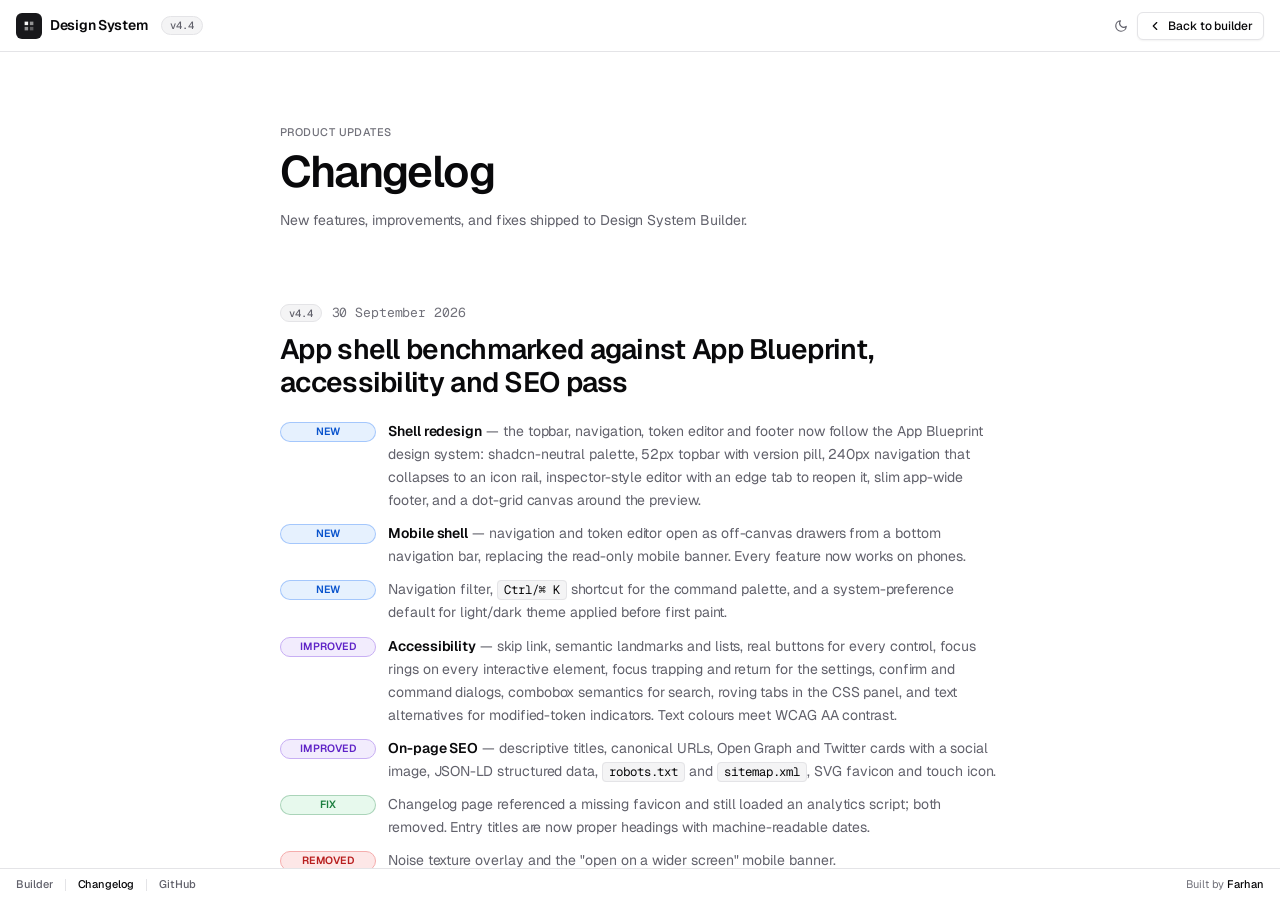
==== commit ea41dab0: "Benchmark app shell against App Blueprint; accessibility and SEO pass Redesign the shell to match ap" ====
--- a/changelog.html
+++ b/changelog.html
@@ -1,483 +1,369 @@
 <!DOCTYPE html>
-<html lang="en" data-theme="dark">
+<html lang="en">
 <head>
   <meta charset="UTF-8" />
-  <meta name="viewport" content="width=device-width, initial-scale=1.0" />
+  <meta name="viewport" content="width=device-width, initial-scale=1.0, viewport-fit=cover" />
   <title>Changelog — Design System Builder</title>
-  <link rel="icon" type="image/svg+xml" href="favicon.svg" />
-  <meta name="description" content="What's new in Design System Builder." />
+
+  <!-- Apply theme before paint to avoid a flash of the wrong theme -->
+  <script>
+    (function () {
+      try {
+        var saved = JSON.parse(localStorage.getItem('dsb-v4-state-v1') || 'null');
+        var stored = saved && saved.settings && saved.settings.appTheme;
+        var theme = stored || (matchMedia('(prefers-color-scheme: dark)').matches ? 'dark' : 'light');
+        document.documentElement.setAttribute('data-theme', theme);
+      } catch (_) {
+        document.documentElement.setAttribute('data-theme', 'light');
+      }
+    })();
+  </script>
+
+  <meta name="description" content="Release notes for Design System Builder: new features, improvements and fixes to the token-driven design system generator." />
+  <meta name="author" content="Farhan" />
+  <meta name="robots" content="index, follow" />
+  <meta name="theme-color" content="#ffffff" media="(prefers-color-scheme: light)" />
+  <meta name="theme-color" content="#09090b" media="(prefers-color-scheme: dark)" />
+  <link rel="canonical" href="https://design-system.farhan.app/changelog.html" />
+  <link rel="icon" href="favicon.svg" type="image/svg+xml" />
+  <link rel="apple-touch-icon" href="apple-touch-icon.png" />
+
+  <meta property="og:type" content="website" />
+  <meta property="og:site_name" content="Design System Builder" />
+  <meta property="og:title" content="Changelog — Design System Builder" />
+  <meta property="og:description" content="Release notes for Design System Builder: new features, improvements and fixes." />
+  <meta property="og:url" content="https://design-system.farhan.app/changelog.html" />
+  <meta property="og:image" content="https://design-system.farhan.app/og-image.png" />
+  <meta property="og:image:width" content="1200" />
+  <meta property="og:image:height" content="630" />
+  <meta property="og:image:alt" content="Design System Builder — a token editor beside a live component preview" />
+  <meta name="twitter:card" content="summary_large_image" />
+  <meta name="twitter:title" content="Changelog — Design System Builder" />
+  <meta name="twitter:description" content="Release notes for Design System Builder: new features, improvements and fixes." />
+  <meta name="twitter:image" content="https://design-system.farhan.app/og-image.png" />
+
   <link rel="preconnect" href="https://fonts.googleapis.com" />
   <link rel="preconnect" href="https://fonts.gstatic.com" crossorigin />
   <link href="https://fonts.googleapis.com/css2?family=Geist:wght@300;400;500;600;700&family=Geist+Mono:wght@400;500&display=swap" rel="stylesheet" />
   <link rel="stylesheet" href="style.css" />
   <style>
-    html, body {
-      height: auto !important;
-      overflow: auto !important;
-    }
-
-    .cl-body {
-      max-width: 800px;
-      margin: 0 auto;
-      padding: 56px 32px 120px;
-    }
-
-    .cl-heading {
-      margin-bottom: 48px;
-    }
-
-    .cl-heading h1 {
-      font-size: 26px;
-      font-weight: 700;
-      letter-spacing: -0.02em;
-      color: var(--app-text);
-      margin-bottom: 6px;
-    }
-
-    .cl-heading p {
-      font-size: 13px;
-      color: var(--app-text-muted);
-    }
-
-    /* Entry row */
-    .cl-entry {
-      display: grid;
-      grid-template-columns: 148px 1fr;
-      gap: 0 40px;
-      padding: 28px 0;
-      border-top: 1px solid var(--app-border);
-    }
-
-    .cl-entry:last-child {
-      border-bottom: 1px solid var(--app-border);
-    }
-
-    .cl-entry__aside {
-      padding-top: 2px;
-    }
-
-    .cl-entry__version {
-      font-family: var(--app-font-mono);
-      font-size: 11px;
-      font-weight: 500;
-      color: var(--app-text);
-      margin-bottom: 3px;
-    }
-
-    .cl-entry__date {
-      font-size: 11px;
-      color: var(--app-text-subtle);
-    }
-
-    .cl-entry__title {
-      font-size: 14px;
-      font-weight: 600;
-      color: var(--app-text);
-      letter-spacing: -0.01em;
-      margin-bottom: 14px;
-      line-height: 1.4;
-    }
-
-    /* Change list */
-    .cl-list {
-      list-style: none;
+    /* ── Changelog page — Vercel-style release notes ── */
+    .changelog-main {
+      flex: 1;
       display: flex;
       flex-direction: column;
-      gap: 7px;
-    }
-
-    .cl-item {
-      display: flex;
-      align-items: flex-start;
-      gap: 0;
-    }
-
-    .cl-item__tag {
-      width: 100px;
-      flex-shrink: 0;
-      padding-top: 3px;
-    }
-
-    .cl-item__text {
-      flex: 1;
-      font-size: 13px;
-      color: var(--app-text-muted);
-      line-height: 1.6;
-    }
-
-    /* Tags */
+      overflow: auto;
+      min-height: 0;
+      background: var(--app-panel);
+    }
+    .changelog-area { flex: 1; padding: 72px 32px 120px; }
+    .changelog { max-width: 720px; margin: 0 auto; display: flex; flex-direction: column; }
+
+    .cl-header { display: flex; flex-direction: column; gap: var(--app-sp-3); margin-bottom: 72px; }
+    .cl-eyebrow {
+      font-size: var(--app-fs-xs); font-weight: 500; color: var(--app-text-subtle);
+      letter-spacing: 0.04em; text-transform: uppercase;
+    }
+    .cl-title { font-size: 44px; font-weight: 600; color: var(--app-text); letter-spacing: -0.035em; line-height: 1.05; }
+    .cl-sub { font-size: var(--app-fs-lg); color: var(--app-text-muted); line-height: 1.6; max-width: 560px; margin-top: var(--app-sp-2); }
+
+    .cl-entry { padding-bottom: 56px; margin-bottom: 56px; border-bottom: 1px solid var(--app-border); scroll-margin-top: 24px; }
+    .cl-entry:last-of-type { border-bottom: none; margin-bottom: 0; padding-bottom: 8px; }
+    .cl-entry:focus { outline: none; }
+
+    .cl-meta {
+      display: flex; align-items: center; gap: var(--app-sp-4);
+      margin-bottom: var(--app-sp-4);
+      font-family: var(--app-font-mono); font-size: var(--app-fs-md); color: var(--app-text-subtle);
+      letter-spacing: -0.01em;
+    }
+    .cl-entry-title {
+      font-size: 28px; font-weight: 600; color: var(--app-text);
+      letter-spacing: -0.025em; line-height: 1.2; margin-bottom: 20px;
+    }
+    .cl-entry-title a { color: inherit; text-decoration: none; transition: color var(--app-t-fast); border-radius: 4px; }
+    .cl-entry-title a:hover { color: var(--app-info); }
+    .cl-entry-title a:focus-visible { outline: none; box-shadow: var(--app-focus-ring); }
+
+    .cl-list { list-style: none; display: flex; flex-direction: column; gap: 10px; }
+    .cl-item { display: grid; grid-template-columns: 96px 1fr; gap: var(--app-sp-5); align-items: start; }
+    .cl-item__text { font-size: var(--app-fs-lg); color: var(--app-text-muted); line-height: 1.65; }
+    .cl-item__text strong { color: var(--app-text); font-weight: 600; }
+    .cl-item__text code {
+      font-family: var(--app-font-mono); font-size: 0.88em;
+      background: var(--app-elevated); border: 1px solid var(--app-border);
+      border-radius: var(--app-r-sm); padding: 1px 6px; color: var(--app-text);
+    }
+
     .cl-tag {
-      display: inline-flex;
-      align-items: center;
-      font-size: 9px;
-      font-weight: 700;
-      letter-spacing: 0.06em;
-      text-transform: uppercase;
-      padding: 2px 6px;
-      border-radius: 3px;
-      white-space: nowrap;
-    }
-
-    .cl-tag--new          { background: rgba(50,145,255,0.12);  color: #3291ff; }
-    .cl-tag--fix          { background: rgba(16,185,129,0.12);  color: #10b981; }
-    .cl-tag--improved     { background: rgba(168,85,247,0.12);  color: #a855f7; }
-    .cl-tag--removed      { background: rgba(239,68,68,0.12);   color: #ef4444; }
-    .cl-tag--experimental { background: rgba(245,158,11,0.12);  color: #f59e0b; }
-
-    [data-theme="light"] .cl-tag--new          { background: rgba(0,112,243,0.08);  color: #0070f3; }
-    [data-theme="light"] .cl-tag--fix          { background: rgba(16,185,129,0.08); color: #059669; }
-    [data-theme="light"] .cl-tag--improved     { background: rgba(168,85,247,0.08); color: #9333ea; }
-    [data-theme="light"] .cl-tag--removed      { background: rgba(239,68,68,0.08);  color: #dc2626; }
-    [data-theme="light"] .cl-tag--experimental { background: rgba(245,158,11,0.08); color: #d97706; }
-
-    /* Footer */
-    .cl-footer {
-      border-top: 1px solid var(--app-border);
-      padding: 14px 32px;
-      display: flex;
-      align-items: center;
-      justify-content: space-between;
-      font-size: 11px;
-      color: var(--app-text-subtle);
-    }
-
-    .cl-footer a {
-      color: var(--app-text-subtle);
-      text-decoration: none;
-      transition: color 0.15s;
-    }
-
-    .cl-footer a:hover { color: var(--app-text-muted); }
-
-    .cl-footer__links {
-      display: flex;
-      align-items: center;
-      gap: 10px;
-    }
-
-    .cl-footer__dot {
-      width: 3px;
-      height: 3px;
-      border-radius: 50%;
-      background: var(--app-text-subtle);
-    }
-
-    @media (max-width: 600px) {
-      .cl-entry { grid-template-columns: 1fr; gap: 6px; }
-      .cl-body  { padding: 40px 16px 100px; }
-      .cl-footer { padding: 14px 16px; }
+      display: inline-flex; align-items: center; justify-content: center;
+      height: var(--app-h-chip); padding: 0 var(--app-sp-3); margin-top: 2px;
+      border-radius: var(--app-r-pill); border: 1px solid transparent;
+      font-size: 10.5px; font-weight: 600; letter-spacing: 0.02em; text-transform: uppercase;
+      white-space: nowrap; background: var(--app-elevated); color: var(--app-text-muted);
+    }
+    .cl-tag--new      { background: var(--app-info-bg);    color: hsl(217 91% 42%);   border-color: hsl(var(--app-c-info) / 0.3); }
+    [data-theme="dark"] .cl-tag--new { color: var(--app-info); }
+    .cl-tag--fix      { background: var(--app-success-bg); color: var(--app-success); border-color: hsl(var(--app-c-success) / 0.3); }
+    .cl-tag--improved { background: hsl(262 85% 96%); color: hsl(262 70% 46%); border-color: hsl(262 75% 82%); }
+    .cl-tag--removed  { background: hsl(0 88% 95%);   color: hsl(0 72% 42%);   border-color: hsl(0 78% 82%); }
+    .cl-tag--experimental { background: var(--app-warning-bg); color: var(--app-warning); border-color: hsl(var(--app-c-warning) / 0.35); }
+    [data-theme="dark"] .cl-tag--improved { background: hsl(262 55% 15%); color: hsl(262 85% 72%); border-color: hsl(262 50% 30%); }
+    [data-theme="dark"] .cl-tag--removed  { background: hsl(0 60% 13%);   color: hsl(0 85% 72%);   border-color: hsl(0 55% 30%); }
+
+    @media (max-width: 640px) {
+      .changelog-area { padding: 32px 18px 56px; }
+      .cl-title { font-size: 30px; letter-spacing: -0.03em; }
+      .cl-entry-title { font-size: 20px; }
+      .cl-entry { padding-bottom: 40px; margin-bottom: 40px; }
+      .cl-header { margin-bottom: 44px; }
+      .cl-sub { font-size: var(--app-fs-md); }
+      .cl-item { grid-template-columns: 1fr; gap: var(--app-sp-2); }
+      .cl-item__text { font-size: var(--app-fs-md); }
+    }
+    @media (max-width: 380px) {
+      .cl-title { font-size: 26px; }
+      .cl-entry-title { font-size: 18px; }
+      .changelog-area { padding: 24px 14px 48px; }
     }
   </style>
 </head>
 <body>
 
-<header class="app-header" role="banner">
-  <a class="app-header__brand" href="/">
+<a class="skip-link" href="#changelog-main">Skip to changelog</a>
+
+<header class="app-header">
+  <a class="app-header__brand" href="/" aria-label="Design System Builder — home">
     <span class="app-header__logo" aria-hidden="true">
-      <svg width="20" height="20" viewBox="0 0 20 20" fill="none">
-        <rect x="2" y="2" width="7" height="7" rx="1.5" fill="var(--app-accent)"/>
-        <rect x="11" y="2" width="7" height="7" rx="1.5" fill="var(--app-accent)" opacity="0.5"/>
-        <rect x="2" y="11" width="7" height="7" rx="1.5" fill="var(--app-accent)" opacity="0.5"/>
-        <rect x="11" y="11" width="7" height="7" rx="1.5" fill="var(--app-accent)" opacity="0.3"/>
-      </svg>
+      <svg viewBox="0 0 16 16" fill="currentColor"><path d="M3 3h4v4H3z"/><path d="M9 3h4v4H9z" opacity=".55"/><path d="M3 9h4v4H3z" opacity=".55"/><path d="M9 9h4v4H9z" opacity=".3"/></svg>
     </span>
     <span class="app-header__title">Design System</span>
-    <span class="app-header__version">v4.3</span>
   </a>
+  <a href="changelog.html" class="version-pill" aria-current="page">v4.4</a>
+
+  <span class="app-header__spacer"></span>
+
   <div class="app-header__end">
     <div class="app-header__group">
-      <button class="app-btn app-btn--ghost app-btn--icon" id="btn-theme" aria-label="Toggle theme" data-tooltip="Toggle theme">
-        <svg class="icon-moon" width="15" height="15" viewBox="0 0 24 24" fill="none" stroke="currentColor" stroke-width="2"><path d="M21 12.79A9 9 0 1111.21 3 7 7 0 0021 12.79z"/></svg>
-        <svg class="icon-sun" width="15" height="15" viewBox="0 0 24 24" fill="none" stroke="currentColor" stroke-width="2" style="display:none"><circle cx="12" cy="12" r="5"/><line x1="12" y1="1" x2="12" y2="3"/><line x1="12" y1="21" x2="12" y2="23"/><line x1="4.22" y1="4.22" x2="5.64" y2="5.64"/><line x1="18.36" y1="18.36" x2="19.78" y2="19.78"/><line x1="1" y1="12" x2="3" y2="12"/><line x1="21" y1="12" x2="23" y2="12"/><line x1="4.22" y1="19.78" x2="5.64" y2="18.36"/><line x1="18.36" y1="5.64" x2="19.78" y2="4.22"/></svg>
+      <button class="app-btn app-btn--ghost app-btn--icon" id="btn-theme" type="button" aria-label="Switch to dark theme" data-tooltip="Toggle theme" data-tooltip-pos="below-left">
+        <svg class="icon icon-sm icon-moon" viewBox="0 0 24 24" aria-hidden="true"><path d="M21 12.79A9 9 0 1 1 11.21 3 7 7 0 0 0 21 12.79z"/></svg>
+        <svg class="icon icon-sm icon-sun" viewBox="0 0 24 24" aria-hidden="true" style="display:none"><circle cx="12" cy="12" r="4"/><path d="M12 2v2M12 20v2M4.93 4.93l1.41 1.41M17.66 17.66l1.41 1.41M2 12h2M20 12h2M6.34 17.66l-1.41 1.41M19.07 4.93l-1.41 1.41"/></svg>
       </button>
-    </div>
-    <div class="app-header__sep" aria-hidden="true"></div>
-    <div class="app-header__group">
-      <a href="/" class="app-btn app-btn--ghost" aria-label="Back to builder">
-        <svg width="13" height="13" viewBox="0 0 24 24" fill="none" stroke="currentColor" stroke-width="2"><polyline points="15 18 9 12 15 6"/></svg>
+      <a href="/" class="app-btn app-btn--outline">
+        <svg class="icon icon-sm" viewBox="0 0 24 24" aria-hidden="true"><path d="m15 18-6-6 6-6"/></svg>
         Back to builder
       </a>
     </div>
   </div>
 </header>
 
-<div class="cl-body">
-  <div class="cl-heading">
-    <h1>Changelog</h1>
-    <p>Updates, fixes, and improvements to Design System Builder.</p>
+<main class="changelog-main" id="changelog-main" tabindex="-1">
+  <div class="changelog-area">
+    <div class="changelog">
+      <header class="cl-header">
+        <p class="cl-eyebrow">Product updates</p>
+        <h1 class="cl-title">Changelog</h1>
+        <p class="cl-sub">New features, improvements, and fixes shipped to Design System Builder.</p>
+      </header>
+
+      <article class="cl-entry" id="v4-4" aria-labelledby="v4-4-title">
+        <p class="cl-meta"><span class="version-pill">v4.4</span> <time datetime="2026-09-30">30 September 2026</time></p>
+        <h2 class="cl-entry-title" id="v4-4-title"><a href="#v4-4">App shell benchmarked against App Blueprint, accessibility and SEO pass</a></h2>
+        <ul class="cl-list">
+          <li class="cl-item"><span class="cl-tag cl-tag--new">New</span><span class="cl-item__text"><strong>Shell redesign</strong> — the topbar, navigation, token editor and footer now follow the <a href="https://app-blueprint.farhan.app/" target="_blank" rel="noopener noreferrer">App Blueprint</a> design system: shadcn-neutral palette, 52px topbar with version pill, 240px navigation that collapses to an icon rail, inspector-style editor with an edge tab to reopen it, slim app-wide footer, and a dot-grid canvas around the preview.</span></li>
+          <li class="cl-item"><span class="cl-tag cl-tag--new">New</span><span class="cl-item__text"><strong>Mobile shell</strong> — navigation and token editor open as off-canvas drawers from a bottom navigation bar, replacing the read-only mobile banner. Every feature now works on phones.</span></li>
+          <li class="cl-item"><span class="cl-tag cl-tag--new">New</span><span class="cl-item__text">Navigation filter, <code>Ctrl/⌘ K</code> shortcut for the command palette, and a system-preference default for light/dark theme applied before first paint.</span></li>
+          <li class="cl-item"><span class="cl-tag cl-tag--improved">Improved</span><span class="cl-item__text"><strong>Accessibility</strong> — skip link, semantic landmarks and lists, real buttons for every control, focus rings on every interactive element, focus trapping and return for the settings, confirm and command dialogs, combobox semantics for search, roving tabs in the CSS panel, and text alternatives for modified-token indicators. Text colours meet WCAG AA contrast.</span></li>
+          <li class="cl-item"><span class="cl-tag cl-tag--improved">Improved</span><span class="cl-item__text"><strong>On-page SEO</strong> — descriptive titles, canonical URLs, Open Graph and Twitter cards with a social image, JSON-LD structured data, <code>robots.txt</code> and <code>sitemap.xml</code>, SVG favicon and touch icon.</span></li>
+          <li class="cl-item"><span class="cl-tag cl-tag--fix">Fix</span><span class="cl-item__text">Changelog page referenced a missing favicon and still loaded an analytics script; both removed. Entry titles are now proper headings with machine-readable dates.</span></li>
+          <li class="cl-item"><span class="cl-tag cl-tag--removed">Removed</span><span class="cl-item__text">Noise texture overlay and the "open on a wider screen" mobile banner.</span></li>
+        </ul>
+      </article>
+
+      <article class="cl-entry" id="v4-3" aria-labelledby="v4-3-title">
+        <p class="cl-meta"><span class="version-pill">v4.3</span> <time datetime="2026-04-06">6 April 2026</time></p>
+        <h2 class="cl-entry-title" id="v4-3-title"><a href="#v4-3">Framework tab CSS output fix on page load</a></h2>
+        <ul class="cl-list">
+          <li class="cl-item"><span class="cl-tag cl-tag--fix">Fix</span><span class="cl-item__text">CSS output panel no longer shows tokens-only on a fresh load when the Framework tab was last active. The panel initialisation now restores the saved tab before rendering CSS, so the correct output appears immediately without needing a second click.</span></li>
+        </ul>
+      </article>
+
+      <article class="cl-entry" id="v4-2" aria-labelledby="v4-2-title">
+        <p class="cl-meta"><span class="version-pill">v4.2</span> <time datetime="2026-04-04">4 April 2026</time></p>
+        <h2 class="cl-entry-title" id="v4-2-title"><a href="#v4-2">CSS panel polish &amp; changelog fixes</a></h2>
+        <ul class="cl-list">
+          <li class="cl-item"><span class="cl-tag cl-tag--fix">Fix</span><span class="cl-item__text">CSS panel header — "Framework" tab text and action buttons were being clipped by overflow:hidden. Title now truncates instead; tabs and buttons are always fully visible.</span></li>
+          <li class="cl-item"><span class="cl-tag cl-tag--improved">Improved</span><span class="cl-item__text">"CSS Output" label shortened to "CSS" — frees space in the compact panel header.</span></li>
+          <li class="cl-item"><span class="cl-tag cl-tag--fix">Fix</span><span class="cl-item__text">Changelog page header — mismatched closing tag broke the page layout; version badge corrected from v3 to v4.</span></li>
+        </ul>
+      </article>
+
+      <article class="cl-entry" id="v4-1" aria-labelledby="v4-1-title">
+        <p class="cl-meta"><span class="version-pill">v4.1</span> <time datetime="2026-04-04">4 April 2026</time></p>
+        <h2 class="cl-entry-title" id="v4-1-title"><a href="#v4-1">Full Geist colour palette</a></h2>
+        <ul class="cl-list">
+          <li class="cl-item"><span class="cl-tag cl-tag--new">New</span><span class="cl-item__text">Six new colour scales added to primitives — Purple, Pink, Teal, Cyan, Orange, Yellow — each with full 100–900 steps and light/dark values matching Geist's palette.</span></li>
+          <li class="cl-item"><span class="cl-tag cl-tag--improved">Improved</span><span class="cl-item__text">Green, Red, and Amber scales expanded from 5 sparse steps to full 9-step scales (100–900).</span></li>
+          <li class="cl-item"><span class="cl-tag cl-tag--fix">Fix</span><span class="cl-item__text">Colour primitives preview was showing only 3 scales — Green and Red were mapped to wrong prefixes (emerald-, rose-) and rendered blank. All 11 scales now display correctly.</span></li>
+        </ul>
+      </article>
+
+      <article class="cl-entry" id="v4-0" aria-labelledby="v4-0-title">
+        <p class="cl-meta"><span class="version-pill">v4.0</span> <time datetime="2026-04-04">4 April 2026</time></p>
+        <h2 class="cl-entry-title" id="v4-0-title"><a href="#v4-0">v4 — Geist-identical styles, token editor redesign &amp; full live sync</a></h2>
+        <ul class="cl-list">
+          <li class="cl-item"><span class="cl-tag cl-tag--new">New</span><span class="cl-item__text">All exported component styles now match Vercel Geist exactly — 36px button height, 6px radius, black/white focus borders, flat cards, true neutral grays, uppercase table headers.</span></li>
+          <li class="cl-item"><span class="cl-tag cl-tag--new">New</span><span class="cl-item__text">Token editor panel rebuilt — double-dash prefix label, moon icon dark toggle, checkerboard colour swatch, 26px compact inputs, modified indicator as left border stripe.</span></li>
+          <li class="cl-item"><span class="cl-tag cl-tag--improved">Improved</span><span class="cl-item__text">Full live sync audit — editing any component token (btn-, card-, input-, tab-, etc.) now immediately rerenders the correct preview section via a regex-based component section map.</span></li>
+          <li class="cl-item"><span class="cl-tag cl-tag--fix">Fix</span><span class="cl-item__text">Dark mode hardcoded values replaced with token vars — toggle thumb, modal shadow, table hover, tabs border, input placeholder, select chevron SVG.</span></li>
+          <li class="cl-item"><span class="cl-tag cl-tag--fix">Fix</span><span class="cl-item__text">Fluid token resolution — computeTokenValue now receives the full token map so clamp() endpoints that reference token names resolve correctly.</span></li>
+          <li class="cl-item"><span class="cl-tag cl-tag--fix">Fix</span><span class="cl-item__text">Dark block generation — fluid tokens were incorrectly excluded from the dark override output due to a falsy check on fluidMin.</span></li>
+        </ul>
+      </article>
+
+      <article class="cl-entry" id="v3-4" aria-labelledby="v3-4-title">
+        <p class="cl-meta"><span class="version-pill">v3.4</span> <time datetime="2026-04-04">4 April 2026</time></p>
+        <h2 class="cl-entry-title" id="v3-4-title"><a href="#v3-4">Changelog, class labels &amp; app tooltips</a></h2>
+        <ul class="cl-list">
+          <li class="cl-item"><span class="cl-tag cl-tag--new">New</span><span class="cl-item__text">Changelog page with two-column layout, tagged entries, and full release history.</span></li>
+          <li class="cl-item"><span class="cl-tag cl-tag--new">New</span><span class="cl-item__text">Component section headers now show their CSS class names in muted monospace for quick reference.</span></li>
+          <li class="cl-item"><span class="cl-tag cl-tag--new">New</span><span class="cl-item__text">App header buttons use styled data-tooltip tooltips — replaces slow browser title attributes. Toggle buttons update their label dynamically.</span></li>
+          <li class="cl-item"><span class="cl-tag cl-tag--improved">Improved</span><span class="cl-item__text">Getting Started section redesigned with a controls reference grid covering every top-bar button.</span></li>
+          <li class="cl-item"><span class="cl-tag cl-tag--fix">Fix</span><span class="cl-item__text">Non-working keyboard shortcut references removed from tooltips and documentation.</span></li>
+        </ul>
+      </article>
+
+      <article class="cl-entry" id="v3-3" aria-labelledby="v3-3-title">
+        <p class="cl-meta"><span class="version-pill">v3.3</span> <time datetime="2026-04-03">3 April 2026</time></p>
+        <h2 class="cl-entry-title" id="v3-3-title"><a href="#v3-3">Git, Cloudflare deployment, favicon &amp; mobile layout</a></h2>
+        <ul class="cl-list">
+          <li class="cl-item"><span class="cl-tag cl-tag--new">New</span><span class="cl-item__text">Project moved to Git — version controlled and pushed to GitHub.</span></li>
+          <li class="cl-item"><span class="cl-tag cl-tag--new">New</span><span class="cl-item__text">Deployed to Cloudflare Pages from the repo root — index.html, app.js, style.css served as a static site.</span></li>
+          <li class="cl-item"><span class="cl-tag cl-tag--new">New</span><span class="cl-item__text">Custom favicon from brand logo SVG. Full Open Graph and Twitter card meta tags for clean link previews.</span></li>
+          <li class="cl-item"><span class="cl-tag cl-tag--new">New</span><span class="cl-item__text">Mobile layout — app UI hidden below 1000px, style guide shown alone with a banner and footer.</span></li>
+          <li class="cl-item"><span class="cl-tag cl-tag--improved">Improved</span><span class="cl-item__text">Style guide constrained to 900px max-width and centered. Logo in header is now a reload link.</span></li>
+          <li class="cl-item"><span class="cl-tag cl-tag--fix">Fix</span><span class="cl-item__text">Panel toggle desync resolved — nav and editor now share a single sync function so neither clobbers the other.</span></li>
+          <li class="cl-item"><span class="cl-tag cl-tag--fix">Fix</span><span class="cl-item__text">Hero title italic text no longer clips on the right edge.</span></li>
+        </ul>
+      </article>
+
+      <article class="cl-entry" id="v3-2" aria-labelledby="v3-2-title">
+        <p class="cl-meta"><span class="version-pill">v3.2</span> <time datetime="2026-04-02">2 April 2026</time></p>
+        <h2 class="cl-entry-title" id="v3-2-title"><a href="#v3-2">Colour palette redesign, code tokens &amp; preview polish</a></h2>
+        <ul class="cl-list">
+          <li class="cl-item"><span class="cl-tag cl-tag--new">New</span><span class="cl-item__text">Colour primitives redesigned in Geist style — connected horizontal strips with label left and numbered steps.</span></li>
+          <li class="cl-item"><span class="cl-tag cl-tag--new">New</span><span class="cl-item__text">Code tokens split into inline and block — each controls colour, font size, line height, padding, radius, background, and border independently.</span></li>
+          <li class="cl-item"><span class="cl-tag cl-tag--improved">Improved</span><span class="cl-item__text">Radius and shadow previews rebuilt with a minimal stage layout. Consistent spacing rhythm across all sections.</span></li>
+          <li class="cl-item"><span class="cl-tag cl-tag--removed">Removed</span><span class="cl-item__text">Duplicate status colours removed from primitives. Hover animation removed from colour swatches.</span></li>
+          <li class="cl-item"><span class="cl-tag cl-tag--fix">Fix</span><span class="cl-item__text">Pre/block code colour no longer overrides to accent on every render.</span></li>
+        </ul>
+      </article>
+
+      <article class="cl-entry" id="v3-1" aria-labelledby="v3-1-title">
+        <p class="cl-meta"><span class="version-pill">v3.1</span> <time datetime="2026-04-01">1 April 2026</time></p>
+        <h2 class="cl-entry-title" id="v3-1-title"><a href="#v3-1">Fluid type, type-scale token linking &amp; settings</a></h2>
+        <ul class="cl-list">
+          <li class="cl-item"><span class="cl-tag cl-tag--new">New</span><span class="cl-item__text">Fluid type tokens reference type scale token names as endpoints — max always matches the actual scale.</span></li>
+          <li class="cl-item"><span class="cl-tag cl-tag--new">New</span><span class="cl-item__text">Fluid spacing tokens using clamp(). Settings panel exposes min/max viewport breakpoints for all clamp calculations.</span></li>
+          <li class="cl-item"><span class="cl-tag cl-tag--fix">Fix</span><span class="cl-item__text">Crash resolved when fluid token endpoints referenced token names instead of raw values.</span></li>
+        </ul>
+      </article>
+
+      <article class="cl-entry" id="v3-0" aria-labelledby="v3-0-title">
+        <p class="cl-meta"><span class="version-pill">v3.0</span> <time datetime="2026-03-31">31 March 2026</time></p>
+        <h2 class="cl-entry-title" id="v3-0-title"><a href="#v3-0">v3 — Geist-inspired redesign &amp; live token editor</a></h2>
+        <ul class="cl-list">
+          <li class="cl-item"><span class="cl-tag cl-tag--new">New</span><span class="cl-item__text">Complete redesign — dark/light mode, three-panel layout (nav, preview, editor), noise texture background.</span></li>
+          <li class="cl-item"><span class="cl-tag cl-tag--new">New</span><span class="cl-item__text">Live token editor — add, edit, delete tokens with instant preview and CSS output updates. Zero page refresh.</span></li>
+          <li class="cl-item"><span class="cl-tag cl-tag--new">New</span><span class="cl-item__text">CSS output panel with Tokens and Framework tabs, copy to clipboard, and download as file.</span></li>
+          <li class="cl-item"><span class="cl-tag cl-tag--new">New</span><span class="cl-item__text">Undo / redo with step badges. Import / export token sets as JSON. Command palette for quick navigation.</span></li>
+          <li class="cl-item"><span class="cl-tag cl-tag--new">New</span><span class="cl-item__text">Full component library in the preview — buttons, inputs, badges, alerts, cards, modals, tabs, tooltips, avatars, and more.</span></li>
+          <li class="cl-item"><span class="cl-tag cl-tag--experimental">Experimental</span><span class="cl-item__text">Modular IIFE architecture — TokenStore, CSSEngine, ThemeEngine, PreviewEngine, UI. No build step, no frameworks.</span></li>
+        </ul>
+      </article>
+
+      <article class="cl-entry" id="v2-3" aria-labelledby="v2-3-title">
+        <p class="cl-meta"><span class="version-pill">v2.3</span> <time datetime="2026-03-30">30 March 2026</time></p>
+        <h2 class="cl-entry-title" id="v2-3-title"><a href="#v2-3">Component token controls &amp; framework CSS output</a></h2>
+        <ul class="cl-list">
+          <li class="cl-item"><span class="cl-tag cl-tag--new">New</span><span class="cl-item__text">Component-level token controls — buttons, inputs, badges, and cards each have dedicated editable tokens for padding, radius, colour, and font size.</span></li>
+          <li class="cl-item"><span class="cl-tag cl-tag--new">New</span><span class="cl-item__text">Framework CSS tab — generates utility classes and component styles driven by the active token set.</span></li>
+          <li class="cl-item"><span class="cl-tag cl-tag--improved">Improved</span><span class="cl-item__text">Individual colour tokens can carry separate light and dark values with a per-token toggle.</span></li>
+        </ul>
+      </article>
+
+      <article class="cl-entry" id="v2-2" aria-labelledby="v2-2-title">
+        <p class="cl-meta"><span class="version-pill">v2.2</span> <time datetime="2026-03-29">29 March 2026</time></p>
+        <h2 class="cl-entry-title" id="v2-2-title"><a href="#v2-2">Motion, shadow tokens &amp; visual scale previews</a></h2>
+        <ul class="cl-list">
+          <li class="cl-item"><span class="cl-tag cl-tag--new">New</span><span class="cl-item__text">Motion tokens — duration and easing values with interactive click-to-preview boxes in the style guide.</span></li>
+          <li class="cl-item"><span class="cl-tag cl-tag--new">New</span><span class="cl-item__text">Shadow tokens from sm to 2xl with live preview and CSS output.</span></li>
+          <li class="cl-item"><span class="cl-tag cl-tag--improved">Improved</span><span class="cl-item__text">Type scale and spacing sections show visual scale previews, not just raw values.</span></li>
+        </ul>
+      </article>
+
+      <article class="cl-entry" id="v2-1" aria-labelledby="v2-1-title">
+        <p class="cl-meta"><span class="version-pill">v2.1</span> <time datetime="2026-03-28">28 March 2026</time></p>
+        <h2 class="cl-entry-title" id="v2-1-title"><a href="#v2-1">Live CSS output &amp; semantic token mapping</a></h2>
+        <ul class="cl-list">
+          <li class="cl-item"><span class="cl-tag cl-tag--new">New</span><span class="cl-item__text">CSS :root block generated live from all tokens. Dark mode override block auto-generated from tokens with dark values.</span></li>
+          <li class="cl-item"><span class="cl-tag cl-tag--new">New</span><span class="cl-item__text">Primitive → semantic token mapping — component styles reference semantic tokens, never hardcoded values.</span></li>
+          <li class="cl-item"><span class="cl-tag cl-tag--new">New</span><span class="cl-item__text">Undo / redo and import / export token sets as JSON.</span></li>
+        </ul>
+      </article>
+
+      <article class="cl-entry" id="v2-0" aria-labelledby="v2-0-title">
+        <p class="cl-meta"><span class="version-pill">v2.0</span> <time datetime="2026-03-27">27 March 2026</time></p>
+        <h2 class="cl-entry-title" id="v2-0-title"><a href="#v2-0">Token-driven live preview</a></h2>
+        <ul class="cl-list">
+          <li class="cl-item"><span class="cl-tag cl-tag--new">New</span><span class="cl-item__text">Replaced static markup with a JS-rendered live preview — every section re-renders instantly when tokens change.</span></li>
+          <li class="cl-item"><span class="cl-tag cl-tag--new">New</span><span class="cl-item__text">Token categories introduced — colour, typography, spacing, and radius.</span></li>
+          <li class="cl-item"><span class="cl-tag cl-tag--improved">Improved</span><span class="cl-item__text">Single-file app — no build step, no external dependencies beyond Google Fonts.</span></li>
+        </ul>
+      </article>
+
+      <article class="cl-entry" id="v1-0" aria-labelledby="v1-0-title">
+        <p class="cl-meta"><span class="version-pill">v1.0</span> <time datetime="2026-03-25">25 March 2026</time></p>
+        <h2 class="cl-entry-title" id="v1-0-title"><a href="#v1-0">Initial release — static style guide</a></h2>
+        <ul class="cl-list">
+          <li class="cl-item"><span class="cl-tag cl-tag--new">New</span><span class="cl-item__text">Static HTML/CSS style guide — colour swatches, type scale, spacing scale, and basic component examples.</span></li>
+          <li class="cl-item"><span class="cl-tag cl-tag--new">New</span><span class="cl-item__text">Dark / light mode via data-theme attribute. Single file, no dependencies, instant load.</span></li>
+        </ul>
+      </article>
+    </div>
   </div>
-
-  <!-- v4.3 -->
-  <article class="cl-entry">
-    <div class="cl-entry__aside">
-      <p class="cl-entry__version">v4.3</p>
-      <p class="cl-entry__date">6 April 2026</p>
-    </div>
-    <div class="cl-entry__content">
-      <p class="cl-entry__title">Framework tab CSS output fix on page load</p>
-      <ul class="cl-list">
-        <li class="cl-item"><span class="cl-item__tag"><span class="cl-tag cl-tag--fix">Fix</span></span><span class="cl-item__text">CSS output panel no longer shows tokens-only on a fresh load when the Framework tab was last active. The panel initialisation now restores the saved tab before rendering CSS, so the correct output appears immediately without needing a second click.</span></li>
-      </ul>
-    </div>
-  </article>
-
-  <!-- v4.2 -->
-  <article class="cl-entry">
-    <div class="cl-entry__aside">
-      <p class="cl-entry__version">v4.2</p>
-      <p class="cl-entry__date">4 April 2026</p>
-    </div>
-    <div class="cl-entry__content">
-      <p class="cl-entry__title">CSS panel polish &amp; changelog fixes</p>
-      <ul class="cl-list">
-        <li class="cl-item"><span class="cl-item__tag"><span class="cl-tag cl-tag--fix">Fix</span></span><span class="cl-item__text">CSS panel header — "Framework" tab text and action buttons were being clipped by overflow:hidden. Title now truncates instead; tabs and buttons are always fully visible.</span></li>
-        <li class="cl-item"><span class="cl-item__tag"><span class="cl-tag cl-tag--improved">Improved</span></span><span class="cl-item__text">"CSS Output" label shortened to "CSS" — frees space in the compact panel header.</span></li>
-        <li class="cl-item"><span class="cl-item__tag"><span class="cl-tag cl-tag--fix">Fix</span></span><span class="cl-item__text">Changelog page header — mismatched closing tag broke the page layout; version badge corrected from v3 to v4.</span></li>
-      </ul>
-    </div>
-  </article>
-
-  <!-- v4.1 -->
-  <article class="cl-entry">
-    <div class="cl-entry__aside">
-      <p class="cl-entry__version">v4.1</p>
-      <p class="cl-entry__date">4 April 2026</p>
-    </div>
-    <div class="cl-entry__content">
-      <p class="cl-entry__title">Full Geist colour palette</p>
-      <ul class="cl-list">
-        <li class="cl-item"><span class="cl-item__tag"><span class="cl-tag cl-tag--new">New</span></span><span class="cl-item__text">Six new colour scales added to primitives — Purple, Pink, Teal, Cyan, Orange, Yellow — each with full 100–900 steps and light/dark values matching Geist's palette.</span></li>
-        <li class="cl-item"><span class="cl-item__tag"><span class="cl-tag cl-tag--improved">Improved</span></span><span class="cl-item__text">Green, Red, and Amber scales expanded from 5 sparse steps to full 9-step scales (100–900).</span></li>
-        <li class="cl-item"><span class="cl-item__tag"><span class="cl-tag cl-tag--fix">Fix</span></span><span class="cl-item__text">Colour primitives preview was showing only 3 scales — Green and Red were mapped to wrong prefixes (emerald-, rose-) and rendered blank. All 11 scales now display correctly.</span></li>
-      </ul>
-    </div>
-  </article>
-
-  <!-- v4.0 -->
-  <article class="cl-entry">
-    <div class="cl-entry__aside">
-      <p class="cl-entry__version">v4.0</p>
-      <p class="cl-entry__date">4 April 2026</p>
-    </div>
-    <div class="cl-entry__content">
-      <p class="cl-entry__title">v4 — Geist-identical styles, token editor redesign &amp; full live sync</p>
-      <ul class="cl-list">
-        <li class="cl-item"><span class="cl-item__tag"><span class="cl-tag cl-tag--new">New</span></span><span class="cl-item__text">All exported component styles now match Vercel Geist exactly — 36px button height, 6px radius, black/white focus borders, flat cards, true neutral grays, uppercase table headers.</span></li>
-        <li class="cl-item"><span class="cl-item__tag"><span class="cl-tag cl-tag--new">New</span></span><span class="cl-item__text">Token editor panel rebuilt — double-dash prefix label, moon icon dark toggle, checkerboard colour swatch, 26px compact inputs, modified indicator as left border stripe.</span></li>
-        <li class="cl-item"><span class="cl-item__tag"><span class="cl-tag cl-tag--improved">Improved</span></span><span class="cl-item__text">Full live sync audit — editing any component token (btn-, card-, input-, tab-, etc.) now immediately rerenders the correct preview section via a regex-based component section map.</span></li>
-        <li class="cl-item"><span class="cl-item__tag"><span class="cl-tag cl-tag--fix">Fix</span></span><span class="cl-item__text">Dark mode hardcoded values replaced with token vars — toggle thumb, modal shadow, table hover, tabs border, input placeholder, select chevron SVG.</span></li>
-        <li class="cl-item"><span class="cl-item__tag"><span class="cl-tag cl-tag--fix">Fix</span></span><span class="cl-item__text">Fluid token resolution — computeTokenValue now receives the full token map so clamp() endpoints that reference token names resolve correctly.</span></li>
-        <li class="cl-item"><span class="cl-item__tag"><span class="cl-tag cl-tag--fix">Fix</span></span><span class="cl-item__text">Dark block generation — fluid tokens were incorrectly excluded from the dark override output due to a falsy check on fluidMin.</span></li>
-      </ul>
-    </div>
-  </article>
-
-  <!-- v3.4 -->
-  <article class="cl-entry">
-    <div class="cl-entry__aside">
-      <p class="cl-entry__version">v3.4</p>
-      <p class="cl-entry__date">4 April 2026</p>
-    </div>
-    <div class="cl-entry__content">
-      <p class="cl-entry__title">Changelog, class labels &amp; app tooltips</p>
-      <ul class="cl-list">
-        <li class="cl-item"><span class="cl-item__tag"><span class="cl-tag cl-tag--new">New</span></span><span class="cl-item__text">Changelog page with two-column layout, tagged entries, and full release history.</span></li>
-        <li class="cl-item"><span class="cl-item__tag"><span class="cl-tag cl-tag--new">New</span></span><span class="cl-item__text">Component section headers now show their CSS class names in muted monospace for quick reference.</span></li>
-        <li class="cl-item"><span class="cl-item__tag"><span class="cl-tag cl-tag--new">New</span></span><span class="cl-item__text">App header buttons use styled data-tooltip tooltips — replaces slow browser title attributes. Toggle buttons update their label dynamically.</span></li>
-        <li class="cl-item"><span class="cl-item__tag"><span class="cl-tag cl-tag--improved">Improved</span></span><span class="cl-item__text">Getting Started section redesigned with a controls reference grid covering every top-bar button.</span></li>
-        <li class="cl-item"><span class="cl-item__tag"><span class="cl-tag cl-tag--fix">Fix</span></span><span class="cl-item__text">Non-working keyboard shortcut references removed from tooltips and documentation.</span></li>
-      </ul>
-    </div>
-  </article>
-
-  <!-- v3.3 -->
-  <article class="cl-entry">
-    <div class="cl-entry__aside">
-      <p class="cl-entry__version">v3.3</p>
-      <p class="cl-entry__date">3 April 2026</p>
-    </div>
-    <div class="cl-entry__content">
-      <p class="cl-entry__title">Git, Cloudflare deployment, favicon &amp; mobile layout</p>
-      <ul class="cl-list">
-        <li class="cl-item"><span class="cl-item__tag"><span class="cl-tag cl-tag--new">New</span></span><span class="cl-item__text">Project moved to Git — version controlled and pushed to GitHub.</span></li>
-        <li class="cl-item"><span class="cl-item__tag"><span class="cl-tag cl-tag--new">New</span></span><span class="cl-item__text">Deployed to Cloudflare Pages from the repo root — index.html, app.js, style.css served as a static site.</span></li>
-        <li class="cl-item"><span class="cl-item__tag"><span class="cl-tag cl-tag--new">New</span></span><span class="cl-item__text">Custom favicon from brand logo SVG. Full Open Graph and Twitter card meta tags for clean link previews.</span></li>
-        <li class="cl-item"><span class="cl-item__tag"><span class="cl-tag cl-tag--new">New</span></span><span class="cl-item__text">Mobile layout — app UI hidden below 1000px, style guide shown alone with a banner and footer.</span></li>
-        <li class="cl-item"><span class="cl-item__tag"><span class="cl-tag cl-tag--improved">Improved</span></span><span class="cl-item__text">Style guide constrained to 900px max-width and centered. Logo in header is now a reload link.</span></li>
-        <li class="cl-item"><span class="cl-item__tag"><span class="cl-tag cl-tag--fix">Fix</span></span><span class="cl-item__text">Panel toggle desync resolved — nav and editor now share a single sync function so neither clobbers the other.</span></li>
-        <li class="cl-item"><span class="cl-item__tag"><span class="cl-tag cl-tag--fix">Fix</span></span><span class="cl-item__text">Hero title italic text no longer clips on the right edge.</span></li>
-      </ul>
-    </div>
-  </article>
-
-  <!-- v3.2 -->
-  <article class="cl-entry">
-    <div class="cl-entry__aside">
-      <p class="cl-entry__version">v3.2</p>
-      <p class="cl-entry__date">2 April 2026</p>
-    </div>
-    <div class="cl-entry__content">
-      <p class="cl-entry__title">Colour palette redesign, code tokens &amp; preview polish</p>
-      <ul class="cl-list">
-        <li class="cl-item"><span class="cl-item__tag"><span class="cl-tag cl-tag--new">New</span></span><span class="cl-item__text">Colour primitives redesigned in Geist style — connected horizontal strips with label left and numbered steps.</span></li>
-        <li class="cl-item"><span class="cl-item__tag"><span class="cl-tag cl-tag--new">New</span></span><span class="cl-item__text">Code tokens split into inline and block — each controls colour, font size, line height, padding, radius, background, and border independently.</span></li>
-        <li class="cl-item"><span class="cl-item__tag"><span class="cl-tag cl-tag--improved">Improved</span></span><span class="cl-item__text">Radius and shadow previews rebuilt with a minimal stage layout. Consistent spacing rhythm across all sections.</span></li>
-        <li class="cl-item"><span class="cl-item__tag"><span class="cl-tag cl-tag--removed">Removed</span></span><span class="cl-item__text">Duplicate status colours removed from primitives. Hover animation removed from colour swatches.</span></li>
-        <li class="cl-item"><span class="cl-item__tag"><span class="cl-tag cl-tag--fix">Fix</span></span><span class="cl-item__text">Pre/block code colour no longer overrides to accent on every render.</span></li>
-      </ul>
-    </div>
-  </article>
-
-  <!-- v3.1 -->
-  <article class="cl-entry">
-    <div class="cl-entry__aside">
-      <p class="cl-entry__version">v3.1</p>
-      <p class="cl-entry__date">1 April 2026</p>
-    </div>
-    <div class="cl-entry__content">
-      <p class="cl-entry__title">Fluid type, type-scale token linking &amp; settings</p>
-      <ul class="cl-list">
-        <li class="cl-item"><span class="cl-item__tag"><span class="cl-tag cl-tag--new">New</span></span><span class="cl-item__text">Fluid type tokens reference type scale token names as endpoints — max always matches the actual scale.</span></li>
-        <li class="cl-item"><span class="cl-item__tag"><span class="cl-tag cl-tag--new">New</span></span><span class="cl-item__text">Fluid spacing tokens using clamp(). Settings panel exposes min/max viewport breakpoints for all clamp calculations.</span></li>
-        <li class="cl-item"><span class="cl-item__tag"><span class="cl-tag cl-tag--fix">Fix</span></span><span class="cl-item__text">Crash resolved when fluid token endpoints referenced token names instead of raw values.</span></li>
-      </ul>
-    </div>
-  </article>
-
-  <!-- v3.0 -->
-  <article class="cl-entry">
-    <div class="cl-entry__aside">
-      <p class="cl-entry__version">v3.0</p>
-      <p class="cl-entry__date">31 March 2026</p>
-    </div>
-    <div class="cl-entry__content">
-      <p class="cl-entry__title">v3 — Geist-inspired redesign &amp; live token editor</p>
-      <ul class="cl-list">
-        <li class="cl-item"><span class="cl-item__tag"><span class="cl-tag cl-tag--new">New</span></span><span class="cl-item__text">Complete redesign — dark/light mode, three-panel layout (nav, preview, editor), noise texture background.</span></li>
-        <li class="cl-item"><span class="cl-item__tag"><span class="cl-tag cl-tag--new">New</span></span><span class="cl-item__text">Live token editor — add, edit, delete tokens with instant preview and CSS output updates. Zero page refresh.</span></li>
-        <li class="cl-item"><span class="cl-item__tag"><span class="cl-tag cl-tag--new">New</span></span><span class="cl-item__text">CSS output panel with Tokens and Framework tabs, copy to clipboard, and download as file.</span></li>
-        <li class="cl-item"><span class="cl-item__tag"><span class="cl-tag cl-tag--new">New</span></span><span class="cl-item__text">Undo / redo with step badges. Import / export token sets as JSON. Command palette for quick navigation.</span></li>
-        <li class="cl-item"><span class="cl-item__tag"><span class="cl-tag cl-tag--new">New</span></span><span class="cl-item__text">Full component library in the preview — buttons, inputs, badges, alerts, cards, modals, tabs, tooltips, avatars, and more.</span></li>
-        <li class="cl-item"><span class="cl-item__tag"><span class="cl-tag cl-tag--experimental">Experimental</span></span><span class="cl-item__text">Modular IIFE architecture — TokenStore, CSSEngine, ThemeEngine, PreviewEngine, UI. No build step, no frameworks.</span></li>
-      </ul>
-    </div>
-  </article>
-
-  <!-- v2.3 -->
-  <article class="cl-entry">
-    <div class="cl-entry__aside">
-      <p class="cl-entry__version">v2.3</p>
-      <p class="cl-entry__date">30 March 2026</p>
-    </div>
-    <div class="cl-entry__content">
-      <p class="cl-entry__title">Component token controls &amp; framework CSS output</p>
-      <ul class="cl-list">
-        <li class="cl-item"><span class="cl-item__tag"><span class="cl-tag cl-tag--new">New</span></span><span class="cl-item__text">Component-level token controls — buttons, inputs, badges, and cards each have dedicated editable tokens for padding, radius, colour, and font size.</span></li>
-        <li class="cl-item"><span class="cl-item__tag"><span class="cl-tag cl-tag--new">New</span></span><span class="cl-item__text">Framework CSS tab — generates utility classes and component styles driven by the active token set.</span></li>
-        <li class="cl-item"><span class="cl-item__tag"><span class="cl-tag cl-tag--improved">Improved</span></span><span class="cl-item__text">Individual colour tokens can carry separate light and dark values with a per-token toggle.</span></li>
-      </ul>
-    </div>
-  </article>
-
-  <!-- v2.2 -->
-  <article class="cl-entry">
-    <div class="cl-entry__aside">
-      <p class="cl-entry__version">v2.2</p>
-      <p class="cl-entry__date">29 March 2026</p>
-    </div>
-    <div class="cl-entry__content">
-      <p class="cl-entry__title">Motion, shadow tokens &amp; visual scale previews</p>
-      <ul class="cl-list">
-        <li class="cl-item"><span class="cl-item__tag"><span class="cl-tag cl-tag--new">New</span></span><span class="cl-item__text">Motion tokens — duration and easing values with interactive click-to-preview boxes in the style guide.</span></li>
-        <li class="cl-item"><span class="cl-item__tag"><span class="cl-tag cl-tag--new">New</span></span><span class="cl-item__text">Shadow tokens from sm to 2xl with live preview and CSS output.</span></li>
-        <li class="cl-item"><span class="cl-item__tag"><span class="cl-tag cl-tag--improved">Improved</span></span><span class="cl-item__text">Type scale and spacing sections show visual scale previews, not just raw values.</span></li>
-      </ul>
-    </div>
-  </article>
-
-  <!-- v2.1 -->
-  <article class="cl-entry">
-    <div class="cl-entry__aside">
-      <p class="cl-entry__version">v2.1</p>
-      <p class="cl-entry__date">28 March 2026</p>
-    </div>
-    <div class="cl-entry__content">
-      <p class="cl-entry__title">Live CSS output &amp; semantic token mapping</p>
-      <ul class="cl-list">
-        <li class="cl-item"><span class="cl-item__tag"><span class="cl-tag cl-tag--new">New</span></span><span class="cl-item__text">CSS :root block generated live from all tokens. Dark mode override block auto-generated from tokens with dark values.</span></li>
-        <li class="cl-item"><span class="cl-item__tag"><span class="cl-tag cl-tag--new">New</span></span><span class="cl-item__text">Primitive → semantic token mapping — component styles reference semantic tokens, never hardcoded values.</span></li>
-        <li class="cl-item"><span class="cl-item__tag"><span class="cl-tag cl-tag--new">New</span></span><span class="cl-item__text">Undo / redo and import / export token sets as JSON.</span></li>
-      </ul>
-    </div>
-  </article>
-
-  <!-- v2.0 -->
-  <article class="cl-entry">
-    <div class="cl-entry__aside">
-      <p class="cl-entry__version">v2.0</p>
-      <p class="cl-entry__date">27 March 2026</p>
-    </div>
-    <div class="cl-entry__content">
-      <p class="cl-entry__title">Token-driven live preview</p>
-      <ul class="cl-list">
-        <li class="cl-item"><span class="cl-item__tag"><span class="cl-tag cl-tag--new">New</span></span><span class="cl-item__text">Replaced static markup with a JS-rendered live preview — every section re-renders instantly when tokens change.</span></li>
-        <li class="cl-item"><span class="cl-item__tag"><span class="cl-tag cl-tag--new">New</span></span><span class="cl-item__text">Token categories introduced — colour, typography, spacing, and radius.</span></li>
-        <li class="cl-item"><span class="cl-item__tag"><span class="cl-tag cl-tag--improved">Improved</span></span><span class="cl-item__text">Single-file app — no build step, no external dependencies beyond Google Fonts.</span></li>
-      </ul>
-    </div>
-  </article>
-
-  <!-- v1.0 -->
-  <article class="cl-entry">
-    <div class="cl-entry__aside">
-      <p class="cl-entry__version">v1.0</p>
-      <p class="cl-entry__date">25 March 2026</p>
-    </div>
-    <div class="cl-entry__content">
-      <p class="cl-entry__title">Initial release — static style guide</p>
-      <ul class="cl-list">
-        <li class="cl-item"><span class="cl-item__tag"><span class="cl-tag cl-tag--new">New</span></span><span class="cl-item__text">Static HTML/CSS style guide — colour swatches, type scale, spacing scale, and basic component examples.</span></li>
-        <li class="cl-item"><span class="cl-item__tag"><span class="cl-tag cl-tag--new">New</span></span><span class="cl-item__text">Dark / light mode via data-theme attribute. Single file, no dependencies, instant load.</span></li>
-      </ul>
-    </div>
-  </article>
-
-</div>
-
-<footer class="cl-footer">
-  <a href="https://farhan.app" target="_blank" rel="noopener noreferrer">farhan.app</a>
-  <div class="cl-footer__links">
-    <a href="/">Builder</a>
-    <span class="cl-footer__dot" aria-hidden="true"></span>
-    <a href="changelog.html">Changelog</a>
-  </div>
+</main>
+
+<footer class="app-footer">
+  <a href="/">Builder</a>
+  <span class="app-footer__sep" aria-hidden="true"></span>
+  <a href="changelog.html" aria-current="page" style="color: var(--app-text)">Changelog</a>
+  <span class="app-footer__sep" aria-hidden="true"></span>
+  <a href="https://github.com/farhanshares/design-system" target="_blank" rel="noopener noreferrer">GitHub<span class="sr-only"> (opens in a new tab)</span></a>
+  <span class="app-footer__spacer"></span>
+  <span class="app-footer__credit">Built by <a href="https://farhan.app" target="_blank" rel="noopener noreferrer">Farhan<span class="sr-only"> (opens in a new tab)</span></a></span>
 </footer>
 
 <script>
   (function () {
-    try {
-      const saved = JSON.parse(localStorage.getItem('dsb-v4-state-v1'));
-      const theme = saved?.settings?.theme || 'dark';
+    var btn = document.getElementById('btn-theme');
+    function applyTheme(theme) {
       document.documentElement.setAttribute('data-theme', theme);
-    } catch (e) {}
+      btn.querySelector('.icon-moon').style.display = theme === 'dark' ? 'none' : '';
+      btn.querySelector('.icon-sun').style.display  = theme === 'dark' ? '' : 'none';
+      btn.setAttribute('aria-label', theme === 'dark' ? 'Switch to light theme' : 'Switch to dark theme');
+      try {
+        var state = JSON.parse(localStorage.getItem('dsb-v4-state-v1')) || {};
+        state.settings = state.settings || {};
+        state.settings.appTheme = theme;
+        localStorage.setItem('dsb-v4-state-v1', JSON.stringify(state));
+      } catch (e) {}
+    }
+    applyTheme(document.documentElement.getAttribute('data-theme') || 'light');
+    btn.addEventListener('click', function () {
+      applyTheme(document.documentElement.getAttribute('data-theme') === 'dark' ? 'light' : 'dark');
+    });
   })();
-
-  const btn = document.getElementById('btn-theme');
-  function applyTheme(theme) {
-    document.documentElement.setAttribute('data-theme', theme);
-    btn.querySelector('.icon-moon').style.display = theme === 'dark' ? '' : 'none';
-    btn.querySelector('.icon-sun').style.display  = theme === 'light' ? '' : 'none';
-    try {
-      const state = JSON.parse(localStorage.getItem('dsb-v4-state-v1')) || {};
-      state.settings = state.settings || {};
-      state.settings.theme = theme;
-      localStorage.setItem('dsb-v4-state-v1', JSON.stringify(state));
-    } catch (e) {}
-  }
-  applyTheme(document.documentElement.getAttribute('data-theme') || 'dark');
-  btn.addEventListener('click', () => {
-    applyTheme(document.documentElement.getAttribute('data-theme') === 'dark' ? 'light' : 'dark');
-  });
 </script>
 </body>
 </html>
--- a/style.css
+++ b/style.css
@@ -1,85 +1,200 @@
-/* ═══════════════════════════════════════════════════════════════════════
-   Design System Builder v4
-   App UI uses --app-* variables; token preview uses var(--token-name)
-   ═══════════════════════════════════════════════════════════════════════ */
-
-/* ── Google Fonts fallback ── */
-@import url('https://fonts.googleapis.com/css2?family=Geist:wght@300;400;500;600;700&family=Geist+Mono:wght@400;500&display=swap');
+/* ============================================================================
+   Design System Builder · App shell
+   ----------------------------------------------------------------------------
+   The shell (topbar, panels, footer, mobile nav) is benchmarked against
+   App Blueprint (app-blueprint.farhan.app): shadcn-neutral palette, 52px
+   topbar, 240px collapsible navigation, 300px inspector-style editor, slim
+   app footer, off-canvas drawers + bottom nav on mobile.
+
+   Every shell variable is namespaced --app-* so it never collides with the
+   user-editable design tokens (--accent, --fs-*, --r-*, …) that the app
+   writes onto :root at runtime.
+
+     1. THEME         → shell brand + surface tokens (HSL triplets)
+     2. TOKENS        → derived shell tokens (layout, spacing, radii, type)
+     3. BASE          → reset, typography, icons, utilities
+     4. TOPBAR        → header bar, buttons, version pill, search trigger
+     5. WORKSPACE     → three-column shell + overlay
+     6. LEFT PANEL    → section navigation (collapsible, drawer on mobile)
+     7. MAIN          → preview canvas
+     8. RIGHT PANEL   → token editor header, filter, list
+   ============================================================================ */
 
 /* ══════════════════════════════════════════════
-   1. APP-LEVEL CSS CUSTOM PROPERTIES
+   1. THEME — HSL triplets so opacity works:
+      background: hsl(var(--app-c-primary) / 0.15);
    ══════════════════════════════════════════════ */
-
+:root {
+  /* Brand */
+  --app-c-primary:            240 5.9% 10%;
+  --app-c-primary-foreground: 0 0% 98%;
+  --app-c-accent:             240 4.8% 95.9%;
+  --app-c-accent-foreground:  240 5.9% 10%;
+  --app-c-info:               217 91% 50%;
+
+  /* Surfaces & text (shadcn neutral) */
+  --app-c-background:         0 0% 100%;
+  --app-c-foreground:         240 10% 3.9%;
+  --app-c-card:               0 0% 100%;
+  --app-c-muted:              240 4.8% 95.9%;
+  --app-c-muted-foreground:   240 5% 40%;
+  --app-c-subtle-foreground:  240 4% 46%;
+  --app-c-destructive:        0 72% 51%;
+  --app-c-destructive-foreground: 0 0% 98%;
+  --app-c-border:             240 5.9% 90%;
+  --app-c-border-2:           240 5.9% 84%;
+  --app-c-border-subtle:      240 5.9% 94%;
+  --app-c-elevated-2:         240 4.8% 92%;
+  --app-c-ring:               240 5% 64.9%;
+
+  /* Status */
+  --app-c-success:            142 65% 30%;
+  --app-c-success-bg:         142 60% 94%;
+  --app-c-warning:            32 85% 32%;
+  --app-c-warning-bg:         38 88% 93%;
+  --app-c-info-bg:            214 95% 95%;
+
+  --app-overlay:              hsl(240 10% 3.9% / 0.45);
+  --app-canvas-bg:            hsl(240 5% 97%);
+  --app-canvas-dot:           hsl(240 5% 88%);
+
+  color-scheme: light;
+}
+
+/* Dark theme — official shadcn dark tokens. Activated by data-theme="dark". */
+[data-theme="dark"] {
+  --app-c-primary:            0 0% 98%;
+  --app-c-primary-foreground: 240 5.9% 10%;
+  --app-c-accent:             240 3.7% 15.9%;
+  --app-c-accent-foreground:  0 0% 98%;
+  --app-c-info:               217 92% 62%;
+
+  --app-c-background:         240 10% 3.9%;
+  --app-c-foreground:         0 0% 98%;
+  --app-c-card:               240 10% 3.9%;
+  --app-c-muted:              240 3.7% 15.9%;
+  --app-c-muted-foreground:   240 5% 64.9%;
+  --app-c-subtle-foreground:  240 5% 55%;
+  --app-c-destructive:        0 72% 58%;
+  --app-c-destructive-foreground: 0 0% 98%;
+  --app-c-border:             240 3.7% 15.9%;
+  --app-c-border-2:           240 3.7% 25%;
+  --app-c-border-subtle:      240 3.7% 11%;
+  --app-c-elevated-2:         240 3.7% 20%;
+  --app-c-ring:               240 4.9% 83.9%;
+
+  --app-c-success:            142 65% 58%;
+  --app-c-success-bg:         142 55% 13%;
+  --app-c-warning:            38 95% 62%;
+  --app-c-warning-bg:         35 70% 13%;
+  --app-c-info-bg:            217 70% 14%;
+
+  --app-overlay:              hsl(0 0% 0% / 0.6);
+  --app-canvas-bg:            hsl(240 6% 7%);
+  --app-canvas-dot:           hsl(240 5% 18%);
+
+  color-scheme: dark;
+}
+
+/* ══════════════════════════════════════════════
+   2. DERIVED SHELL TOKENS
+   ══════════════════════════════════════════════ */
 :root {
   /* Fonts */
-  --app-font-sans: 'Geist', system-ui, -apple-system, sans-serif;
-  --app-font-mono: 'Geist Mono', 'Courier New', monospace;
-  --app-font-display: 'Geist', system-ui, -apple-system, sans-serif;
+  --app-font-sans:    'Geist', ui-sans-serif, system-ui, -apple-system, sans-serif;
+  --app-font-mono:    'Geist Mono', ui-monospace, 'SF Mono', Menlo, monospace;
+  --app-font-display: var(--app-font-sans);
+
+  /* Colour aliases used throughout the shell */
+  --app-bg:            hsl(var(--app-c-background));
+  --app-panel:         hsl(var(--app-c-card));
+  --app-elevated:      hsl(var(--app-c-muted));
+  --app-elevated-2:    hsl(var(--app-c-elevated-2));
+  --app-border:        hsl(var(--app-c-border));
+  --app-border-2:      hsl(var(--app-c-border-2));
+  --app-border-subtle: hsl(var(--app-c-border-subtle));
+  --app-text:          hsl(var(--app-c-foreground));
+  --app-text-muted:    hsl(var(--app-c-muted-foreground));
+  --app-text-subtle:   hsl(var(--app-c-subtle-foreground));
+  --app-primary:       hsl(var(--app-c-primary));
+  --app-primary-fg:    hsl(var(--app-c-primary-foreground));
+  --app-accent-lt:     hsl(var(--app-c-accent));
+  --app-accent:        hsl(var(--app-c-info));
+  --app-accent-dim:    hsl(var(--app-c-info) / 0.12);
+  --app-accent-text:   #ffffff;
+  --app-ring:          hsl(var(--app-c-ring));
+  --app-danger:        hsl(var(--app-c-destructive));
+  --app-danger-dim:    hsl(var(--app-c-destructive) / 0.1);
+  --app-success:       hsl(var(--app-c-success));
+  --app-success-bg:    hsl(var(--app-c-success-bg));
+  --app-warning:       hsl(var(--app-c-warning));
+  --app-warning-bg:    hsl(var(--app-c-warning-bg));
+  --app-info:          hsl(var(--app-c-info));
+  --app-info-bg:       hsl(var(--app-c-info-bg));
 
   /* Layout */
-  --app-header-h: 44px;
-  --app-nav-w: 200px;
-  --app-editor-w: 300px;
-  --app-css-panel-normal: 240px;
+  --app-header-h:     52px;
+  --app-nav-w:        240px;
+  --app-nav-w-rail:   52px;
+  --app-editor-w:     300px;
+  --app-footer-h:     32px;
+  --app-mobile-nav-h: 68px;
+  --app-css-panel-normal:    240px;
   --app-css-panel-collapsed: 36px;
-  --app-radius: 6px;
-  --app-radius-sm: 4px;
-  --app-radius-lg: 8px;
+
+  /* Spacing */
+  --app-sp-1: 4px;  --app-sp-2: 6px;  --app-sp-3: 8px;
+  --app-sp-4: 10px; --app-sp-5: 12px; --app-sp-6: 16px; --app-sp-7: 20px;
+
+  /* Radius (shadcn --radius 0.5rem) */
+  --app-radius-base: 0.5rem;
+  --app-r-xs:   calc(var(--app-radius-base) - 6px);
+  --app-r-sm:   calc(var(--app-radius-base) - 4px);
+  --app-r-md:   calc(var(--app-radius-base) - 2px);
+  --app-r-lg:   var(--app-radius-base);
+  --app-r-xl:   calc(var(--app-radius-base) + 4px);
+  --app-r-pill: 999px;
+  --app-radius:    var(--app-r-md);
+  --app-radius-sm: var(--app-r-sm);
+  --app-radius-lg: var(--app-r-lg);
+
+  /* Component heights */
+  --app-h-btn:      32px;
+  --app-h-btn-sm:   28px;
+  --app-h-input:    32px;
+  --app-h-chip:     20px;
+  --app-h-nav:      32px;
+  --app-h-panel-hd: 44px;
+
+  /* Typography */
+  --app-fs-xs: 11px; --app-fs-sm: 12px; --app-fs-md: 13px; --app-fs-lg: 14px; --app-fs-xl: 15px;
+  --app-lh: 1.5;
+
+  /* Shadows */
+  --app-shadow-sm: 0 1px 2px 0 hsl(240 10% 3.9% / 0.05);
+  --app-shadow:    0 1px 3px 0 hsl(240 10% 3.9% / 0.08), 0 1px 2px -1px hsl(240 10% 3.9% / 0.06);
+  --app-shadow-md: 0 4px 6px -1px hsl(240 10% 3.9% / 0.08), 0 2px 4px -2px hsl(240 10% 3.9% / 0.05);
+  --app-shadow-lg: 0 10px 15px -3px hsl(240 10% 3.9% / 0.08), 0 4px 6px -4px hsl(240 10% 3.9% / 0.05);
+  --app-shadow-xl: 0 20px 40px -8px hsl(240 10% 3.9% / 0.18), 0 8px 16px -8px hsl(240 10% 3.9% / 0.1);
 
   /* Transitions */
-  --app-trans-fast: 100ms ease;
-  --app-trans-base: 150ms ease;
-  --app-trans-spring: 200ms cubic-bezier(0.2, 0, 0, 1);
-}
-
-/* Dark theme (default) */
+  --app-t-panel: 220ms cubic-bezier(.4,0,.2,1);
+  --app-t-fast:  150ms cubic-bezier(.4,0,.2,1);
+  --app-trans-fast:   var(--app-t-fast);
+  --app-trans-base:   var(--app-t-fast);
+  --app-trans-spring: var(--app-t-panel);
+
+  /* Focus ring */
+  --app-focus-ring: 0 0 0 2px var(--app-panel), 0 0 0 4px hsl(var(--app-c-ring) / 0.6);
+}
+
 [data-theme="dark"] {
-  --app-bg:            #000000;
-  --app-panel:         #0a0a0a;
-  --app-elevated:      #111111;
-  --app-elevated-2:    #1a1a1a;
-  --app-border:        #2a2a2a;
-  --app-border-subtle: #111111;
-  --app-text:          #ededed;
-  --app-text-muted:    #8f8f8f;
-  --app-text-subtle:   #5c5c5c;
-  --app-accent:        #3291ff;
-  --app-accent-dim:    rgba(50, 145, 255, 0.1);
-  --app-accent-text:   #ffffff;
-  --app-danger:        #ef4444;
-  --app-danger-dim:    rgba(239, 68, 68, 0.1);
-  --app-success:       #22c55e;
-  --app-warning:       #f59e0b;
-  --app-info:          #3b82f6;
-  --app-noise-opacity: 0.02;
-  color-scheme: dark;
-}
-
-/* Light theme */
-[data-theme="light"] {
-  --app-bg:            #ffffff;
-  --app-panel:         #f9f9f9;
-  --app-elevated:      #f0f0f0;
-  --app-elevated-2:    #e8e8e8;
-  --app-border:        #eaeaea;
-  --app-border-subtle: #f3f3f3;
-  --app-text:          #171717;
-  --app-text-muted:    #737373;
-  --app-text-subtle:   #a3a3a3;
-  --app-accent:        #0070f3;
-  --app-accent-dim:    rgba(0, 112, 243, 0.08);
-  --app-accent-text:   #ffffff;
-  --app-danger:        #e00;
-  --app-danger-dim:    rgba(238, 0, 0, 0.08);
-  --app-success:       #16a34a;
-  --app-warning:       #d97706;
-  --app-info:          #0070f3;
-  --app-noise-opacity: 0.012;
-  color-scheme: light;
+  --app-shadow-lg: 0 10px 15px -3px hsl(0 0% 0% / 0.5), 0 4px 6px -4px hsl(0 0% 0% / 0.4);
+  --app-shadow-xl: 0 24px 48px -8px hsl(0 0% 0% / 0.6), 0 8px 16px -8px hsl(0 0% 0% / 0.5);
 }
 
 /* ══════════════════════════════════════════════
-   2. RESET & BASE
+   3. RESET & BASE
    ══════════════════════════════════════════════ */
 
 *, *::before, *::after {
@@ -90,92 +205,165 @@
 
 html {
   font-size: 16px;
-  height: 100dvh;
+  height: 100%;
+  -webkit-text-size-adjust: 100%;
 }
 
 body {
   font-family: var(--app-font-sans);
-  font-size: 14px;
-  line-height: 1.5;
+  font-size: var(--app-fs-md);
+  line-height: var(--app-lh);
   color: var(--app-text);
   background: var(--app-bg);
+  height: 100vh;
+  height: 100svh;
   height: 100dvh;
   display: flex;
   flex-direction: column;
   overflow: hidden;
+  overscroll-behavior: none;
+  letter-spacing: -0.005em;
   -webkit-font-smoothing: antialiased;
   -moz-osx-font-smoothing: grayscale;
 }
+
+/* Lock background scroll while a mobile drawer is open */
+body.drawer-open { overflow: hidden; touch-action: none; }
 
 a { color: inherit; text-decoration: none; }
 
 button, input, select, textarea {
   font-family: inherit;
   font-size: inherit;
+  color: inherit;
 }
 
 ul, ol { list-style: none; }
 
+/* Visually hidden but available to assistive tech */
+.sr-only {
+  position: absolute !important;
+  width: 1px; height: 1px;
+  padding: 0; margin: -1px;
+  overflow: hidden;
+  clip: rect(0, 0, 0, 0);
+  white-space: nowrap;
+  border: 0;
+}
+
+/* Skip link — first focusable element on the page */
+.skip-link {
+  position: absolute;
+  top: var(--app-sp-3);
+  left: var(--app-sp-3);
+  z-index: 1000;
+  padding: var(--app-sp-3) var(--app-sp-5);
+  background: var(--app-primary);
+  color: var(--app-primary-fg);
+  font-size: var(--app-fs-sm);
+  font-weight: 600;
+  border-radius: var(--app-r-md);
+  box-shadow: var(--app-shadow-md);
+  transform: translateY(-200%);
+  transition: transform var(--app-t-fast);
+}
+.skip-link:focus { transform: none; outline: none; box-shadow: var(--app-focus-ring); }
+
+/* Lucide-style icons */
+.icon {
+  width: 16px; height: 16px;
+  stroke: currentColor; fill: none;
+  stroke-width: 2; stroke-linecap: round; stroke-linejoin: round;
+  flex-shrink: 0;
+}
+.icon-sm { width: 14px; height: 14px; }
+.icon-xs { width: 12px; height: 12px; }
+
+/* Shared focus ring for every native control in the shell */
+.app-btn:focus-visible,
+.nav-item:focus-visible,
+.panel-hd__toggle:focus-visible,
+.mobile-nav__item:focus-visible,
+.app-footer__link:focus-visible,
+.app-footer a:focus-visible,
+.app-header__brand:focus-visible,
+.version-pill:focus-visible,
+.right-collapse-tab:focus-visible {
+  outline: none;
+  box-shadow: var(--app-focus-ring);
+}
+
 /* ══════════════════════════════════════════════
-   3. HEADER
+   4. TOPBAR
    ══════════════════════════════════════════════ */
 
 .app-header {
+  height: var(--app-header-h);
   background: var(--app-panel);
   border-bottom: 1px solid var(--app-border);
-  height: var(--app-header-h);
-  padding: 0 16px;
-  display: flex;
-  flex-shrink: 0;
-  align-items: center;
-  justify-content: space-between;
-  gap: 12px;
+  display: flex;
+  align-items: center;
+  padding: 0 var(--app-sp-6);
+  padding-left: calc(var(--app-sp-6) + env(safe-area-inset-left, 0px));
+  padding-right: calc(var(--app-sp-6) + env(safe-area-inset-right, 0px));
+  gap: var(--app-sp-3);
+  flex-shrink: 0;
+  position: relative;
   z-index: 100;
 }
 
 .app-header__brand {
   display: flex;
-  flex-shrink: 0;
-  align-items: center;
-  gap: 8px;
-  text-decoration: none;
-  color: inherit;
-}
+  align-items: center;
+  gap: var(--app-sp-3);
+  margin-right: var(--app-sp-2);
+  font-size: var(--app-fs-lg);
+  font-weight: 600;
+  letter-spacing: -0.02em;
+  color: var(--app-text);
+  border-radius: var(--app-r-md);
+  flex-shrink: 0;
+}
+.app-header__brand:hover .app-header__logo { opacity: 0.92; }
 
 .app-header__logo {
-  display: flex;
-  flex-shrink: 0;
-  align-items: center;
-}
-
-.app-header__title {
-  font-size: 13px;
-  color: var(--app-text);
-  font-weight: 600;
+  width: 26px; height: 26px;
+  background: var(--app-primary);
+  color: var(--app-primary-fg);
+  border-radius: var(--app-r-md);
+  display: flex; align-items: center; justify-content: center;
+  flex-shrink: 0;
+}
+.app-header__logo svg { width: 14px; height: 14px; }
+
+.app-header__title { white-space: nowrap; }
+
+.version-pill {
+  font-family: var(--app-font-mono);
+  font-size: 10.5px; font-weight: 500; line-height: 1;
+  color: var(--app-text-muted);
+  background: var(--app-elevated);
+  border: 1px solid var(--app-border);
+  border-radius: var(--app-r-pill);
+  padding: 3px 8px;
   letter-spacing: -0.01em;
-}
-
-.app-header__version {
-  font-family: var(--app-font-mono);
-  font-size: 10px;
-  color: var(--app-accent);
-  font-weight: 500;
-  background: var(--app-accent-dim);
-  border-radius: 3px;
-  padding: 1px 5px;
-}
+  white-space: nowrap;
+  transition: background var(--app-t-fast), border-color var(--app-t-fast), color var(--app-t-fast);
+}
+a.version-pill:hover { background: var(--app-panel); border-color: var(--app-border-2); color: var(--app-text); }
+
+.app-header__spacer { flex: 1; }
 
 .app-header__center {
-  flex: 1;
-  display: flex;
-  align-items: center;
-  justify-content: center;
+  display: flex;
+  align-items: center;
+  gap: var(--app-sp-1);
 }
 
 .app-header__end {
   display: flex;
   align-items: center;
-  gap: 4px;
+  gap: var(--app-sp-1);
   flex-shrink: 0;
 }
 
@@ -188,89 +376,108 @@
 .app-header__sep {
   background: var(--app-border);
   width: 1px;
-  height: 16px;
-  margin: 0 4px;
-  flex-shrink: 0;
-}
-
-/* ══════════════════════════════════════════════
-   4. SHARED BUTTONS
-   ══════════════════════════════════════════════ */
-
+  height: 20px;
+  margin: 0 var(--app-sp-1);
+  flex-shrink: 0;
+}
+
+/* Command palette trigger — looks like the blueprint's topbar search */
+.topbar-search {
+  height: var(--app-h-btn-sm);
+  width: 200px;
+  background: var(--app-panel);
+  border: 1px solid var(--app-border);
+  border-radius: var(--app-r-md);
+  display: inline-flex;
+  align-items: center;
+  gap: var(--app-sp-3);
+  padding: 0 var(--app-sp-4);
+  font-size: var(--app-fs-sm);
+  font-weight: 400;
+  color: var(--app-text-subtle);
+  cursor: pointer;
+  transition: border-color var(--app-t-fast), box-shadow var(--app-t-fast);
+  flex-shrink: 0;
+}
+.topbar-search:hover { border-color: var(--app-border-2); background: var(--app-panel); color: var(--app-text-subtle); }
+.topbar-search:focus-visible { outline: none; border-color: var(--app-ring); box-shadow: 0 0 0 3px hsl(var(--app-c-ring) / 0.15); }
+.topbar-search__label { flex: 1; text-align: left; }
+.topbar-search kbd {
+  margin-left: auto;
+  font-family: var(--app-font-mono);
+  font-size: 10px;
+  color: var(--app-text-muted);
+  border: 1px solid var(--app-border);
+  border-radius: var(--app-r-sm);
+  padding: 1px 5px;
+  background: var(--app-elevated);
+  line-height: 1;
+}
+
+/* ── Buttons (shadcn) ── */
 .app-btn {
-  font-size: 12px;
-  color: var(--app-text-muted);
+  height: var(--app-h-btn-sm);
+  padding: 0 var(--app-sp-4);
+  border: 1px solid transparent;
+  background: transparent;
+  border-radius: var(--app-r-md);
+  font-family: inherit;
+  font-size: var(--app-fs-sm);
   font-weight: 500;
   line-height: 1;
+  color: var(--app-text);
+  cursor: pointer;
+  display: inline-flex;
+  align-items: center;
+  justify-content: center;
+  gap: var(--app-sp-2);
   white-space: nowrap;
-  background: transparent;
-  border: 1px solid transparent;
-  border-radius: var(--app-radius-sm);
-  padding: 5px 10px;
-  display: inline-flex;
-  align-items: center;
-  gap: 6px;
+  flex-shrink: 0;
+  user-select: none;
+  text-decoration: none;
   position: relative;
-  cursor: pointer;
   transition:
-    background var(--app-trans-fast),
-    border-color var(--app-trans-fast),
-    color var(--app-trans-fast),
-    opacity var(--app-trans-fast);
-}
-
-.app-btn:hover {
+    background var(--app-t-fast),
+    color var(--app-t-fast),
+    border-color var(--app-t-fast),
+    box-shadow var(--app-t-fast),
+    opacity var(--app-t-fast);
+}
+.app-btn:hover { background: var(--app-elevated); color: var(--app-text); }
+.app-btn:active { opacity: 0.85; }
+.app-btn:disabled { opacity: 0.4; cursor: not-allowed; }
+.app-btn:disabled:hover { background: transparent; color: inherit; }
+
+.app-btn--icon { width: var(--app-h-btn-sm); padding: 0; }
+.app-btn--ghost { color: var(--app-text-muted); }
+.app-btn--ghost:hover { color: var(--app-text); }
+.app-btn--ghost:disabled:hover { color: var(--app-text-muted); }
+
+.app-btn--outline {
+  background: var(--app-panel);
+  border-color: var(--app-border);
   color: var(--app-text);
-  background: var(--app-elevated);
-}
-
-.app-btn:active {
-  opacity: 0.8;
-}
-
-.app-btn:focus-visible {
-  outline: 2px solid var(--app-accent);
-  outline-offset: 2px;
-}
-
-.app-btn--icon {
-  width: 32px;
-  height: 32px;
-  padding: 6px;
-  justify-content: center;
-}
-
-.app-btn--ghost {
-  color: var(--app-text-muted);
-}
+  box-shadow: var(--app-shadow-sm);
+}
+.app-btn--outline:hover { background: var(--app-elevated); }
 
 .app-btn--primary {
-  color: var(--app-accent-text);
-  background: var(--app-accent);
-  border-color: var(--app-accent);
-}
-
-.app-btn--primary:hover {
-  color: var(--app-accent-text);
-  background: var(--app-accent);
-  filter: brightness(1.1);
-}
+  color: var(--app-primary-fg);
+  background: var(--app-primary);
+  border-color: var(--app-primary);
+  box-shadow: var(--app-shadow-sm);
+}
+.app-btn--primary:hover { color: var(--app-primary-fg); background: hsl(var(--app-c-primary) / 0.9); }
 
 .app-btn--danger {
-  color: #fff;
+  color: hsl(var(--app-c-destructive-foreground));
   background: var(--app-danger);
   border-color: var(--app-danger);
 }
-
-.app-btn--danger:hover {
-  color: #fff;
-  filter: brightness(1.1);
-}
+.app-btn--danger:hover { color: hsl(var(--app-c-destructive-foreground)); background: hsl(var(--app-c-destructive) / 0.9); }
 
 /* App-level tooltips via data-tooltip attribute */
-[data-tooltip] {
-  position: relative;
-}
+[data-tooltip] { position: relative; }
 
 [data-tooltip]::after {
   content: attr(data-tooltip);
@@ -278,32 +485,28 @@
   left: 50%;
   transform: translateX(-50%);
   white-space: nowrap;
-  font-size: 11px;
+  font-size: var(--app-fs-xs);
   font-family: var(--app-font-sans);
-  font-weight: 400;
-  color: var(--app-text);
-  background: var(--app-panel);
-  border: 1px solid var(--app-border);
-  border-radius: var(--app-radius-sm);
+  font-weight: 500;
+  color: var(--app-primary-fg);
+  background: var(--app-primary);
+  border-radius: var(--app-r-sm);
   padding: 4px 8px;
   pointer-events: none;
   opacity: 0;
   visibility: hidden;
   transition: opacity 0.12s ease, visibility 0.12s ease;
   z-index: 9999;
-  box-shadow: 0 4px 12px rgba(0,0,0,0.25);
-  /* default: above */
+  box-shadow: var(--app-shadow-md);
   bottom: calc(100% + 7px);
   top: auto;
 }
 
-/* Below — centred */
 [data-tooltip][data-tooltip-pos="below"]::after {
   top: calc(100% + 7px);
   bottom: auto;
 }
 
-/* Below — right-aligned (for buttons near right edge) */
 [data-tooltip][data-tooltip-pos="below-left"]::after {
   top: calc(100% + 7px);
   bottom: auto;
@@ -319,221 +522,307 @@
 }
 
 .app-badge {
+  font-family: var(--app-font-mono);
   font-size: 9px;
-  color: var(--app-accent-text);
-  font-weight: 700;
+  color: var(--app-primary-fg);
+  font-weight: 600;
   line-height: 1;
-  background: var(--app-accent);
-  border-radius: 50%;
-  width: 14px;
+  background: var(--app-primary);
+  border-radius: var(--app-r-pill);
+  min-width: 14px;
   height: 14px;
+  padding: 0 3px;
   display: none;
   align-items: center;
   justify-content: center;
   position: absolute;
-  top: 2px;
-  right: 2px;
-}
-
-.app-badge:not(:empty) {
-  display: flex;
-}
+  top: 0;
+  right: 0;
+}
+
+.app-badge:not(:empty) { display: flex; }
+
+/* Chips (shadcn badge) — used in footer meta + nav counts */
+.chip {
+  height: var(--app-h-chip);
+  padding: 0 var(--app-sp-3);
+  border-radius: var(--app-r-pill);
+  font-size: 10.5px;
+  font-weight: 600;
+  line-height: 1;
+  display: inline-flex;
+  align-items: center;
+  justify-content: center;
+  white-space: nowrap;
+  border: 1px solid transparent;
+  background: var(--app-elevated);
+  color: var(--app-text-muted);
+  flex-shrink: 0;
+}
+.chip-brand { background: var(--app-info-bg); color: var(--app-info); border-color: hsl(var(--app-c-info) / 0.3); }
 
 /* ══════════════════════════════════════════════
-   5. MAIN LAYOUT
+   5. WORKSPACE SHELL
    ══════════════════════════════════════════════ */
 
 .app-layout {
+  flex: 1;
   min-height: 0;
+  display: flex;
+  overflow: hidden;
+  position: relative;
+}
+
+/* Mobile drawer overlay */
+.app-overlay {
+  display: none;
+  position: fixed;
+  inset: 0;
+  z-index: 49;
+  height: 100dvh;
+  background: var(--app-overlay);
+  opacity: 0;
+  transition: opacity var(--app-t-panel);
+  backdrop-filter: blur(2px);
+}
+.app-overlay.is-visible { opacity: 1; }
+
+/* ── Shared panel header primitive ── */
+.panel-hd {
+  height: var(--app-h-panel-hd);
+  display: flex;
+  align-items: center;
+  padding: 0 var(--app-sp-4) 0 var(--app-sp-6);
+  border-bottom: 1px solid var(--app-border);
+  gap: var(--app-sp-2);
+  flex-shrink: 0;
+}
+
+.panel-hd__title {
+  font-size: var(--app-fs-xs);
+  font-weight: 600;
+  color: var(--app-text-muted);
+  text-transform: uppercase;
+  letter-spacing: 0.04em;
   flex: 1;
-  display: grid;
-  grid-template-columns: var(--app-nav-w) 1fr var(--app-editor-w);
-  grid-template-rows: 1fr;
+  min-width: 0;
+  white-space: nowrap;
   overflow: hidden;
-}
+  text-overflow: ellipsis;
+  line-height: 1;
+}
+
+.panel-hd__toggle {
+  width: 26px; height: 26px;
+  display: inline-flex;
+  align-items: center;
+  justify-content: center;
+  border-radius: var(--app-r-sm);
+  border: none;
+  background: transparent;
+  color: var(--app-text-subtle);
+  cursor: pointer;
+  flex-shrink: 0;
+  transition: background var(--app-t-fast), color var(--app-t-fast);
+}
+.panel-hd__toggle:hover { background: var(--app-elevated); color: var(--app-text); }
+.panel-hd__toggle .icon { transition: transform var(--app-t-panel); }
+
+/* Panel filter input */
+.panel-search-wrap { padding: var(--app-sp-4) var(--app-sp-4) var(--app-sp-3); flex-shrink: 0; }
+.panel-search {
+  position: relative;
+  display: flex;
+  align-items: center;
+  color: var(--app-text-subtle);
+}
+.panel-search > .icon {
+  position: absolute;
+  left: var(--app-sp-4);
+  pointer-events: none;
+}
+.panel-search input {
+  width: 100%;
+  height: var(--app-h-input);
+  background: var(--app-panel);
+  border: 1px solid var(--app-border);
+  border-radius: var(--app-r-md);
+  padding: 0 var(--app-sp-4) 0 30px;
+  font-family: inherit;
+  font-size: var(--app-fs-sm);
+  color: var(--app-text);
+  line-height: 1;
+  outline: none;
+  transition: border-color var(--app-t-fast), box-shadow var(--app-t-fast);
+}
+.panel-search input::placeholder { color: var(--app-text-subtle); }
+.panel-search input:hover { border-color: var(--app-border-2); }
+.panel-search input:focus { border-color: var(--app-ring); box-shadow: 0 0 0 3px hsl(var(--app-c-ring) / 0.15); }
+.panel-search input::-webkit-search-cancel-button { -webkit-appearance: none; appearance: none; }
 
 /* ══════════════════════════════════════════════
-   6. LEFT NAV
+   6. LEFT PANEL — section navigation
    ══════════════════════════════════════════════ */
 
 .app-nav {
+  width: var(--app-nav-w);
   background: var(--app-panel);
   border-right: 1px solid var(--app-border);
   display: flex;
   flex-direction: column;
+  flex-shrink: 0;
   overflow: hidden;
+  transition: width var(--app-t-panel);
+  z-index: 50;
 }
 
 .app-nav__scroll {
   flex: 1;
-  padding: 12px 8px 20px;
   overflow-y: auto;
   overflow-x: hidden;
+  padding: 0 var(--app-sp-2) var(--app-sp-5);
   scrollbar-width: thin;
-  scrollbar-color: var(--app-border) transparent;
-}
-
-.app-nav__scroll::-webkit-scrollbar { width: 4px; }
-.app-nav__scroll::-webkit-scrollbar-track { background: transparent; }
-.app-nav__scroll::-webkit-scrollbar-thumb { background: var(--app-border); border-radius: 4px; }
-
-.nav-footer {
-  border-top: 1px solid var(--app-border);
-  padding: 10px 14px;
-  display: flex;
-  align-items: center;
-  gap: 10px;
-  flex-shrink: 0;
-}
-
-.nav-footer__text {
-  font-size: 0.6875rem;
-  color: var(--app-text-subtle);
-}
-
-.nav-footer__link {
-  font-size: 0.6875rem;
-  color: var(--accent, #0070f3);
-  text-decoration: none;
-  transition: opacity 0.15s;
-}
-
-.nav-footer__link:hover {
-  opacity: 0.8;
-}
-
-.nav-footer__sep {
-  display: none;
-}
-
-.nav-footer__dot {
-  width: 3px;
-  height: 3px;
-  border-radius: 50%;
-  background: var(--app-text-subtle);
-  flex-shrink: 0;
-}
-
-.nav-group {
-  margin-bottom: 4px;
-}
-
-.nav-group + .nav-group {
-  margin-top: 16px;
-}
+  scrollbar-color: var(--app-border-2) transparent;
+}
+
+.nav-group { margin-top: var(--app-sp-4); }
+.nav-group:first-child { margin-top: var(--app-sp-2); }
 
 .nav-group__label {
-  font-size: 10px;
+  padding: var(--app-sp-2) var(--app-sp-4);
+  font-size: 10.5px;
   font-weight: 600;
-  letter-spacing: 0.08em;
+  letter-spacing: 0.06em;
   text-transform: uppercase;
   color: var(--app-text-subtle);
+  line-height: var(--app-lh);
   display: block;
-  padding: 4px 8px;
-  margin-bottom: 2px;
 }
 
 .nav-item {
-  font-size: 13px;
+  height: var(--app-h-nav);
+  display: flex;
+  align-items: center;
+  gap: var(--app-sp-3);
+  padding: 0 var(--app-sp-4);
+  margin: 1px var(--app-sp-2);
+  border-radius: var(--app-r-md);
+  font-size: var(--app-fs-md);
+  font-weight: 500;
+  line-height: 1;
   color: var(--app-text-muted);
-  border-radius: var(--app-radius-sm);
-  padding: 5px 8px;
-  display: flex;
-  align-items: center;
-  gap: 7px;
+  cursor: pointer;
   position: relative;
-  cursor: pointer;
-  transition:
-    color var(--app-trans-fast),
-    background var(--app-trans-fast);
-}
-
-.nav-item:hover {
-  color: var(--app-text);
-  background: var(--app-elevated);
-}
-
-.nav-item.is-active {
-  font-weight: 500;
-  color: var(--app-accent);
-  background: var(--app-accent-dim);
-}
-
-.nav-item:focus-visible {
-  outline: 2px solid var(--app-accent);
-  outline-offset: -2px;
-}
-
-.nav-item__icon {
-  flex-shrink: 0;
-  opacity: 0.5;
-}
-
-.nav-item.is-active .nav-item__icon {
-  opacity: 0.9;
+  transition: background var(--app-t-fast), color var(--app-t-fast);
+}
+.nav-item:hover { background: var(--app-elevated); color: var(--app-text); }
+.nav-item.is-active { background: var(--app-accent-lt); color: var(--app-text); font-weight: 600; }
+.nav-item:focus-visible { box-shadow: inset var(--app-focus-ring); }
+
+.nav-item__icon { color: var(--app-text-subtle); }
+.nav-item:hover .nav-item__icon,
+.nav-item.is-active .nav-item__icon { color: var(--app-text); }
+
+.nav-item__text {
+  flex: 1;
+  min-width: 0;
+  white-space: nowrap;
+  overflow: hidden;
+  text-overflow: ellipsis;
 }
 
 .nav-item__modified-dot {
-  background: var(--app-accent);
-  border-radius: 50%;
-  width: 5px;
-  height: 5px;
   display: none;
+  width: 6px; height: 6px;
+  border-radius: var(--app-r-pill);
+  background: var(--app-info);
   flex-shrink: 0;
   margin-left: auto;
 }
-
-.nav-item__modified-dot.is-visible {
-  display: block;
+.nav-item__modified-dot.is-visible { display: block; }
+
+.nav-group.is-filtered-out,
+.app-nav li.is-filtered-out { display: none; }
+
+.app-nav__empty {
+  padding: var(--app-sp-6) var(--app-sp-5);
+  font-size: var(--app-fs-sm);
+  color: var(--app-text-subtle);
+  text-align: center;
+}
+.app-nav__empty[hidden] { display: none; }
+
+/* Collapsed rail (desktop) */
+.app-nav.is-collapsed { width: var(--app-nav-w-rail); }
+.app-nav.is-collapsed .panel-hd { justify-content: center; padding: 0; }
+.app-nav.is-collapsed .panel-hd__title,
+.app-nav.is-collapsed .panel-search-wrap,
+.app-nav.is-collapsed .nav-group__label,
+.app-nav.is-collapsed .nav-item__modified-dot,
+.app-nav.is-collapsed .app-nav__empty { display: none; }
+/* Rail keeps each link's text for assistive tech (visually hidden, not removed) */
+.app-nav.is-collapsed .nav-item__text {
+  position: absolute; width: 1px; height: 1px; padding: 0; margin: -1px;
+  overflow: hidden; clip: rect(0, 0, 0, 0); white-space: nowrap; border: 0;
+}
+.app-nav.is-collapsed .panel-hd__toggle .icon { transform: rotate(180deg); }
+.app-nav.is-collapsed .nav-item { padding: 0; justify-content: center; gap: 0; margin: 2px var(--app-sp-2); }
+.app-nav.is-collapsed .nav-group { margin-top: var(--app-sp-2); }
+.app-nav.is-collapsed .nav-item.is-modified::after {
+  content: '';
+  position: absolute;
+  top: 5px; right: 5px;
+  width: 5px; height: 5px;
+  border-radius: var(--app-r-pill);
+  background: var(--app-info);
 }
 
 /* ══════════════════════════════════════════════
-   7. CENTER PREVIEW
+   7. MAIN — preview canvas
    ══════════════════════════════════════════════ */
 
 .app-preview {
+  flex: 1;
+  min-width: 0;
   overflow-y: auto;
   overflow-x: clip;
   position: relative;
-  background: var(--app-bg);
+  padding: 32px;
+  background-color: var(--app-canvas-bg);
+  background-image: radial-gradient(circle, var(--app-canvas-dot) 1px, transparent 1px);
+  background-size: 24px 24px;
   scrollbar-width: thin;
-  scrollbar-color: var(--app-border) transparent;
-}
-
-.app-preview::-webkit-scrollbar { width: 6px; }
-.app-preview::-webkit-scrollbar-track { background: transparent; }
-.app-preview::-webkit-scrollbar-thumb { background: var(--app-border); border-radius: 4px; }
-
-.app-preview__noise {
-  background-image: url("data:image/svg+xml,%3Csvg viewBox='0 0 200 200' xmlns='http://www.w3.org/2000/svg'%3E%3Cfilter id='n'%3E%3CfeTurbulence type='fractalNoise' baseFrequency='0.65' numOctaves='3' stitchTiles='stitch'/%3E%3C/filter%3E%3Crect width='100%25' height='100%25' filter='url(%23n)' opacity='1'/%3E%3C/svg%3E");
-  background-size: 200px 200px;
-  opacity: var(--app-noise-opacity);
-  position: fixed;
-  inset: 0;
-  z-index: 0;
-  pointer-events: none;
-}
+  scrollbar-color: var(--app-border-2) transparent;
+  scroll-padding-top: 32px;
+}
+
+.app-preview:focus-visible { outline: none; box-shadow: inset var(--app-focus-ring); }
 
 .app-preview__inner {
-  padding: 0;
   position: relative;
   z-index: 1;
+  width: 100%;
+  max-width: 920px;
+  margin: 0 auto;
+  background: var(--bg-base, var(--app-panel));
+  border: 1px solid var(--app-border);
+  border-radius: var(--app-r-lg);
+  box-shadow: var(--app-shadow-md);
+  overflow: hidden;
 }
 
 /* ── Preview Section ── */
 .preview-section {
-  padding: 40px max(48px, calc((100% - 900px) / 2));
-  border-bottom: 1px solid var(--app-border-subtle);
-  scroll-margin-top: 8px;
-}
-
-.preview-section:last-child {
-  border-bottom: none;
-}
-
-.preview-section__header {
-  margin-bottom: 28px;
-}
+  padding: 40px 48px;
+  border-bottom: 1px solid var(--border-base, var(--app-border));
+  scroll-margin-top: 32px;
+}
+
+.preview-section:last-child { border-bottom: none; }
+
+.preview-section:focus { outline: none; }
+
+.preview-section__header { margin-bottom: 28px; }
 
 .preview-section__title-row {
   display: flex;
@@ -547,7 +836,7 @@
   font-weight: 600;
   letter-spacing: 0.1em;
   text-transform: uppercase;
-  color: var(--app-text-subtle);
+  color: var(--fg-muted, var(--app-text-subtle));
   margin: 0 0 4px;
   line-height: 1;
 }
@@ -555,8 +844,7 @@
 .preview-section__class {
   font-family: var(--app-font-mono);
   font-size: 10px;
-  color: var(--app-text-muted);
-  opacity: 0.7;
+  color: var(--fg-subtle, var(--app-text-subtle));
   letter-spacing: 0;
   text-transform: none;
   font-weight: 400;
@@ -564,92 +852,71 @@
 
 .preview-section__desc {
   font-size: 13px;
-  color: var(--app-text-muted);
+  color: var(--fg-muted, var(--app-text-muted));
   line-height: 1.6;
 }
 
 /* ══════════════════════════════════════════════
-   8. RIGHT EDITOR
+   8. RIGHT PANEL — token editor
    ══════════════════════════════════════════════ */
 
 .app-editor {
+  width: var(--app-editor-w);
   background: var(--app-panel);
   border-left: 1px solid var(--app-border);
   display: flex;
   flex-direction: column;
+  flex-shrink: 0;
   overflow: hidden;
-}
-
-.app-editor__header {
-  padding: 10px 12px 8px;
-  flex-shrink: 0;
-  border-bottom: 1px solid var(--app-border-subtle);
-}
-
-.app-editor__title-row {
-  display: flex;
-  align-items: center;
-  justify-content: space-between;
-}
-
-.app-editor__section-title {
-  font-size: 12px;
-  font-weight: 600;
-  color: var(--app-text);
-  letter-spacing: -0.01em;
-}
-
-/* Filter zone — search bar */
-.app-editor__filter {
-  padding: 6px 10px;
-  border-bottom: 1px solid var(--app-border);
-  flex-shrink: 0;
-}
-
-.app-editor__search {
+  transition: width var(--app-t-panel), border-left-width var(--app-t-panel);
+  z-index: 50;
+}
+.app-editor.is-collapsed { width: 0; border-left-width: 0; }
+
+.app-editor__section-title { font: inherit; color: inherit; }
+
+/* Slim tab on the canvas edge to reopen a collapsed editor */
+.right-collapse-tab {
+  position: absolute;
+  right: 0;
+  top: 50%;
+  transform: translateY(-50%);
+  width: 28px; height: 64px;
+  background: var(--app-panel);
+  border: 1px solid var(--app-border);
+  border-right: none;
+  border-radius: var(--app-r-md) 0 0 var(--app-r-md);
+  display: flex;
+  align-items: center;
+  justify-content: center;
+  cursor: pointer;
+  z-index: 51;
   color: var(--app-text-subtle);
-  background: var(--app-bg);
-  border: 1px solid var(--app-border);
-  border-radius: var(--app-radius-sm);
-  height: 28px;
-  padding: 0 8px;
-  display: flex;
-  align-items: center;
-  gap: 6px;
-  transition: border-color var(--app-trans-fast);
-}
-
-.app-editor__search:focus-within {
-  border-color: var(--app-accent);
-}
-
-.app-editor__search input {
-  font-size: 11.5px;
-  color: var(--app-text);
-  background: none;
-  border: none;
-  min-width: 0;
-  flex: 1;
-  outline: none;
-  height: 100%;
-}
-
-.app-editor__search input::placeholder {
-  color: var(--app-text-subtle);
-  font-size: 11px;
-}
+  box-shadow: var(--app-shadow-sm);
+  opacity: 0;
+  pointer-events: none;
+  transition: background var(--app-t-fast), color var(--app-t-fast), opacity var(--app-t-panel);
+}
+.app-layout:has(.app-editor.is-collapsed) .right-collapse-tab { opacity: 1; pointer-events: auto; }
+.right-collapse-tab:hover { background: var(--app-elevated); color: var(--app-text); }
 
 .app-editor__tokens {
   flex: 1;
   overflow-y: auto;
   overflow-x: hidden;
   scrollbar-width: thin;
-  scrollbar-color: var(--app-border) transparent;
-}
-
-.app-editor__tokens::-webkit-scrollbar { width: 4px; }
-.app-editor__tokens::-webkit-scrollbar-track { background: transparent; }
-.app-editor__tokens::-webkit-scrollbar-thumb { background: var(--app-border); border-radius: 4px; }
+  scrollbar-color: var(--app-border-2) transparent;
+}
+
+.token-list__items { list-style: none; margin: 0; padding: 0; }
+
+.app-editor__empty {
+  padding: 20px 12px;
+  text-align: center;
+  color: var(--app-text-subtle);
+  font-size: var(--app-fs-sm);
+  line-height: 1.6;
+}
 
 /* ══════════════════════════════════════════════
    TOKEN EDITOR — Modern SaaS redesign
@@ -1085,10 +1352,10 @@
 
 .css-panel[data-state="maximized"] {
   position: fixed;
-  bottom: 0;
   right: 0;
   width: var(--app-editor-w);
-  height: calc(100dvh - var(--app-header-h));
+  height: calc(100dvh - var(--app-header-h) - var(--app-footer-h));
+  bottom: var(--app-footer-h);
   z-index: 50;
   border-top: 1px solid var(--app-border);
 }
@@ -1192,7 +1459,7 @@
 .css-tabs__tab--active {
   background: var(--app-panel);
   color: var(--app-text);
-  box-shadow: 0 1px 2px rgba(0,0,0,0.2);
+  box-shadow: var(--app-shadow-sm);
 }
 
 .css-tabs__tab:focus-visible { outline: 2px solid var(--app-accent); }
@@ -1231,14 +1498,14 @@
 .css-val  { color: #ededed; }        /* near white - value */
 .css-at   { color: #67e8f9; }        /* cyan - at-rule */
 .css-sel  { color: #86efac; }        /* green - selector */
-.css-cmt  { color: #5c5c5c; }        /* muted - comment */
+.css-cmt  { color: var(--app-text-subtle); } /* muted - comment */
 .css-brace { color: var(--app-text-muted); }
 
 [data-theme="light"] .css-prop { color: #0070f3; }
 [data-theme="light"] .css-val  { color: #171717; }
 [data-theme="light"] .css-at   { color: #0369a1; }
 [data-theme="light"] .css-sel  { color: #15803d; }
-[data-theme="light"] .css-cmt  { color: #a3a3a3; }
+[data-theme="light"] .css-cmt  { color: var(--app-text-subtle); }
 
 /* Select chevron — dark theme variant (SVG stroke can't use CSS vars, so override here) */
 [data-theme="dark"] .select {
@@ -1260,10 +1527,10 @@
   top: calc(var(--app-header-h) + 6px);
   right: 16px;
   width: 300px;
-  background: var(--app-elevated);
+  background: var(--app-panel);
   border: 1px solid var(--app-border);
   border-radius: var(--app-radius-lg);
-  box-shadow: 0 20px 40px rgba(0,0,0,0.4), 0 4px 8px rgba(0,0,0,0.3);
+  box-shadow: var(--app-shadow-xl);
   z-index: 201;
   overflow: hidden;
   animation: popover-in 160ms cubic-bezier(0.34, 1.56, 0.64, 1);
@@ -1334,7 +1601,7 @@
   transition: border-color var(--app-trans-fast);
 }
 
-.settings__input:focus { border-color: var(--app-accent); }
+.settings__input:focus { border-color: var(--app-ring); box-shadow: 0 0 0 3px hsl(var(--app-c-ring) / 0.15); }
 
 .settings__segmented {
   display: flex;
@@ -1366,7 +1633,11 @@
 .settings__seg-btn:has(input:checked) span {
   background: var(--app-elevated);
   color: var(--app-text);
-  box-shadow: 0 1px 2px rgba(0,0,0,0.15);
+  box-shadow: var(--app-shadow-sm);
+}
+
+.settings__seg-btn:has(input:focus-visible) span {
+  box-shadow: var(--app-focus-ring);
 }
 
 .settings__row {
@@ -1400,7 +1671,7 @@
 .cmd-overlay {
   position: fixed;
   inset: 0;
-  background: rgba(0,0,0,0.5);
+  background: var(--app-overlay);
   backdrop-filter: blur(4px);
   z-index: 300;
   display: flex;
@@ -1414,10 +1685,10 @@
 .cmd-palette {
   width: 540px;
   max-width: 90vw;
-  background: var(--app-elevated);
+  background: var(--app-panel);
   border: 1px solid var(--app-border);
   border-radius: var(--app-radius-lg);
-  box-shadow: 0 25px 60px rgba(0,0,0,0.5);
+  box-shadow: var(--app-shadow-xl);
   overflow: hidden;
   animation: cmd-in 160ms cubic-bezier(0.34, 1.56, 0.64, 1);
 }
@@ -1480,7 +1751,7 @@
 }
 
 .cmd-result:hover, .cmd-result.is-focused {
-  background: var(--app-accent-dim);
+  background: var(--app-accent-lt);
 }
 
 .cmd-result:focus-visible {
@@ -1521,7 +1792,7 @@
 .modal-overlay {
   position: fixed;
   inset: 0;
-  background: rgba(0,0,0,0.6);
+  background: var(--app-overlay);
   backdrop-filter: blur(2px);
   z-index: 400;
   display: flex;
@@ -1532,12 +1803,12 @@
 .modal-overlay[hidden] { display: none; }
 
 .modal {
-  background: var(--app-elevated);
+  background: var(--app-panel);
   border: 1px solid var(--app-border);
   border-radius: var(--app-radius-lg);
   width: 360px;
   max-width: 90vw;
-  box-shadow: 0 20px 40px rgba(0,0,0,0.4);
+  box-shadow: var(--app-shadow-xl);
   animation: modal-in 160ms cubic-bezier(0.34, 1.56, 0.64, 1);
 }
 
@@ -1594,10 +1865,10 @@
   align-items: center;
   gap: 8px;
   padding: 10px 14px;
-  background: var(--app-elevated);
+  background: var(--app-panel);
   border: 1px solid var(--app-border);
   border-radius: var(--app-radius);
-  box-shadow: 0 8px 24px rgba(0,0,0,0.3);
+  box-shadow: var(--app-shadow-lg);
   font-size: 12.5px;
   color: var(--app-text);
   pointer-events: auto;
@@ -2913,7 +3184,8 @@
 }
 
 /* Headings */
-.preview-headings h1 {
+.preview-headings h1,
+.preview-headings .h1 {
   font-family: var(--app-font-display);
   font-size: var(--h1-fs, var(--fs-5xl, 3rem));
   color: var(--h1-fg, var(--fg-base, #ededed));
@@ -3108,6 +3380,9 @@
   padding: var(--code-inline-py, 0.0625rem) var(--code-inline-px, var(--s-1, 0.25rem));
 }
 
+.code-block:focus-visible,
+.table-wrap:focus-visible { outline: none; box-shadow: var(--app-focus-ring); }
+
 .code-block {
   font-family: var(--code-ff, var(--app-font-mono));
   font-size: var(--code-block-fs, var(--fs-sm, 0.875rem));
@@ -3158,106 +3433,357 @@
     animation-duration: 0.01ms !important;
     animation-iteration-count: 1 !important;
     transition-duration: 0.01ms !important;
+    scroll-behavior: auto !important;
   }
 }
 
-/* ═══════════════════════════════════════════
-   MOBILE — < 1000px: style guide only
-   ═══════════════════════════════════════════ */
-
-.mobile-banner  { display: none; }
-.mobile-footer  { display: none; }
-
-@media (max-width: 999px) {
-  /* Hide all editor/nav chrome */
-  .app-nav,
-  .app-editor,
-  .app-header__actions { display: none !important; }
-
-  /* Header: hide everything except brand and theme toggle */
+/* ══════════════════════════════════════════════
+   16. APP FOOTER (slim, app-wide)
+   ══════════════════════════════════════════════ */
+
+.app-footer {
+  height: var(--app-footer-h);
+  flex-shrink: 0;
+  background: var(--app-panel);
+  border-top: 1px solid var(--app-border);
+  display: flex;
+  align-items: center;
+  padding: 0 var(--app-sp-6);
+  gap: var(--app-sp-5);
+  font-size: var(--app-fs-xs);
+  color: var(--app-text-subtle);
+  z-index: 99;
+}
+
+.app-footer a,
+.app-footer__link {
+  color: var(--app-text-muted);
+  text-decoration: none;
+  font-weight: 500;
+  display: inline-flex;
+  align-items: center;
+  gap: 5px;
+  border-radius: var(--app-r-sm);
+  transition: color var(--app-t-fast);
+}
+.app-footer a:hover,
+.app-footer__link:hover { color: var(--app-text); }
+
+.app-footer__link {
+  appearance: none;
+  background: none;
+  border: 0;
+  padding: 0;
+  font: inherit;
+  font-weight: 500;
+  cursor: pointer;
+}
+
+.app-footer__sep { width: 1px; height: 12px; background: var(--app-border); flex-shrink: 0; }
+.app-footer__spacer { flex: 1; }
+
+.app-footer__meta {
+  font-family: var(--app-font-mono);
+  font-size: 10.5px;
+  color: var(--app-text-subtle);
+  display: inline-flex;
+  align-items: center;
+  gap: 6px;
+  white-space: nowrap;
+}
+.app-footer__meta::before {
+  content: '';
+  width: 6px; height: 6px;
+  border-radius: var(--app-r-pill);
+  background: var(--app-success);
+}
+
+.app-footer__credit { white-space: nowrap; }
+.app-footer__credit a { display: inline; color: var(--app-text); }
+
+/* ══════════════════════════════════════════════
+   17. MOBILE NAV BAR
+   ══════════════════════════════════════════════ */
+
+.mobile-nav {
+  display: none;
+  height: calc(var(--app-mobile-nav-h) + env(safe-area-inset-bottom, 0px));
+  padding-bottom: env(safe-area-inset-bottom, 0px);
+  background: var(--app-panel);
+  border-top: 1px solid var(--app-border);
+  flex-shrink: 0;
+  z-index: 100;
+}
+.mobile-nav__items { display: flex; height: 100%; width: 100%; }
+.mobile-nav__item {
+  flex: 1;
+  display: flex;
+  flex-direction: column;
+  align-items: center;
+  justify-content: center;
+  gap: 4px;
+  background: none;
+  border: none;
+  cursor: pointer;
+  color: var(--app-text-subtle);
+  font-size: 10.5px;
+  font-weight: 500;
+  line-height: 1;
+  transition: color var(--app-t-fast);
+  -webkit-tap-highlight-color: transparent;
+  border-radius: var(--app-r-md);
+}
+.mobile-nav__icon {
+  width: 32px; height: 32px;
+  border-radius: var(--app-r-md);
+  display: flex;
+  align-items: center;
+  justify-content: center;
+  color: var(--app-text-subtle);
+  transition: background var(--app-t-fast), color var(--app-t-fast);
+}
+.mobile-nav__item:hover,
+.mobile-nav__item.is-active { color: var(--app-text); }
+.mobile-nav__item.is-active .mobile-nav__icon { background: var(--app-accent-lt); color: var(--app-text); }
+
+/* ══════════════════════════════════════════════
+   18. ABOUT DIALOG
+   ══════════════════════════════════════════════ */
+
+.about-modal {
+  position: fixed;
+  inset: 0;
+  margin: auto;
+  padding: 0;
+  border: 1px solid var(--app-border);
+  border-radius: var(--app-r-xl);
+  background: var(--app-panel);
+  color: var(--app-text);
+  box-shadow: var(--app-shadow-xl);
+  max-width: 460px;
+  width: calc(100% - 32px);
+  max-height: calc(100dvh - 48px);
+  font-size: var(--app-fs-md);
+  line-height: var(--app-lh);
+  overflow: hidden;
+}
+.about-modal[open] { animation: about-modal-in var(--app-t-panel) both; }
+.about-modal::backdrop {
+  background: hsl(240 10% 3.9% / 0.5);
+  backdrop-filter: blur(4px);
+}
+@keyframes about-modal-in {
+  from { opacity: 0; transform: translateY(4px) scale(0.98); }
+  to   { opacity: 1; transform: none; }
+}
+
+.about-modal__inner {
+  display: flex;
+  flex-direction: column;
+  max-height: inherit;
+}
+
+.about-modal__header {
+  display: flex;
+  align-items: center;
+  gap: var(--app-sp-5);
+  padding: var(--app-sp-6) var(--app-sp-6) var(--app-sp-5);
+  border-bottom: 1px solid var(--app-border);
+}
+
+.about-modal__logo {
+  width: 32px; height: 32px;
+  background: var(--app-primary);
+  color: var(--app-primary-fg);
+  border-radius: var(--app-r-md);
+  display: inline-flex;
+  align-items: center;
+  justify-content: center;
+  flex-shrink: 0;
+}
+.about-modal__logo svg { width: 16px; height: 16px; }
+
+.about-modal__heading { flex: 1; min-width: 0; }
+
+.about-modal__title {
+  font-size: var(--app-fs-xl);
+  font-weight: 600;
+  letter-spacing: -0.01em;
+  margin: 0;
+  color: var(--app-text);
+  display: flex;
+  align-items: center;
+  gap: var(--app-sp-3);
+  flex-wrap: wrap;
+}
+
+.about-modal__tagline {
+  margin: 2px 0 0;
+  font-size: var(--app-fs-sm);
+  color: var(--app-text-muted);
+}
+
+.about-modal__close {
+  appearance: none;
+  background: transparent;
+  border: 1px solid transparent;
+  border-radius: var(--app-r-sm);
+  width: var(--app-h-btn-sm);
+  height: var(--app-h-btn-sm);
+  display: inline-flex;
+  align-items: center;
+  justify-content: center;
+  color: var(--app-text-muted);
+  cursor: pointer;
+  flex-shrink: 0;
+  align-self: flex-start;
+  transition: background var(--app-t-fast), color var(--app-t-fast), border-color var(--app-t-fast);
+}
+.about-modal__close:hover {
+  color: var(--app-text);
+  background: var(--app-accent-lt);
+  border-color: var(--app-border);
+}
+.about-modal__close:focus-visible { outline: none; box-shadow: var(--app-focus-ring); }
+
+.about-modal__body {
+  padding: var(--app-sp-6);
+  overflow-y: auto;
+}
+.about-modal__body p { margin: 0 0 var(--app-sp-5); color: var(--app-text); }
+.about-modal__body p:last-of-type { margin-bottom: 0; }
+.about-modal__muted { color: var(--app-text-muted); font-size: var(--app-fs-sm); }
+
+.about-modal__links {
+  list-style: none;
+  padding: var(--app-sp-6) 0 0;
+  margin: var(--app-sp-6) 0 0;
+  border-top: 1px solid var(--app-border);
+  display: flex;
+  flex-direction: column;
+  gap: var(--app-sp-4);
+  font-size: var(--app-fs-sm);
+  color: var(--app-text-muted);
+}
+.about-modal__links a {
+  color: var(--app-text);
+  text-decoration: none;
+  border-bottom: 1px solid var(--app-border-2);
+  transition: border-color var(--app-t-fast), color var(--app-t-fast);
+}
+.about-modal__links a:hover { border-bottom-color: var(--app-text); }
+.about-modal__links a:focus-visible { outline: none; box-shadow: var(--app-focus-ring); border-radius: 2px; }
+
+/* ══════════════════════════════════════════════
+   19. RESPONSIVE — TABLET ≤ 1000px
+   The three-column shell keeps working; the navigation
+   starts collapsed to its icon rail to give the canvas room.
+   ══════════════════════════════════════════════ */
+
+@media (max-width: 1000px) {
+  .topbar-search { width: auto; }
+  .topbar-search__label, .topbar-search kbd { display: none; }
+  .topbar-search { width: var(--app-h-btn-sm); padding: 0; justify-content: center; }
+  .app-header__btn-label { display: none; }
+  .app-preview { padding: 20px; }
+  .preview-section { padding: 32px 28px; }
+}
+
+/* ══════════════════════════════════════════════
+   20. RESPONSIVE — MOBILE ≤ 640px
+   Panels become off-canvas drawers; bottom nav appears.
+   ══════════════════════════════════════════════ */
+
+@media (max-width: 640px) {
+  .mobile-nav { display: flex; order: 1; }
+  .app-overlay { display: block; top: var(--app-header-h); height: auto; }
+
+  /* Footer stays visible below the mobile nav; wraps when tight */
+  .app-footer {
+    display: flex;
+    flex-wrap: wrap;
+    height: auto;
+    min-height: 40px;
+    padding: var(--app-sp-3) var(--app-sp-4);
+    row-gap: var(--app-sp-2);
+    order: 2;
+  }
+  .app-footer__meta { display: none; }
+  .app-footer__meta + .app-footer__sep { display: none; }
+
+  /* Topbar: brand + essentials only */
+  .app-header { padding: 0 var(--app-sp-4); gap: var(--app-sp-2); }
+  .version-pill,
   .app-header__center,
-  .app-header__end > .app-header__group:not(:last-child),
-  .app-header__sep { display: none !important; }
-
-  /* Keep only the theme toggle in the last group, hide settings + search */
-  #btn-settings,
-  #btn-cmdpalette { display: none !important; }
-
-  /* Collapse grid to single column, override any JS inline styles */
-  .app-layout {
-    grid-template-columns: 1fr !important;
+  .app-header__sep,
+  .app-header__group--panels,
+  .app-header__group--io,
+  #btn-cmdpalette { display: none; }
+
+  /* Nav rows get comfortable tap targets */
+  .nav-item { height: 40px; }
+
+  .app-nav {
+    position: fixed;
+    left: 0; top: var(--app-header-h);
+    bottom: calc(var(--app-mobile-nav-h) + env(safe-area-inset-bottom, 0px));
+    width: min(86vw, 320px) !important;
+    transform: translateX(-100%);
+    transition: transform var(--app-t-panel), box-shadow var(--app-t-panel);
+    border-right: 1px solid var(--app-border);
+    z-index: 50;
+    box-shadow: none;
+    overscroll-behavior: contain;
   }
-
-  /* Header: just the logo */
-  .app-header {
-    padding: 0 20px;
-    height: 52px;
+  .app-nav.is-collapsed { width: min(86vw, 320px) !important; }
+  .app-nav.is-collapsed .panel-hd { justify-content: flex-start; padding: 0 var(--app-sp-4) 0 var(--app-sp-6); }
+  .app-nav.is-collapsed .panel-hd__title,
+  .app-nav.is-collapsed .panel-search-wrap,
+  .app-nav.is-collapsed .nav-group__label,
+  .app-nav.is-collapsed .nav-item__modified-dot { display: revert; }
+  .app-nav.is-collapsed .nav-item__text {
+    position: static; width: auto; height: auto; margin: 0; overflow: hidden; clip: auto; white-space: nowrap;
   }
-
-  /* Preview fills viewport */
-  .app-preview {
-    height: calc(100dvh - 52px);
-    -webkit-overflow-scrolling: touch;
+  .app-nav.is-collapsed .nav-item__modified-dot { display: none; }
+  .app-nav.is-collapsed .nav-item__modified-dot.is-visible { display: block; }
+  .app-nav.is-collapsed .nav-item { padding: 0 var(--app-sp-4); justify-content: flex-start; gap: var(--app-sp-3); margin: 1px var(--app-sp-2); }
+  .app-nav.is-collapsed .nav-item.is-modified::after { display: none; }
+  .app-nav.is-collapsed .panel-hd__toggle .icon { transform: none; }
+  .app-nav.is-mobile-open { transform: translateX(0); box-shadow: var(--app-shadow-lg); }
+
+  .app-editor {
+    position: fixed;
+    right: 0; top: var(--app-header-h);
+    bottom: calc(var(--app-mobile-nav-h) + env(safe-area-inset-bottom, 0px));
+    width: min(86vw, 340px) !important;
+    transform: translateX(100%);
+    transition: transform var(--app-t-panel), box-shadow var(--app-t-panel);
+    border-left: 1px solid var(--app-border) !important;
+    z-index: 50;
+    box-shadow: none;
+    overscroll-behavior: contain;
   }
-
-  /* Tighter section padding on mobile */
-  .preview-section {
-    padding: 32px 20px;
+  .app-editor.is-collapsed { width: min(86vw, 340px) !important; }
+  .app-editor.is-mobile-open { transform: translateX(0); box-shadow: var(--app-shadow-lg); }
+
+  .right-collapse-tab { display: none; }
+
+  .css-panel[data-state="maximized"] {
+    width: min(86vw, 340px);
+    height: calc(100dvh - var(--app-mobile-nav-h) - env(safe-area-inset-bottom, 0px));
+    bottom: calc(var(--app-mobile-nav-h) + env(safe-area-inset-bottom, 0px));
   }
 
-  /* Desktop-only banner hidden, mobile banner shown */
-  .mobile-banner {
-    display: flex;
-    align-items: center;
-    gap: 12px;
-    margin: 20px 20px 0;
-    padding: 14px 16px;
-    background: var(--bg-elevated, #1a1a1a);
-    border: 1px solid var(--border-base, #2a2a2a);
-    border-radius: var(--r-lg, 0.5rem);
-    color: var(--fg-muted, #8f8f8f);
-  }
-
-  .mobile-banner svg {
-    flex-shrink: 0;
-    color: var(--accent, #0070f3);
-  }
-
-  .mobile-banner p {
-    font-size: 0.8125rem;
-    line-height: 1.5;
-    margin: 0;
-  }
-
-  /* Mobile footer */
-  .mobile-footer {
-    display: flex;
-    align-items: center;
-    justify-content: space-between;
-    padding: 14px 20px;
-    border-top: 1px solid var(--app-border);
-    font-size: 11px;
-    color: var(--app-text-subtle);
-  }
-
-  .mobile-footer a {
-    color: var(--app-text-subtle);
-    text-decoration: none;
-    transition: color 0.15s;
-  }
-
-  .mobile-footer a:hover { color: var(--app-text-muted); }
-
-  .mobile-footer__links {
-    display: flex;
-    align-items: center;
-    gap: 10px;
-  }
-
-  .mobile-footer__dot {
-    width: 3px;
-    height: 3px;
-    border-radius: 50%;
-    background: var(--app-text-subtle);
-  }
-}
+  .app-preview { padding: 14px; }
+  .preview-section { padding: 28px 18px; }
+
+  .popover { right: var(--app-sp-3); left: var(--app-sp-3); width: auto; }
+  .cmd-overlay { padding-top: 8vh; }
+  .toast-container { left: 16px; right: 16px; bottom: calc(var(--app-mobile-nav-h) + 56px); align-items: stretch; }
+  .toast { max-width: none; }
+}
+
+@media (max-width: 380px) {
+  .app-header__title { display: none; }
+  .app-preview { padding: var(--app-sp-3); }
+}
